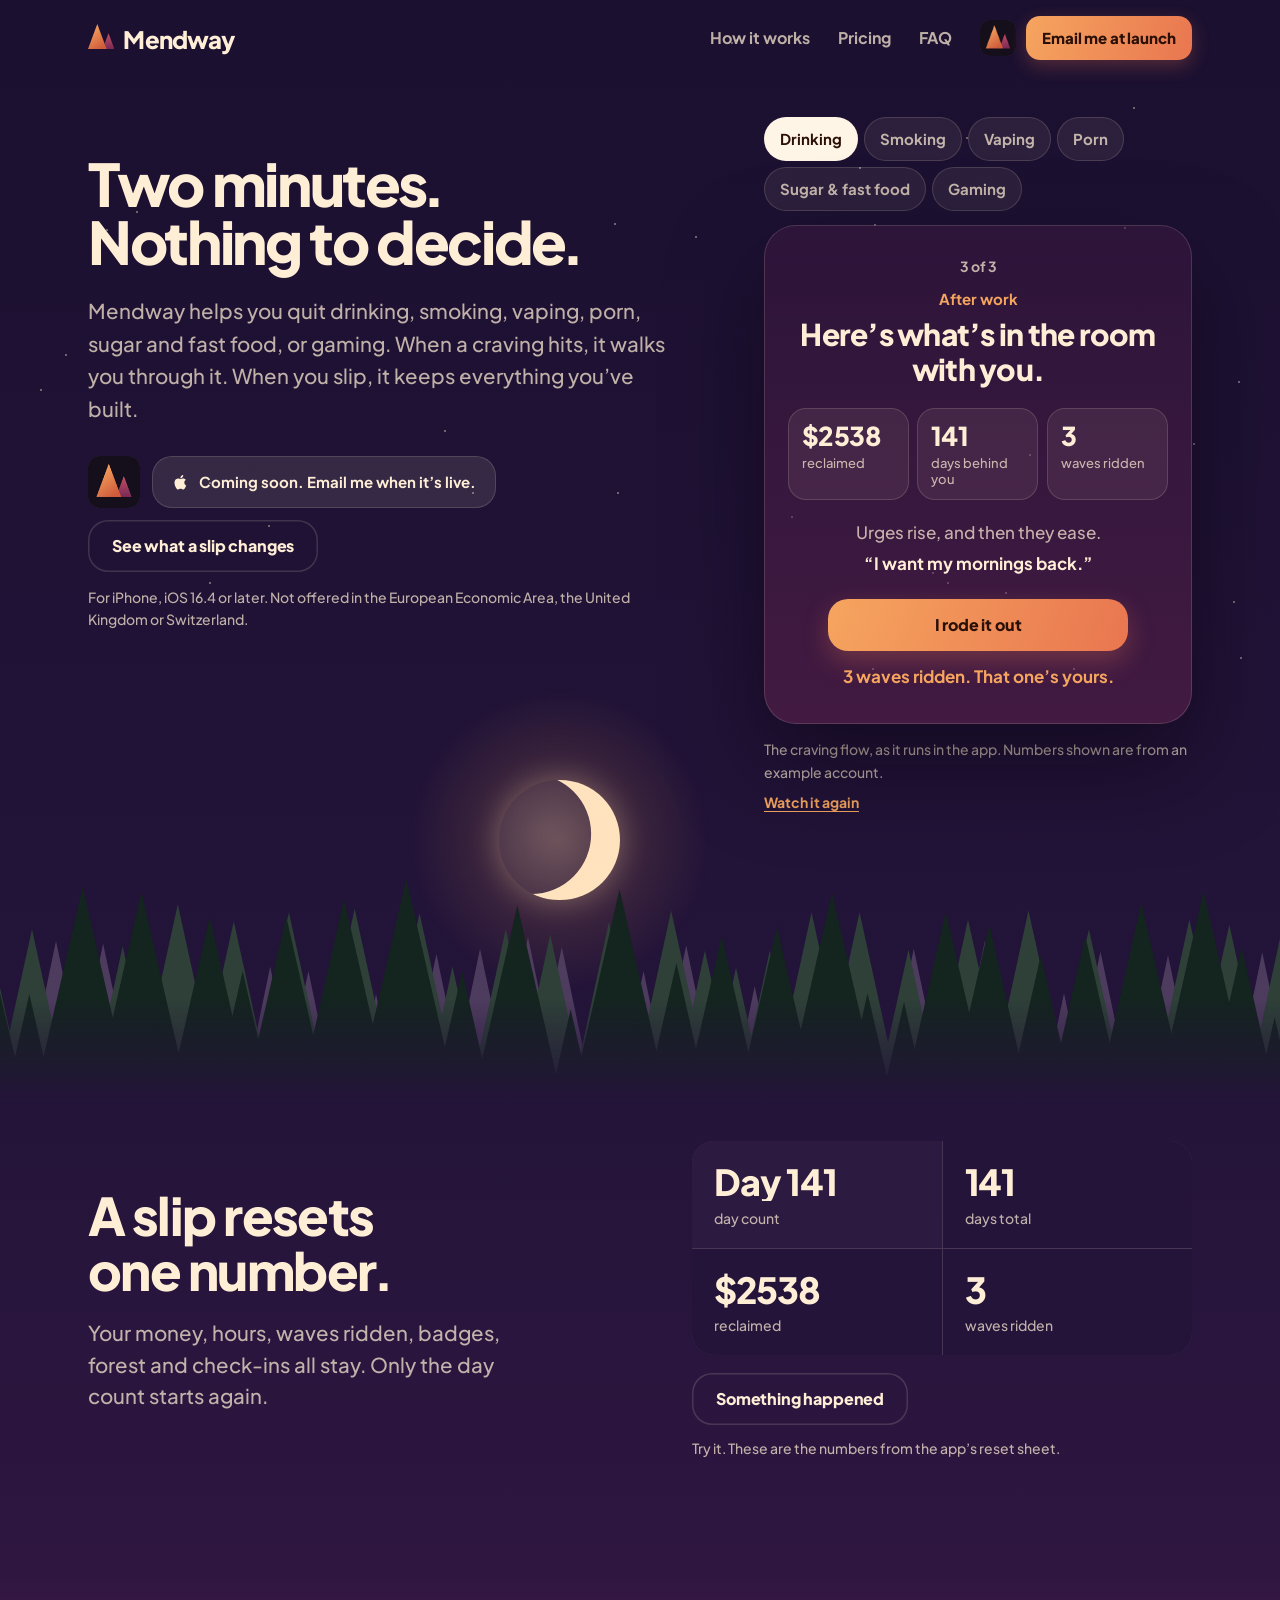
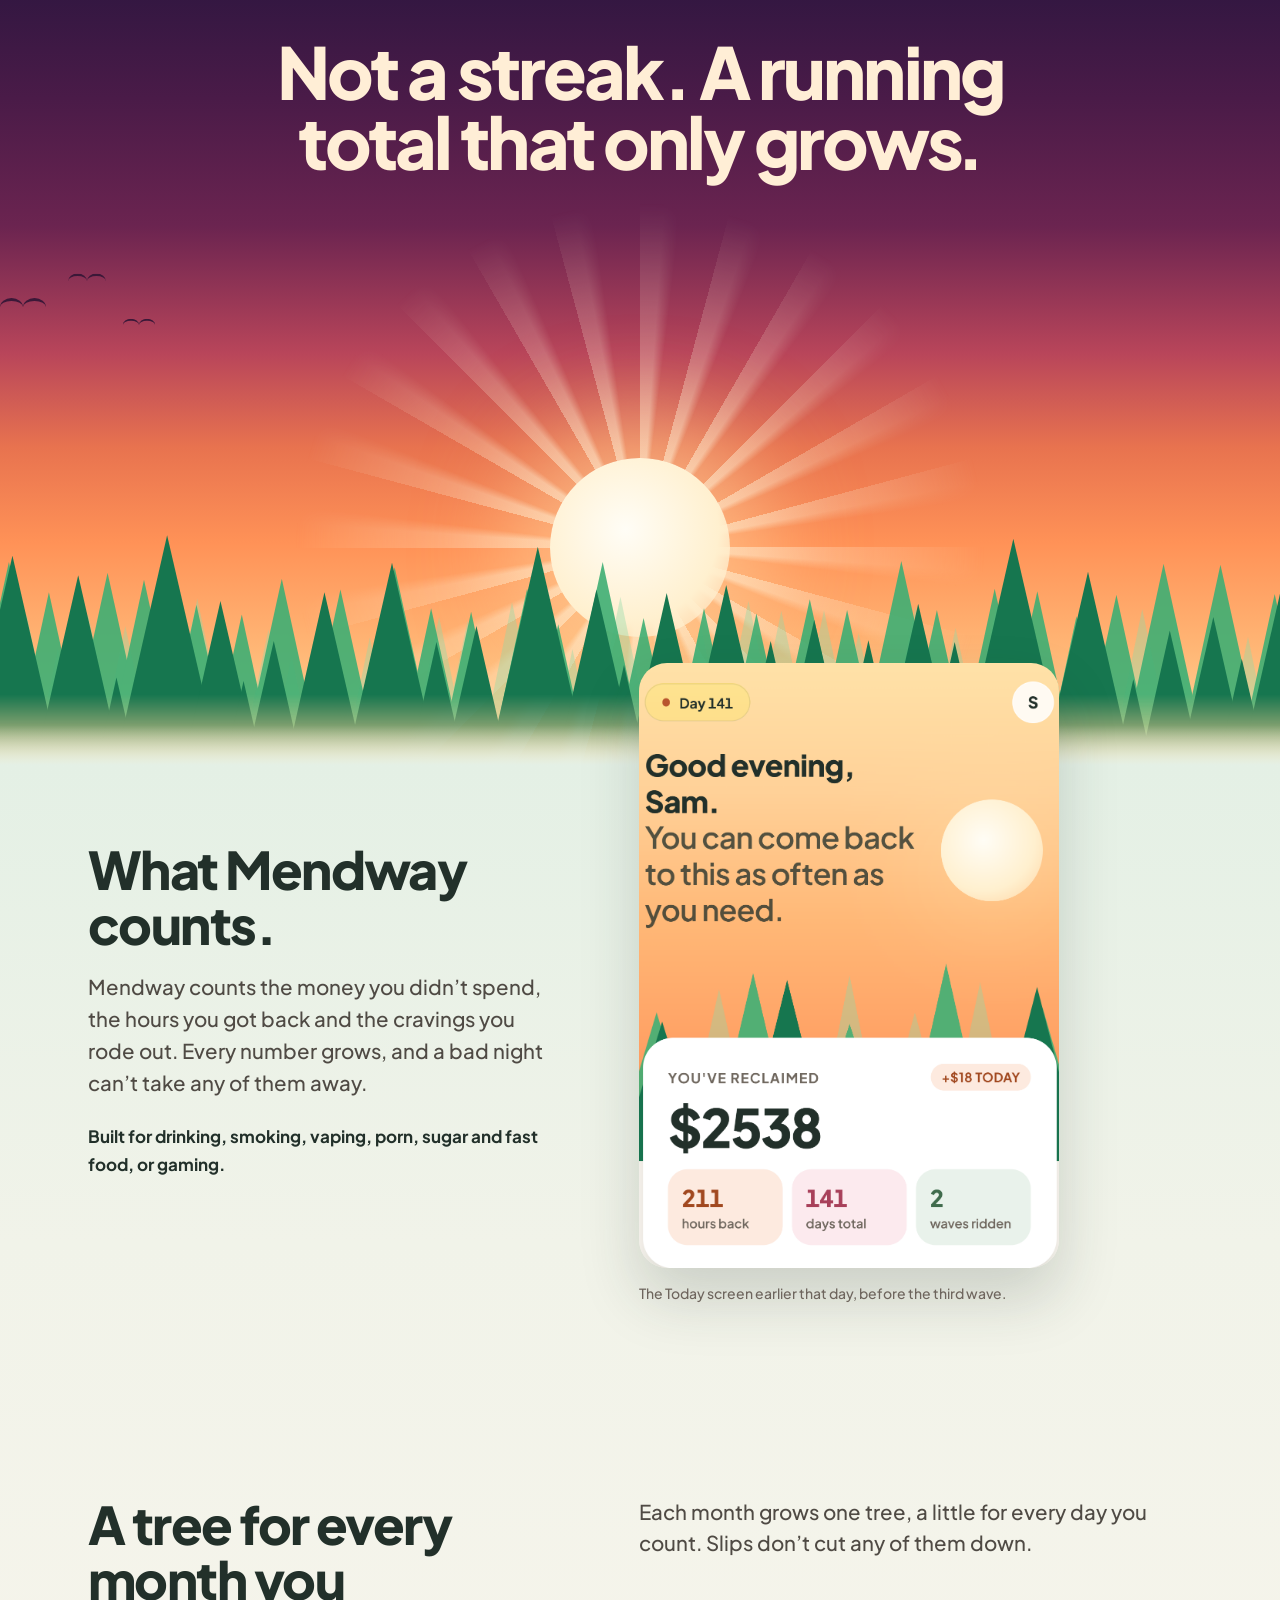
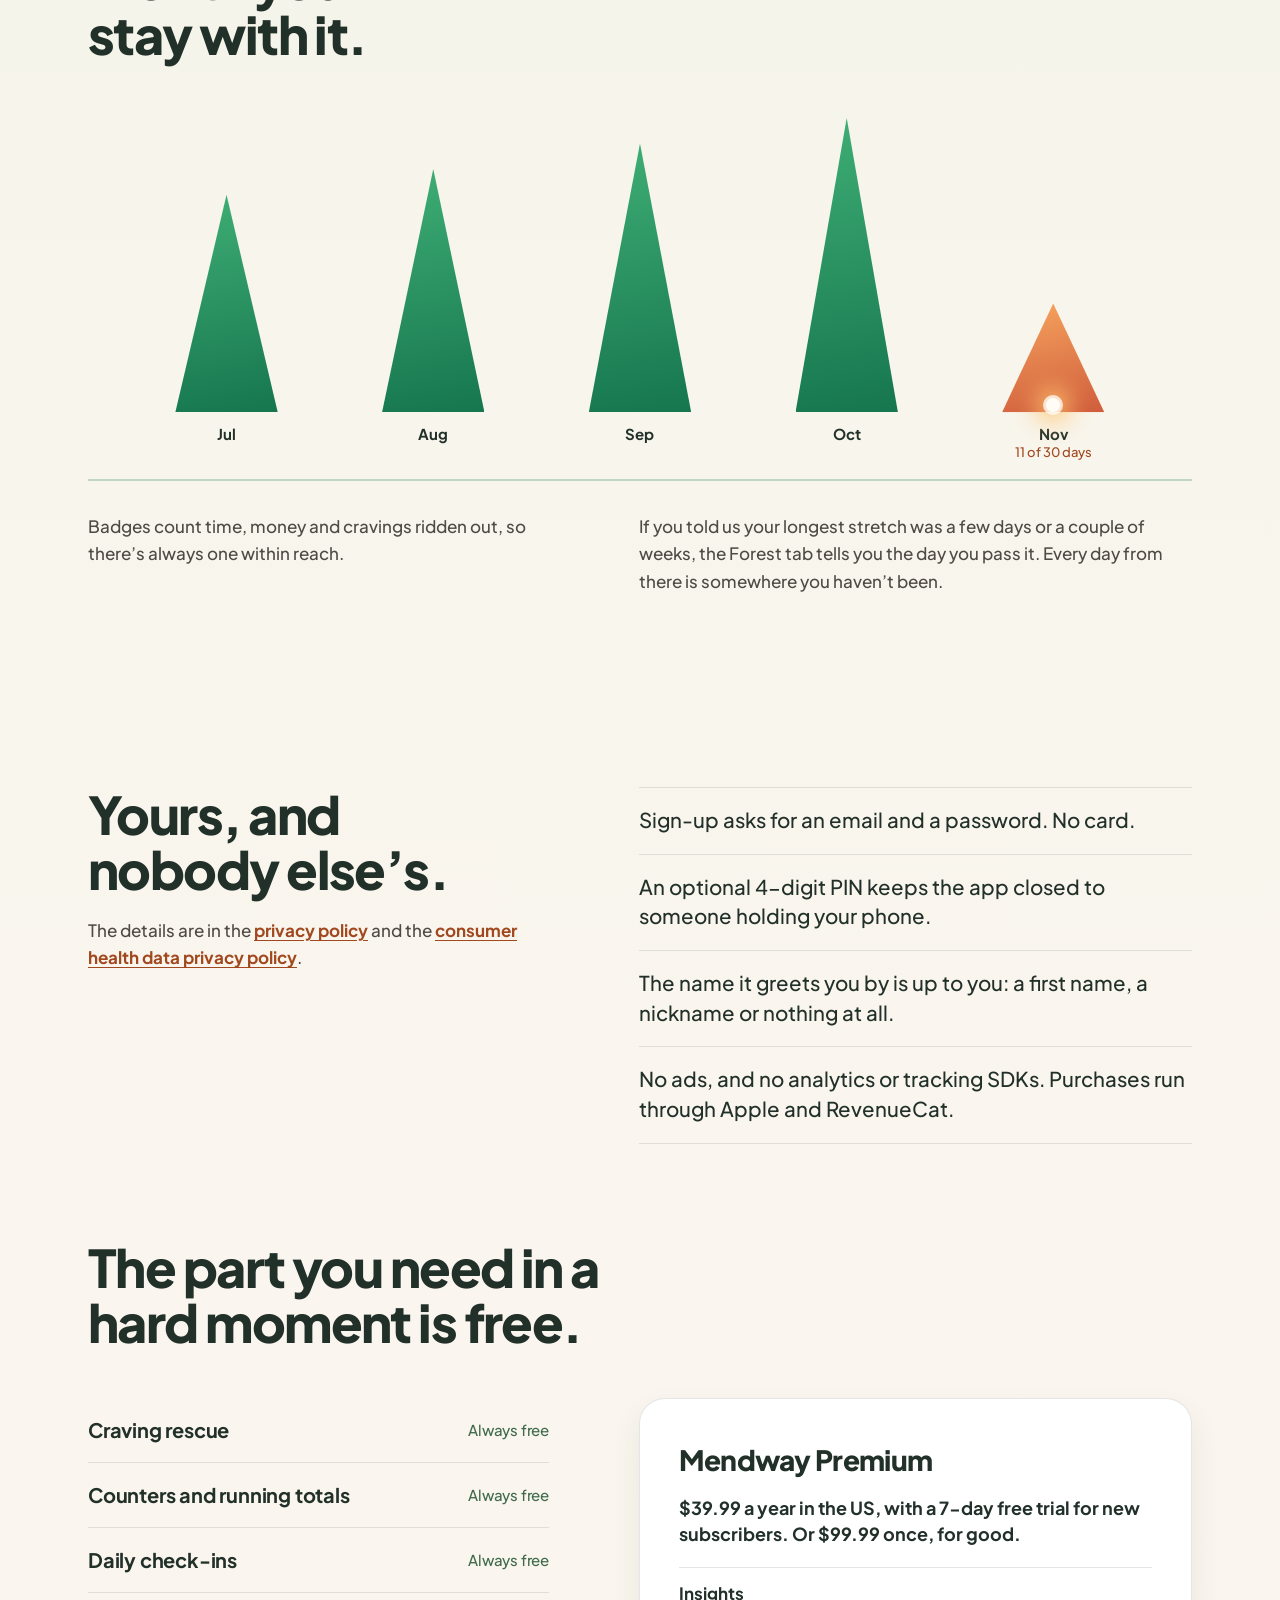
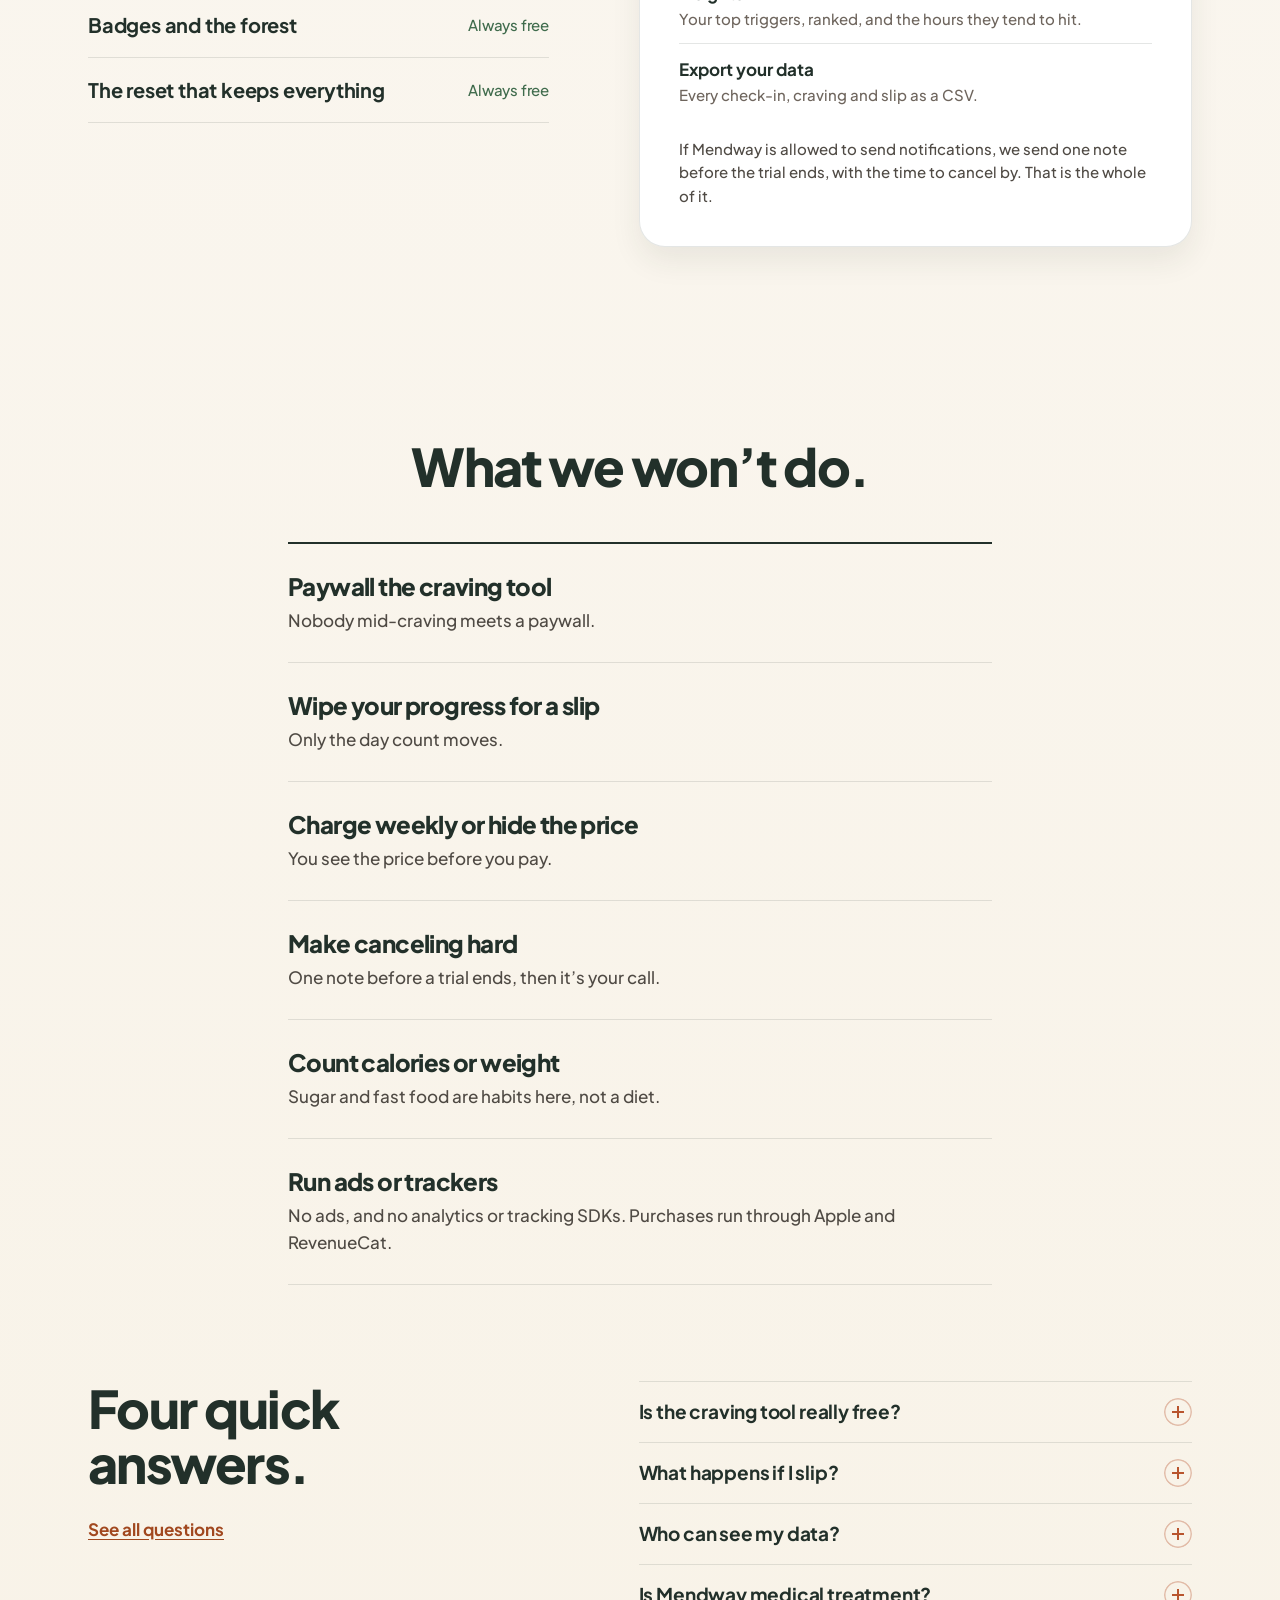
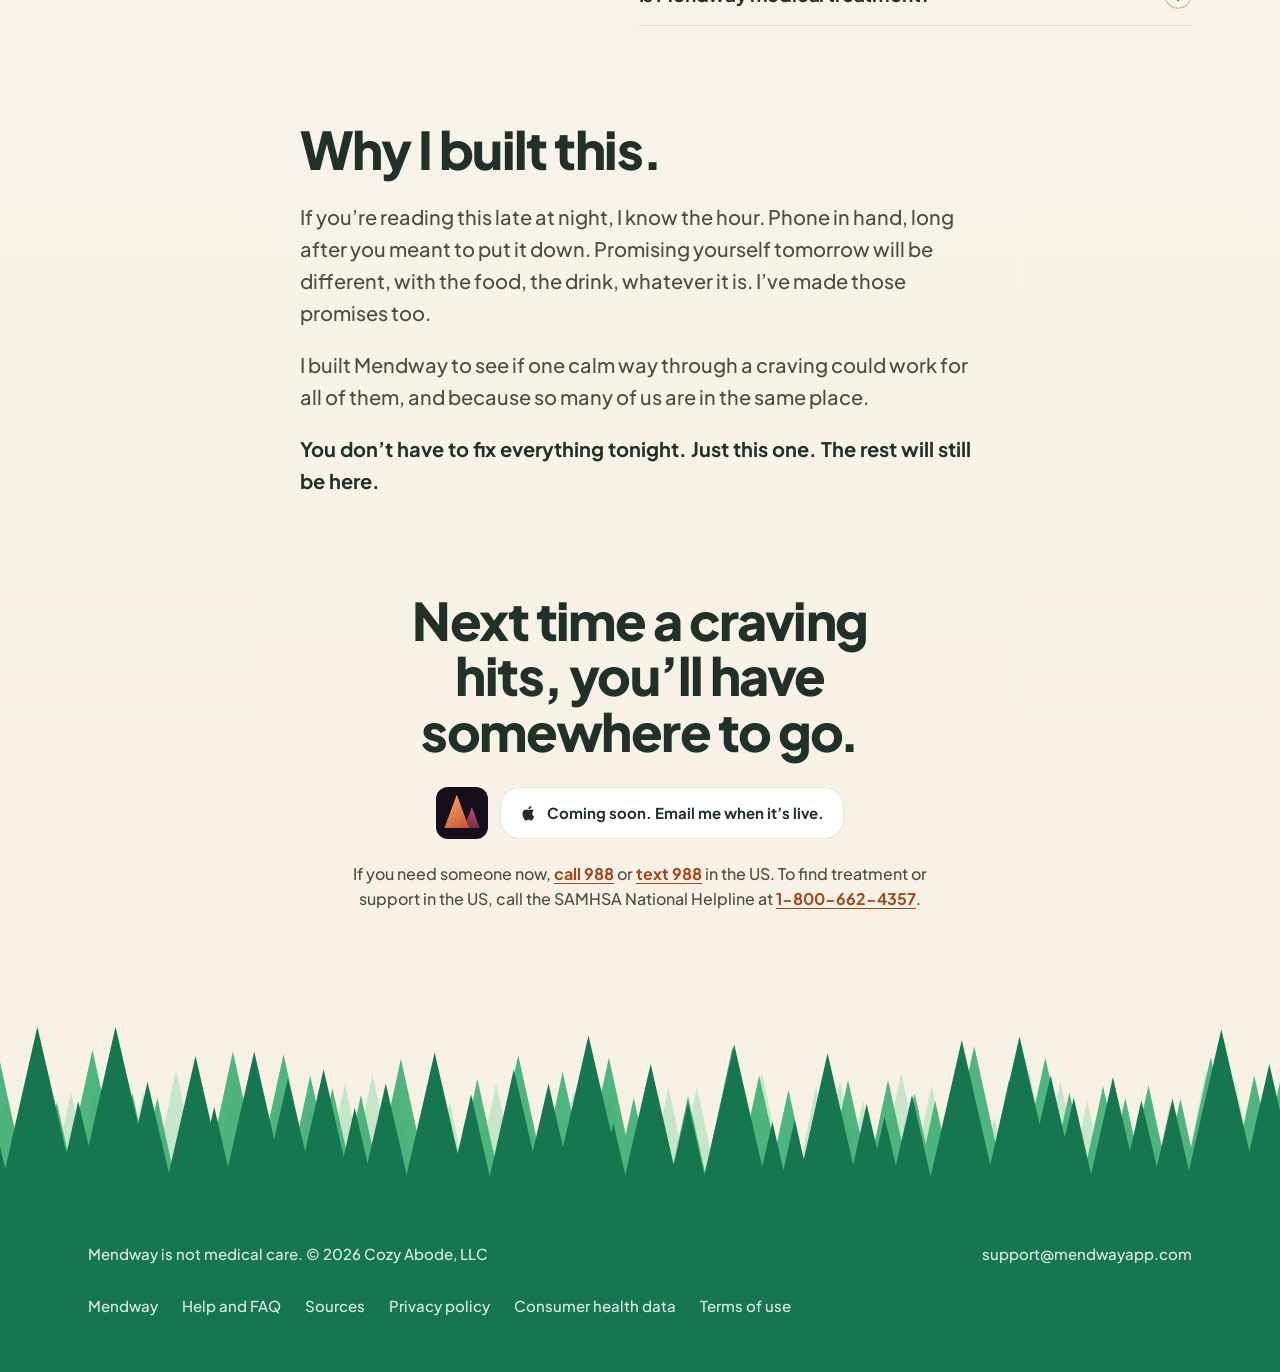
==== index.html @ bb16d407 "Step 8.1 — Publish the site, holding back the two privacy pages The public copy of site/ from the pr" ====
<!DOCTYPE html>
<html lang="en-US" class="home">
<head>
<meta charset="utf-8">
<meta name="viewport" content="width=device-width, initial-scale=1">
<title>Mendway: ride out the craving, keep what you've built</title>
<meta name="description" content="Mendway is an iPhone app for quitting drinking, smoking, vaping, porn, sugar and fast food, or gaming. When a craving hits it walks you through it. When you slip, it keeps everything you've built.">
<link rel="canonical" href="https://mendwayapp.com/">
<meta http-equiv="Content-Security-Policy" content="default-src 'none'; style-src 'self'; img-src 'self'; font-src 'self'; base-uri 'none'; form-action 'none'">
<meta name="referrer" content="no-referrer">
<meta name="theme-color" content="#1B1030">
<link rel="icon" href="/favicon.png" sizes="48x48" type="image/png">
<link rel="apple-touch-icon" href="/apple-touch-icon.png">
<meta property="og:type" content="website">
<meta property="og:site_name" content="Mendway">
<meta property="og:title" content="Mendway: ride out the craving, keep what you've built">
<meta property="og:description" content="Mendway is an iPhone app for quitting drinking, smoking, vaping, porn, sugar and fast food, or gaming. When a craving hits it walks you through it. When you slip, it keeps everything you've built.">
<meta property="og:url" content="https://mendwayapp.com/">
<meta property="og:image" content="https://mendwayapp.com/og.png">
<meta name="twitter:card" content="summary_large_image">
<link rel="preload" href="fonts/plus-jakarta-sans-latin-800-normal.woff2" as="font" type="font/woff2" crossorigin>
<link rel="preload" href="fonts/plus-jakarta-sans-latin-700-normal.woff2" as="font" type="font/woff2" crossorigin>
<link rel="preload" href="fonts/plus-jakarta-sans-latin-500-normal.woff2" as="font" type="font/woff2" crossorigin>
<link rel="stylesheet" href="home.css">
<script type="application/ld+json">
{
  "@context": "https://schema.org",
  "@graph": [
    {
      "@type": "Organization",
      "@id": "https://mendwayapp.com/#org",
      "name": "Cozy Abode, LLC",
      "url": "https://mendwayapp.com/",
      "email": "support@mendwayapp.com"
    },
    {
      "@type": "MobileApplication",
      "name": "Mendway",
      "operatingSystem": "iOS",
      "applicationCategory": "HealthApplication",
      "description": "Counts what you get back when you quit a habit: the money, the hours and the days.",
      "publisher": { "@id": "https://mendwayapp.com/#org" },
      "offers": { "@type": "Offer", "price": "0", "priceCurrency": "USD" }
    }
  ]
}
</script>
</head>
<body>

<header class="nav">
  <div class="wrap">
    <a class="brand" href="/" aria-label="Mendway home"><svg viewBox="0 0 26.98 25.58" aria-hidden="true"><defs><linearGradient id="pg" x1="0.25" y1="0.067" x2="0.75" y2="0.933"><stop offset="0" stop-color="#F6A55F"/><stop offset="1" stop-color="#D05C3C"/></linearGradient><linearGradient id="pf" x1="0" y1="0" x2="0" y2="1"><stop offset="0" stop-color="#C24F66"/><stop offset="1" stop-color="#7A2A55"/></linearGradient></defs><polygon points="21,9.46 26.98,25.58 15.01,25.58" fill="url(#pf)"/><polygon points="9.5,0 19,25.58 0,25.58" fill="url(#pg)"/></svg>Mendway</a>
    <nav class="nav-links" aria-label="Main">
      <a href="#reset">How it works</a>
      <a href="#premium">Pricing</a>
      <a href="/faq/">FAQ</a>
    </nav>
    <span class="get nav-get-wrap"><img class="app-icon app-icon-s" src="img/app-icon.png" width="96" height="96" alt=""><a class="btn btn-ember nav-get" href="mailto:support@mendwayapp.com?subject=Tell%20me%20when%20Mendway%20launches">Email me at launch</a></span>
  </div>
</header>

<main>
<section class="hero" aria-labelledby="hero-title">
  <div class="stars" aria-hidden="true"><i></i><i></i><i></i><i></i><i></i><i></i><i></i><i></i><i></i><i></i><i></i><i></i><i></i><i></i><i></i><i></i><i></i><i></i><i></i><i></i><i></i><i></i><i></i><i></i><i></i><i></i><i></i><i></i><i></i><i></i><i></i><i></i><i></i><i></i><i></i><i></i></div>
  <div class="moon" aria-hidden="true"></div>
  <div class="meteors" aria-hidden="true"><i></i><i></i></div>
  <div class="wrap hero-grid">
    <h1 id="hero-title"><span>Two minutes<span class="dot">.</span></span> <span>Nothing to decide<span class="dot">.</span></span></h1>
    <div class="hero-demo">
      <p class="sr">The demo plays Mendway’s craving flow in three steps. First, “Nothing to decide yet.”: a ring paces your breathing, and you don’t have to count. Second, “What set this off?”: six short answers to tap, such as Stress or After work. Third, “Here’s what’s in the room with you.”: the money you’ve reclaimed, the days behind you and the waves you’ve ridden, the reason you wrote when you started, and an “I rode it out” button. The habit choices below switch the step two answers to that habit’s own.</p>
      <fieldset class="habit-tabs">
        <legend class="sr">Show the craving flow for</legend>
        <input type="radio" name="habit" id="h-alcohol" value="alcohol" checked><label for="h-alcohol">Drinking</label>
        <input type="radio" name="habit" id="h-smoking" value="smoking"><label for="h-smoking">Smoking</label>
        <input type="radio" name="habit" id="h-vaping" value="vaping"><label for="h-vaping">Vaping</label>
        <input type="radio" name="habit" id="h-porn" value="porn"><label for="h-porn">Porn</label>
        <input type="radio" name="habit" id="h-food" value="food"><label for="h-food">Sugar &amp; fast food</label>
        <input type="radio" name="habit" id="h-gaming" value="gaming"><label for="h-gaming">Gaming</label>
      </fieldset>
      <input type="checkbox" id="replay" class="toggle">
      <div class="stage stage-a" aria-hidden="true">
    <div class="seq">
      <div class="s s1">
        <p class="step">1 of 3</p>
        <p class="s-title">Nothing to decide yet.</p>
        <p class="s-sub">You don’t have to count. Just follow the ring.</p>
        <div class="ring"><div><div class="ring-label">Breathe in</div><div class="count"><span>4</span><span>3</span><span>2</span><span>1</span></div></div></div>
      </div>
      <div class="s s2">
        <p class="step">2 of 3</p>
        <p class="s-title">What set this off?</p>
        <p class="s-sub">Naming it can take some of the charge out.</p>
        <div class="chipsets"><div class="chips v v-alcohol"><span class="chip">Stress</span><span class="chip">Boredom</span><span class="chip">Social pressure</span><span class="chip pick">After work</span><span class="chip">Celebrating</span><span class="chip">Just habit</span></div><div class="chips v v-smoking"><span class="chip">Stress</span><span class="chip">Boredom</span><span class="chip">After a meal</span><span class="chip pick">With coffee</span><span class="chip">A work break</span><span class="chip">Just habit</span></div><div class="chips v v-vaping"><span class="chip">Stress</span><span class="chip">Boredom</span><span class="chip">After a meal</span><span class="chip">With coffee</span><span class="chip pick">A work break</span><span class="chip">Just habit</span></div><div class="chips v v-porn"><span class="chip">Stress</span><span class="chip">Boredom</span><span class="chip pick">Phone in bed</span><span class="chip">Alone at home</span><span class="chip">Scrolling led me here</span><span class="chip">Just habit</span></div><div class="chips v v-food"><span class="chip">Stress</span><span class="chip">Boredom</span><span class="chip">After work</span><span class="chip pick">Late-night kitchen</span><span class="chip">Saw an ad or a cue</span><span class="chip">Just habit</span></div><div class="chips v v-gaming"><span class="chip">Stress</span><span class="chip">Nothing else to do</span><span class="chip">Friends are online</span><span class="chip pick">Avoiding a task</span><span class="chip">Late night</span><span class="chip">Just habit</span></div></div>
        <span class="btn pill">That’s the one</span>
      </div>
      <div class="s s3">
        <p class="step">3 of 3</p>
        <p class="eyebrow"><span class="v v-alcohol">After work</span><span class="v v-smoking">With coffee</span><span class="v v-vaping">A work break</span><span class="v v-porn">Phone in bed</span><span class="v v-food">Late-night kitchen</span><span class="v v-gaming">Avoiding a task</span></p>
        <p class="s-title">Here’s what’s in the room with you.</p>
        <div class="tiles">
          <div class="tile"><b>$2538</b><small>reclaimed</small></div>
          <div class="tile"><b>141</b><small>days behind you</small></div>
          <div class="tile waves"><b class="n"><i class="from">2</i><i class="to">3</i></b><small>waves ridden</small></div>
        </div>
        <p class="why">Urges rise, and then they ease.<q>I want my mornings back.</q></p>
        <span class="btn btn-ember rode">I rode it out</span>
        <p class="beat">3 waves ridden. That one’s yours.</p>
      </div>
    </div>
  </div>
      <div class="stage stage-b" aria-hidden="true">
    <div class="seq">
      <div class="s s1">
        <p class="step">1 of 3</p>
        <p class="s-title">Nothing to decide yet.</p>
        <p class="s-sub">You don’t have to count. Just follow the ring.</p>
        <div class="ring"><div><div class="ring-label">Breathe in</div><div class="count"><span>4</span><span>3</span><span>2</span><span>1</span></div></div></div>
      </div>
      <div class="s s2">
        <p class="step">2 of 3</p>
        <p class="s-title">What set this off?</p>
        <p class="s-sub">Naming it can take some of the charge out.</p>
        <div class="chipsets"><div class="chips v v-alcohol"><span class="chip">Stress</span><span class="chip">Boredom</span><span class="chip">Social pressure</span><span class="chip pick">After work</span><span class="chip">Celebrating</span><span class="chip">Just habit</span></div><div class="chips v v-smoking"><span class="chip">Stress</span><span class="chip">Boredom</span><span class="chip">After a meal</span><span class="chip pick">With coffee</span><span class="chip">A work break</span><span class="chip">Just habit</span></div><div class="chips v v-vaping"><span class="chip">Stress</span><span class="chip">Boredom</span><span class="chip">After a meal</span><span class="chip">With coffee</span><span class="chip pick">A work break</span><span class="chip">Just habit</span></div><div class="chips v v-porn"><span class="chip">Stress</span><span class="chip">Boredom</span><span class="chip pick">Phone in bed</span><span class="chip">Alone at home</span><span class="chip">Scrolling led me here</span><span class="chip">Just habit</span></div><div class="chips v v-food"><span class="chip">Stress</span><span class="chip">Boredom</span><span class="chip">After work</span><span class="chip pick">Late-night kitchen</span><span class="chip">Saw an ad or a cue</span><span class="chip">Just habit</span></div><div class="chips v v-gaming"><span class="chip">Stress</span><span class="chip">Nothing else to do</span><span class="chip">Friends are online</span><span class="chip pick">Avoiding a task</span><span class="chip">Late night</span><span class="chip">Just habit</span></div></div>
        <span class="btn pill">That’s the one</span>
      </div>
      <div class="s s3">
        <p class="step">3 of 3</p>
        <p class="eyebrow"><span class="v v-alcohol">After work</span><span class="v v-smoking">With coffee</span><span class="v v-vaping">A work break</span><span class="v v-porn">Phone in bed</span><span class="v v-food">Late-night kitchen</span><span class="v v-gaming">Avoiding a task</span></p>
        <p class="s-title">Here’s what’s in the room with you.</p>
        <div class="tiles">
          <div class="tile"><b>$2538</b><small>reclaimed</small></div>
          <div class="tile"><b>141</b><small>days behind you</small></div>
          <div class="tile waves"><b class="n"><i class="from">2</i><i class="to">3</i></b><small>waves ridden</small></div>
        </div>
        <p class="why">Urges rise, and then they ease.<q>I want my mornings back.</q></p>
        <span class="btn btn-ember rode">I rode it out</span>
        <p class="beat">3 waves ridden. That one’s yours.</p>
      </div>
    </div>
  </div>
      <p class="stage-cap">The craving flow, as it runs in the app. Numbers shown are from an example account. <label for="replay" class="replay">Watch it again</label></p>
    </div>
    <p class="intro hero-intro">Mendway helps you quit drinking, smoking, vaping, porn, sugar and fast food, or gaming. When a craving hits, it walks you through it. When you slip, it keeps everything you’ve built.</p>
    <div class="hero-rest">
      
    <div class="ctas">
      <span class="get"><img class="app-icon" src="img/app-icon.png" width="96" height="96" alt=""><a class="soon" href="mailto:support@mendwayapp.com?subject=Tell%20me%20when%20Mendway%20launches"><svg viewBox="0 0 24 24" aria-hidden="true"><path d="M16.4 12.7c0-2.4 2-3.6 2.1-3.6-1.1-1.7-2.9-1.9-3.5-1.9-1.5-.2-2.9.9-3.7.9-.8 0-1.9-.9-3.2-.8-1.6 0-3.1 1-4 2.4-1.7 3-.4 7.4 1.2 9.8.8 1.2 1.8 2.5 3 2.4 1.2 0 1.7-.8 3.1-.8 1.5 0 1.9.8 3.2.8 1.3 0 2.2-1.2 3-2.4.9-1.4 1.3-2.7 1.3-2.8-.1 0-2.5-1-2.5-4zM14 5.5c.7-.8 1.1-1.9 1-3-1 0-2.1.7-2.8 1.5-.6.7-1.2 1.8-1 2.9 1.1.1 2.1-.6 2.8-1.4z"/></svg>Coming soon. Email me when it’s live.</a></span>
      <a class="btn btn-quiet" href="#reset">See what a slip changes</a>
    </div>
    <p class="avail">For iPhone, iOS 16.4 or later. Not offered in the European Economic Area, the United Kingdom or Switzerland.</p>
    </div>
  </div>
  <div class="pines" aria-hidden="true"><svg class="p-far" viewBox="0 0 1440 300" preserveAspectRatio="xMidYMax slice"><g fill="#5C4A6B" opacity="0.75"><polygon points="-40,300 -12,163 17,300"/><polygon points="-3,300 23,172 50,300"/><polygon points="25,300 63,117 101,300"/><polygon points="79,300 116,120 154,300"/><polygon points="129,300 159,154 190,300"/><polygon points="158,300 183,177 209,300"/><polygon points="196,300 231,131 266,300"/><polygon points="238,300 263,180 288,300"/><polygon points="272,300 304,146 336,300"/><polygon points="316,300 347,151 378,300"/><polygon points="356,300 383,167 411,300"/><polygon points="398,300 423,177 449,300"/><polygon points="421,300 460,111 500,300"/><polygon points="456,300 491,132 526,300"/><polygon points="504,300 540,126 577,300"/><polygon points="555,300 594,113 633,300"/><polygon points="596,300 632,124 669,300"/><polygon points="652,300 691,110 731,300"/><polygon points="693,300 724,151 755,300"/><polygon points="735,300 772,122 809,300"/><polygon points="792,300 817,178 843,300"/><polygon points="822,300 849,168 877,300"/><polygon points="850,300 882,143 915,300"/><polygon points="882,300 916,138 950,300"/><polygon points="933,300 971,116 1010,300"/><polygon points="992,300 1028,126 1065,300"/><polygon points="1037,300 1067,156 1097,300"/><polygon points="1070,300 1108,117 1146,300"/><polygon points="1126,300 1164,116 1203,300"/><polygon points="1171,300 1197,176 1223,300"/><polygon points="1203,300 1238,129 1274,300"/><polygon points="1245,300 1274,158 1304,300"/><polygon points="1279,300 1314,133 1349,300"/><polygon points="1312,300 1350,115 1389,300"/><polygon points="1349,300 1378,160 1407,300"/><polygon points="1385,300 1420,130 1456,300"/><polygon points="1426,300 1451,177 1477,300"/><polygon points="1457,300 1490,141 1523,300"/></g></svg><svg class="p-mid" viewBox="0 0 1440 300" preserveAspectRatio="xMidYMax slice"><g fill="#2E4038"><polygon points="-40,300 -6,143 29,300"/><polygon points="-7,300 36,104 79,300"/><polygon points="56,300 97,111 139,300"/><polygon points="100,300 138,123 177,300"/><polygon points="151,300 200,76 249,300"/><polygon points="218,300 263,95 308,300"/><polygon points="278,300 325,85 372,300"/><polygon points="351,300 399,81 447,300"/><polygon points="425,300 472,86 519,300"/><polygon points="476,300 509,146 543,300"/><polygon points="526,300 569,104 612,300"/><polygon points="578,300 619,110 661,300"/><polygon points="641,300 685,96 730,300"/><polygon points="708,300 755,83 803,300"/><polygon points="756,300 793,128 831,300"/><polygon points="795,300 828,147 862,300"/><polygon points="829,300 866,128 904,300"/><polygon points="866,300 913,85 960,300"/><polygon points="920,300 967,85 1014,300"/><polygon points="984,300 1022,127 1060,300"/><polygon points="1044,300 1089,93 1135,300"/><polygon points="1110,300 1157,83 1205,300"/><polygon points="1182,300 1225,104 1268,300"/><polygon points="1244,300 1286,105 1329,300"/><polygon points="1293,300 1338,93 1384,300"/><polygon points="1339,300 1383,99 1427,300"/><polygon points="1400,300 1445,91 1491,300"/><polygon points="1461,300 1500,119 1540,300"/></g></svg><svg class="p-near" viewBox="0 0 1440 300" preserveAspectRatio="xMidYMax slice"><g fill="#14241F"><polygon points="-40,300 -6,150 29,300"/><polygon points="5,300 33,177 61,300"/><polygon points="37,300 93,56 149,300"/><polygon points="105,300 159,62 214,300"/><polygon points="156,300 177,207 198,300"/><polygon points="188,300 236,90 284,300"/><polygon points="239,300 273,151 307,300"/><polygon points="274,300 322,90 370,300"/><polygon points="335,300 387,70 440,300"/><polygon points="399,300 457,47 515,300"/><polygon points="486,300 520,151 554,300"/><polygon points="531,300 582,77 633,300"/><polygon points="590,300 611,207 632,300"/><polygon points="618,300 642,194 666,300"/><polygon points="642,300 697,59 752,300"/><polygon points="693,300 715,203 737,300"/><polygon points="725,300 761,142 797,300"/><polygon points="769,300 812,111 855,300"/><polygon points="829,300 874,101 920,300"/><polygon points="882,300 936,63 991,300"/><polygon points="948,300 976,176 1005,300"/><polygon points="991,300 1017,186 1043,300"/><polygon points="1015,300 1064,84 1114,300"/><polygon points="1067,300 1113,99 1159,300"/><polygon points="1133,300 1171,133 1209,300"/><polygon points="1178,300 1221,112 1264,300"/><polygon points="1233,300 1284,74 1336,300"/><polygon points="1300,300 1354,61 1409,300"/><polygon points="1357,300 1397,124 1437,300"/><polygon points="1412,300 1434,203 1456,300"/><polygon points="1444,300 1500,55 1556,300"/></g></svg></div>
</section>

<section class="reset" id="reset" aria-labelledby="reset-title">
  <div class="wrap split">
    <div>
      <h2 id="reset-title">A slip resets one number.</h2>
      <p class="lede">Your money, hours, waves ridden, badges, forest and check-ins all stay. Only the day count starts again.</p>
    </div>
    <div class="demo">
      <input type="checkbox" id="slip" class="toggle">
      <div class="ledger">
        <div class="cell lead"><b class="roll"><i class="before">Day 141</i><i class="after">Day 1</i></b><span>day count</span></div>
        <div class="cell"><b>141</b><span>days total</span><em class="kept k2">Kept</em></div>
        <div class="cell"><b>$2538</b><span>reclaimed</span><em class="kept k3">Kept</em></div>
        <div class="cell"><b>3</b><span>waves ridden</span><em class="kept k4">Kept</em></div>
      </div>
      <label for="slip" class="btn btn-quiet"><span class="off">Something happened</span><span class="on">Show it again</span></label>
      <span class="demo-note">Try it. These are the numbers from the app’s reset sheet.</span>
    </div>
  </div>
</section>

<section class="sunrise" aria-labelledby="sunrise-title">
  <div class="sun" aria-hidden="true"></div>
  <div class="birds" aria-hidden="true"><i></i><i></i><i></i></div>
  <div class="wrap"><h2 id="sunrise-title">Not a streak. A&nbsp;running total that only grows<span class="dot">.</span></h2></div>
  <div class="horizon" aria-hidden="true"><svg class="p-far" viewBox="0 0 1440 300" preserveAspectRatio="xMidYMax slice"><g fill="#8FD9A8" opacity="0.38"><polygon points="-40,300 -9,150 23,300"/><polygon points="-5,300 30,130 66,300"/><polygon points="38,300 65,169 93,300"/><polygon points="64,300 99,129 135,300"/><polygon points="109,300 141,143 174,300"/><polygon points="156,300 182,173 209,300"/><polygon points="183,300 222,112 261,300"/><polygon points="227,300 256,158 286,300"/><polygon points="270,300 302,147 334,300"/><polygon points="303,300 328,177 354,300"/><polygon points="340,300 372,147 404,300"/><polygon points="386,300 416,156 446,300"/><polygon points="416,300 448,143 481,300"/><polygon points="459,300 494,133 529,300"/><polygon points="492,300 526,137 560,300"/><polygon points="538,300 576,116 615,300"/><polygon points="579,300 610,149 642,300"/><polygon points="617,300 644,169 672,300"/><polygon points="659,300 698,110 738,300"/><polygon points="717,300 742,180 767,300"/><polygon points="755,300 788,141 821,300"/><polygon points="804,300 842,115 881,300"/><polygon points="843,300 879,126 916,300"/><polygon points="891,300 927,125 964,300"/><polygon points="935,300 966,151 997,300"/><polygon points="969,300 995,175 1021,300"/><polygon points="993,300 1030,121 1068,300"/><polygon points="1043,300 1075,145 1108,300"/><polygon points="1084,300 1121,120 1159,300"/><polygon points="1136,300 1164,162 1193,300"/><polygon points="1181,300 1211,155 1241,300"/><polygon points="1209,300 1239,155 1269,300"/><polygon points="1249,300 1285,124 1322,300"/><polygon points="1288,300 1322,135 1357,300"/><polygon points="1329,300 1362,139 1396,300"/><polygon points="1374,300 1404,155 1434,300"/><polygon points="1419,300 1446,168 1474,300"/><polygon points="1459,300 1490,151 1521,300"/></g></svg><svg class="p-mid" viewBox="0 0 1440 300" preserveAspectRatio="xMidYMax slice"><g fill="#3FAE74" opacity="0.9"><polygon points="-40,300 10,71 60,300"/><polygon points="13,300 55,105 98,300"/><polygon points="74,300 121,83 169,300"/><polygon points="117,300 162,91 208,300"/><polygon points="182,300 221,119 261,300"/><polygon points="235,300 272,130 309,300"/><polygon points="271,300 317,90 363,300"/><polygon points="340,300 383,102 427,300"/><polygon points="395,300 444,77 493,300"/><polygon points="447,300 485,123 524,300"/><polygon points="492,300 530,127 568,300"/><polygon points="550,300 593,101 637,300"/><polygon points="594,300 628,141 663,300"/><polygon points="628,300 678,71 728,300"/><polygon points="688,300 724,134 761,300"/><polygon points="720,300 753,150 786,300"/><polygon points="754,300 792,123 831,300"/><polygon points="814,300 851,129 889,300"/><polygon points="870,300 911,113 952,300"/><polygon points="915,300 953,125 992,300"/><polygon points="964,300 1014,70 1065,300"/><polygon points="1016,300 1054,125 1093,300"/><polygon points="1076,300 1119,101 1163,300"/><polygon points="1124,300 1167,104 1210,300"/><polygon points="1175,300 1211,132 1248,300"/><polygon points="1214,300 1256,108 1298,300"/><polygon points="1260,300 1309,73 1359,300"/><polygon points="1324,300 1373,74 1423,300"/><polygon points="1392,300 1434,107 1476,300"/><polygon points="1431,300 1473,105 1516,300"/></g></svg><svg class="p-near" viewBox="0 0 1440 300" preserveAspectRatio="xMidYMax slice"><g fill="#16764F"><polygon points="-40,300 14,64 68,300"/><polygon points="39,300 88,86 137,300"/><polygon points="109,300 131,201 154,300"/><polygon points="129,300 188,41 248,300"/><polygon points="206,300 248,115 291,300"/><polygon points="253,300 274,205 296,300"/><polygon points="276,300 308,160 340,300"/><polygon points="321,300 365,105 410,300"/><polygon points="389,300 441,72 493,300"/><polygon points="460,300 491,161 523,300"/><polygon points="500,300 536,143 572,300"/><polygon points="549,300 605,54 662,300"/><polygon points="626,300 671,102 717,300"/><polygon points="677,300 702,187 728,300"/><polygon points="706,300 750,106 795,300"/><polygon points="771,300 817,97 864,300"/><polygon points="835,300 867,160 899,300"/><polygon points="879,300 916,136 954,300"/><polygon points="915,300 938,199 961,300"/><polygon points="945,300 977,159 1009,300"/><polygon points="992,300 1033,118 1075,300"/><polygon points="1043,300 1074,161 1106,300"/><polygon points="1082,300 1140,45 1199,300"/><polygon points="1174,300 1224,82 1274,300"/><polygon points="1253,300 1275,203 1297,300"/><polygon points="1282,300 1316,148 1351,300"/><polygon points="1327,300 1365,133 1403,300"/><polygon points="1370,300 1397,180 1425,300"/><polygon points="1396,300 1447,76 1499,300"/><polygon points="1449,300 1505,55 1561,300"/></g></svg></div>
</section>

<div class="day">
<section class="ledger-sec" aria-labelledby="ledger-title">
  <div class="wrap split">
    <div>
      <h2 id="ledger-title">What Mendway counts.</h2>
      <p class="lede">Mendway counts the money you didn’t spend, the hours you got back and the cravings you rode out. Every number grows, and a bad night can’t take any of them away.</p>
      <p class="habits">Built for drinking, smoking, vaping, porn, sugar and fast food, or gaming.</p>
    </div>
    <figure class="rv-shot">
      <img class="shot" src="assets/shots/today-top.png" width="1089" height="1569" alt="Mendway's Today screen: Good evening, Sam. You've reclaimed $2538, plus $18 today, 211 hours back, 141 days total, 2 waves ridden." loading="lazy">
      <figcaption class="shot-cap">The Today screen earlier that day, before the third wave.</figcaption>
    </figure>
  </div>
</section>

<div class="linen">
<section class="forest-sec" aria-labelledby="forest-title">
  <div class="wrap">
    <div class="split">
      <h2 id="forest-title">A tree for every month you stay with it.</h2>
      <p class="lede">Each month grows one tree, a little for every day you count. Slips don’t cut any of them down.</p>
    </div>
    <div class="grove" role="list" aria-label="A forest: full trees for July to October, November still growing">
      <div class="tree t1" role="listitem"><i></i><span>Jul</span></div>
      <div class="tree t2" role="listitem"><i></i><span>Aug</span></div>
      <div class="tree t3" role="listitem"><i></i><span>Sep</span></div>
      <div class="tree t4" role="listitem"><i></i><span>Oct</span></div>
      <div class="tree t5" role="listitem"><i></i><b class="mote" aria-hidden="true"></b><span>Nov<small>11 of 30 days</small></span></div>
    </div>
    <div class="forest-notes split">
      <p>Badges count time, money and cravings ridden out, so there’s always one within reach.</p>
      <p>If you told us your longest stretch was a few days or a couple of weeks, the Forest tab tells you the day you pass it. Every day from there is somewhere you haven’t been.</p>
    </div>
  </div>
</section>

<section class="priv-sec" aria-labelledby="priv-title">
  <div class="wrap split">
    <div>
      <h2 id="priv-title">Yours, and nobody else’s.</h2>
      <p class="priv-links">The details are in the <a href="/privacy/">privacy policy</a> and the <a href="/health-data/">consumer health data privacy policy</a>.</p>
    </div>
    <ul class="priv-list">
      <li>Sign-up asks for an email and a password. No card.</li>
      <li>An optional 4-digit PIN keeps the app closed to someone holding your phone.</li>
      <li>The name it greets you by is up to you: a first name, a nickname or nothing at all.</li>
      <li>No ads, and no analytics or tracking SDKs. Purchases run through Apple and RevenueCat.</li>
    </ul>
  </div>
</section>

<section class="price-sec" id="premium" aria-labelledby="price-title">
  <div class="wrap">
    <h2 id="price-title">The part you need in a hard moment is free.</h2>
    <div class="split">
      <ul class="free-list">
        <li>Craving rescue <span>Always free</span></li>
        <li>Counters and running totals <span>Always free</span></li>
        <li>Daily check-ins <span>Always free</span></li>
        <li>Badges and the forest <span>Always free</span></li>
        <li>The reset that keeps everything <span>Always free</span></li>
      </ul>
      <div class="plan">
        <h3>Mendway Premium</h3>
        <p class="price">$39.99 a year in the US, with a 7-day free trial for new subscribers. Or $99.99 once, for good.</p>
        <ul>
          <li>Insights<small>Your top triggers, ranked, and the hours they tend to hit.</small></li>
          <li>Export your data<small>Every check-in, craving and slip as a CSV.</small></li>
        </ul>
        <p class="fine">If Mendway is allowed to send notifications, we send one note before the trial ends, with the time to cancel by. That is the whole of it.</p>
      </div>
    </div>
  </div>
</section>

<section class="wont" aria-labelledby="wont-title">
  <div class="wrap">
    <h2 id="wont-title">What we won’t do.</h2>
    <ul class="promise">
      <li><b>Paywall the craving tool</b><span>Nobody mid-craving meets a paywall.</span></li>
      <li><b>Wipe your progress for a slip</b><span>Only the day count moves.</span></li>
      <li><b>Charge weekly or hide the price</b><span>You see the price before you pay.</span></li>
      <li><b>Make canceling hard</b><span>One note before a trial ends, then it’s your call.</span></li>
      <li><b>Count calories or weight</b><span>Sugar and fast food are habits here, not a diet.</span></li>
      <li><b>Run ads or trackers</b><span>No ads, and no analytics or tracking SDKs. Purchases run through Apple and RevenueCat.</span></li>
    </ul>
  </div>
</section>

<section class="faq-sec" aria-labelledby="faq-title">
  <div class="wrap split">
    <div>
      <h2 id="faq-title">Four quick answers.</h2>
      <p class="faq-more"><a href="/faq/">See all questions</a></p>
    </div>
    <div class="faq-list">
      <details>
        <summary>Is the craving tool really free?</summary>
        <p>Yes, the craving flow is free forever, for everybody, along with the counters, check-ins, badges, the forest and recording a slip. Premium adds Insights and a data export, and never limits the tools that help you.</p>
      </details>
      <details>
        <summary>What happens if I slip?</summary>
        <p>You keep your money, hours, forest, badges, check-ins, waves ridden and total days, exactly as they were. The only thing that moves is that habit’s day count, which reads day 1 from today.</p>
      </details>
      <details>
        <summary>Who can see my data?</summary>
        <p>Your account data is kept with Supabase, and nobody else who uses Mendway can see your habits, check-ins or notes. It isn’t end-to-end encrypted, so the people who run Mendway could technically see it.</p>
      </details>
      <details>
        <summary>Is Mendway medical treatment?</summary>
        <p>No, Mendway is a self-help tool, not medical advice or treatment. Please check with a doctor before making medical decisions.</p>
      </details>
    </div>
  </div>
</section>

<section class="founder" aria-labelledby="founder-title">
  <div class="wrap">
    <div class="letter">
      <h2 id="founder-title">Why I built this.</h2>
      <p>If you’re reading this late at night, I know the hour. Phone in hand, long after you meant to put it down. Promising yourself tomorrow will be different, with the food, the drink, whatever it is. I’ve made those promises too.</p>
      <p>I built Mendway to see if one calm way through a craving could work for all of them, and because so many of us are in the same place.</p>
      <p>You don’t have to fix everything tonight. Just this one. The rest will still be here.</p>
    </div>
  </div>
</section>

<section class="close" aria-labelledby="close-title">
  <div class="wrap">
    <h2 id="close-title">Next time a craving hits, you’ll have somewhere to go<span class="dot">.</span></h2>
    <div class="ctas"><span class="get"><img class="app-icon" src="img/app-icon.png" width="96" height="96" alt=""><a class="soon" href="mailto:support@mendwayapp.com?subject=Tell%20me%20when%20Mendway%20launches"><svg viewBox="0 0 24 24" aria-hidden="true"><path d="M16.4 12.7c0-2.4 2-3.6 2.1-3.6-1.1-1.7-2.9-1.9-3.5-1.9-1.5-.2-2.9.9-3.7.9-.8 0-1.9-.9-3.2-.8-1.6 0-3.1 1-4 2.4-1.7 3-.4 7.4 1.2 9.8.8 1.2 1.8 2.5 3 2.4 1.2 0 1.7-.8 3.1-.8 1.5 0 1.9.8 3.2.8 1.3 0 2.2-1.2 3-2.4.9-1.4 1.3-2.7 1.3-2.8-.1 0-2.5-1-2.5-4zM14 5.5c.7-.8 1.1-1.9 1-3-1 0-2.1.7-2.8 1.5-.6.7-1.2 1.8-1 2.9 1.1.1 2.1-.6 2.8-1.4z"/></svg>Coming soon. Email me when it’s live.</a></span></div>
    <p class="help">If you need someone now, <a href="tel:988">call 988</a> or <a href="sms:988">text 988</a> in the US. To find treatment or support in the US, call the SAMHSA National Helpline at <a href="tel:18006624357">1-800-662-4357</a>.</p>
  </div>
  <div class="daypines" aria-hidden="true"><svg class="p-far" viewBox="0 0 1440 300" preserveAspectRatio="xMidYMax slice"><g fill="#8FD9A8" opacity="0.45"><polygon points="-40,300 -19,196 3,300"/><polygon points="-16,300 7,186 31,300"/><polygon points="7,300 35,165 63,300"/><polygon points="33,300 53,202 74,300"/><polygon points="55,300 80,178 106,300"/><polygon points="81,300 108,169 136,300"/><polygon points="106,300 131,179 156,300"/><polygon points="136,300 161,179 186,300"/><polygon points="168,300 198,153 229,300"/><polygon points="213,300 232,205 252,300"/><polygon points="237,300 265,162 294,300"/><polygon points="263,300 285,193 307,300"/><polygon points="290,300 315,180 340,300"/><polygon points="328,300 351,186 375,300"/><polygon points="361,300 388,168 416,300"/><polygon points="390,300 419,158 449,300"/><polygon points="417,300 444,171 471,300"/><polygon points="456,300 476,204 496,300"/><polygon points="483,300 506,189 529,300"/><polygon points="507,300 526,205 546,300"/><polygon points="531,300 558,169 586,300"/><polygon points="565,300 586,197 608,300"/><polygon points="593,300 613,201 634,300"/><polygon points="620,300 646,176 672,300"/><polygon points="660,300 685,179 710,300"/><polygon points="694,300 714,201 735,300"/><polygon points="726,300 752,173 779,300"/><polygon points="758,300 784,173 811,300"/><polygon points="798,300 820,192 843,300"/><polygon points="827,300 857,156 887,300"/><polygon points="872,300 892,202 913,300"/><polygon points="892,300 918,172 945,300"/><polygon points="917,300 945,166 973,300"/><polygon points="948,300 971,188 995,300"/><polygon points="984,300 1014,157 1044,300"/><polygon points="1021,300 1048,171 1075,300"/><polygon points="1049,300 1069,201 1090,300"/><polygon points="1072,300 1094,192 1117,300"/><polygon points="1100,300 1119,206 1139,300"/><polygon points="1128,300 1158,156 1188,300"/><polygon points="1165,300 1193,166 1221,300"/><polygon points="1200,300 1223,188 1247,300"/><polygon points="1225,300 1243,210 1262,300"/><polygon points="1245,300 1266,196 1288,300"/><polygon points="1268,300 1292,183 1317,300"/><polygon points="1294,300 1316,191 1339,300"/><polygon points="1327,300 1357,153 1388,300"/><polygon points="1363,300 1390,168 1418,300"/><polygon points="1395,300 1416,200 1437,300"/><polygon points="1427,300 1457,156 1487,300"/><polygon points="1474,300 1495,198 1516,300"/></g></svg><svg class="p-mid" viewBox="0 0 1440 300" preserveAspectRatio="xMidYMax slice"><g fill="#3FAE74" opacity="0.9"><polygon points="-40,300 -3,131 34,300"/><polygon points="9,300 40,156 72,300"/><polygon points="40,300 64,190 88,300"/><polygon points="67,300 104,131 141,300"/><polygon points="123,300 149,180 175,300"/><polygon points="152,300 177,185 202,300"/><polygon points="187,300 215,169 244,300"/><polygon points="226,300 262,133 299,300"/><polygon points="283,300 319,136 355,300"/><polygon points="319,300 349,160 380,300"/><polygon points="347,300 374,174 402,300"/><polygon points="381,300 406,182 432,300"/><polygon points="417,300 451,141 486,300"/><polygon points="467,300 494,177 521,300"/><polygon points="508,300 537,164 567,300"/><polygon points="548,300 583,137 619,300"/><polygon points="602,300 633,156 665,300"/><polygon points="650,300 685,140 720,300"/><polygon points="688,300 713,185 738,300"/><polygon points="713,300 737,190 761,300"/><polygon points="749,300 774,183 800,300"/><polygon points="787,300 824,128 862,300"/><polygon points="824,300 854,160 885,300"/><polygon points="860,300 887,176 914,300"/><polygon points="902,300 926,190 950,300"/><polygon points="925,300 954,165 984,300"/><polygon points="970,300 999,165 1029,300"/><polygon points="1003,300 1029,180 1055,300"/><polygon points="1028,300 1052,188 1077,300"/><polygon points="1058,300 1096,127 1134,300"/><polygon points="1106,300 1135,165 1165,300"/><polygon points="1141,300 1176,140 1211,300"/><polygon points="1177,300 1203,179 1230,300"/><polygon points="1213,300 1241,172 1269,300"/><polygon points="1241,300 1266,185 1291,300"/><polygon points="1264,300 1292,171 1320,300"/><polygon points="1303,300 1328,186 1353,300"/><polygon points="1327,300 1362,139 1397,300"/><polygon points="1381,300 1411,160 1442,300"/><polygon points="1411,300 1449,126 1487,300"/><polygon points="1446,300 1480,144 1514,300"/></g></svg><svg class="p-near" viewBox="0 0 1440 300" preserveAspectRatio="xMidYMax slice"><g fill="#16764F"><polygon points="-40,300 -23,222 -5,300"/><polygon points="-19,300 -3,227 14,300"/><polygon points="-2,300 42,105 87,300"/><polygon points="63,300 88,189 114,300"/><polygon points="86,300 130,105 175,300"/><polygon points="136,300 166,167 197,300"/><polygon points="183,300 220,138 257,300"/><polygon points="217,300 241,195 265,300"/><polygon points="248,300 286,133 324,300"/><polygon points="293,300 324,163 356,300"/><polygon points="331,300 364,153 398,300"/><polygon points="376,300 399,196 423,300"/><polygon points="404,300 434,169 464,300"/><polygon points="451,300 489,134 527,300"/><polygon points="486,300 502,229 518,300"/><polygon points="503,300 530,181 557,300"/><polygon points="545,300 578,153 612,300"/><polygon points="587,300 617,169 647,300"/><polygon points="620,300 662,115 705,300"/><polygon points="671,300 690,214 710,300"/><polygon points="697,300 732,147 767,300"/><polygon points="749,300 774,190 799,300"/><polygon points="786,300 826,125 866,300"/><polygon points="828,300 845,222 863,300"/><polygon points="849,300 869,212 889,300"/><polygon points="874,300 894,210 915,300"/><polygon points="894,300 931,135 969,300"/><polygon points="951,300 975,192 1000,300"/><polygon points="974,300 995,206 1017,300"/><polygon points="999,300 1026,182 1053,300"/><polygon points="1041,300 1082,120 1123,300"/><polygon points="1105,300 1147,116 1189,300"/><polygon points="1150,300 1182,160 1214,300"/><polygon points="1182,300 1208,185 1234,300"/><polygon points="1221,300 1252,162 1284,300"/><polygon points="1259,300 1284,188 1310,300"/><polygon points="1293,300 1319,186 1345,300"/><polygon points="1330,300 1374,108 1418,300"/><polygon points="1393,300 1428,147 1463,300"/><polygon points="1435,300 1451,229 1467,300"/><polygon points="1455,300 1473,219 1492,300"/><polygon points="1475,300 1509,149 1544,300"/></g></svg></div>
  <div class="floor-note">
    <div class="wrap">
      <div class="floor-row">
        <p>Mendway is not medical care. © 2026 Cozy Abode, LLC</p>
        <a href="mailto:support@mendwayapp.com">support@mendwayapp.com</a>
      </div>
    </div>
  </div>
</section>
</div>
</div>
</main>

<footer>
<nav aria-label="Mendway">
  <a href="/">Mendway</a>
  <a href="/faq/">Help and FAQ</a>
  <a href="/sources/">Sources</a>
  <a href="/privacy/">Privacy policy</a>
  <a href="/health-data/">Consumer health data</a>
  <a href="/terms/">Terms of use</a>
</nav>
</footer>
</body>
</html>
---- home.css ----
/* Mendway home page. One stylesheet, no inline styles, no scripts (site/README.md: CSP style-src 'self', no scripts).
   Concept: one continuous sky, dusk at the top to daylight at the bottom. Sections never set a background of their own
   except as a segment of that sky; each segment starts on the color the previous one ended on. */

@font-face{font-family:"Jakarta";src:url(fonts/plus-jakarta-sans-latin-500-normal.woff2) format("woff2");font-weight:500;font-display:swap}
@font-face{font-family:"Jakarta";src:url(fonts/plus-jakarta-sans-latin-700-normal.woff2) format("woff2");font-weight:700;font-display:swap}
@font-face{font-family:"Jakarta";src:url(fonts/plus-jakarta-sans-latin-800-normal.woff2) format("woff2");font-weight:800;font-display:swap}

:root{
  /* Ember Pine: night */
  --sky-0:#1B1030; --sky-1:#24143A; --sky-2:#2E1640;
  --cream:#FFEED6; --cream-2:rgba(255,238,214,.72); --glass:rgba(255,238,214,.07); --glass-line:rgba(255,238,214,.15);
  --ember:#F6A55F; --ember-2:#E8734F; --on-ember:#2A1006;
  /* dusk to day: the app's two skies joined */
  --dusk-a:#6B2450; --dusk-b:#B8455A; --dawn-a:#E8734F; --dawn-b:#FF9257; --dawn-c:#FFB877; --dawn-d:#FFE2A8;
  /* Ember Daylight */
  --linen:#FAF6EF; --ink:#22302A; --body:#4F4A44; --muted:#6E655D;
  --terra:#B8552E; --terra-press:#A1481F; --sage:#3F6B4C; --line:rgba(34,48,42,.12);
  --tree-far:#8FD9A8; --tree-mid:#3FAE74; --tree-near:#16764F;
  --night-far:#5C4A6B; --night-mid:#2E4038; --night-near:#14241F;

  --h2:clamp(2rem,4.2vw,3.25rem);
  --lede:clamp(1.125rem,1.6vw,1.3125rem);
  --wrap:1200px; --gut:clamp(20px,4vw,48px); --sec:clamp(88px,11vw,144px);
  --ease:cubic-bezier(.2,.7,.2,1);
  --radius-shot:28px; --shadow-night:0 30px 70px rgba(10,4,16,.55); --shadow-day:0 30px 60px rgba(34,48,42,.18);
}
*{box-sizing:border-box}
html{-webkit-text-size-adjust:100%;background:var(--sky-0)}
@media (prefers-reduced-motion:no-preference){html{scroll-behavior:smooth}}
body{margin:0;font-family:"Jakarta",-apple-system,system-ui,sans-serif;font-weight:500;font-size:1.0625rem;line-height:1.6;color:var(--cream);-webkit-font-smoothing:antialiased}
img,svg{display:block;max-width:100%}
img{height:auto}
a{color:inherit}
h1,h2,h3,p,ul,figure{margin:0}
ul{padding:0;list-style:none}
h2{font-size:var(--h2);font-weight:800;letter-spacing:-.03em;line-height:1.06;text-wrap:balance;max-width:13em}
.lede{margin-top:20px;font-size:var(--lede);line-height:1.55;max-width:30em}
.wrap{max-width:var(--wrap);margin:0 auto;padding:0 var(--gut)}
.split{display:grid;grid-template-columns:minmax(0,5fr) minmax(0,6fr);gap:clamp(40px,7vw,104px);align-items:center}
@media (max-width:880px){.split{grid-template-columns:1fr}}
.sr{position:absolute;width:1px;height:1px;overflow:hidden;clip:rect(0 0 0 0);white-space:nowrap}
:focus-visible{outline:3px solid var(--ember);outline-offset:3px;border-radius:8px}
.day :focus-visible{outline-color:var(--terra)}

/* screenshots: one treatment everywhere */
.shot{border-radius:var(--radius-shot);overflow:hidden;box-shadow:var(--shadow-night)}
.day .shot{box-shadow:var(--shadow-day)}
.shot-cap{margin-top:14px;font-size:.875rem;color:var(--cream-2)}
.day .shot-cap{color:var(--muted)}

/* buttons */
.btn{display:inline-flex;align-items:center;justify-content:center;gap:.6em;min-height:52px;padding:0 1.5em;border-radius:20px;border:0;font:inherit;font-weight:800;font-size:1rem;letter-spacing:-.01em;text-decoration:none;cursor:pointer;transition:transform .18s var(--ease),box-shadow .25s var(--ease),background-position .6s var(--ease),background-color .2s}
.btn:active{transform:scale(.97)}
.btn-ember{background:linear-gradient(110deg,var(--ember),var(--ember-2) 55%,var(--ember));background-size:200% 100%;color:var(--on-ember);box-shadow:0 10px 26px rgba(232,115,79,.3)}
.btn-ember:hover{background-position:100% 0;box-shadow:0 14px 34px rgba(232,115,79,.45)}
.btn-quiet{background:none;color:inherit;box-shadow:inset 0 0 0 1.5px var(--glass-line)}
.btn-quiet:hover{box-shadow:inset 0 0 0 1.5px rgba(255,238,214,.45)}
.soon{display:inline-flex;align-items:center;gap:.55em;min-height:52px;padding:.7em 1.35em;border-radius:20px;background:rgba(255,238,214,.1);box-shadow:inset 0 0 0 1px var(--glass-line);font-weight:700;font-size:.9375rem;line-height:1.3;text-decoration:none;transition:background-color .2s,box-shadow .2s}
.soon:hover{background:rgba(255,238,214,.17);box-shadow:inset 0 0 0 1px rgba(255,238,214,.45)}
.soon svg{flex:none;width:18px;height:18px;fill:currentColor}
.day .soon{background:#fff;box-shadow:inset 0 0 0 1px var(--line);color:var(--ink)}
.day .soon:hover{box-shadow:inset 0 0 0 1.5px var(--terra)}
.get{display:inline-flex;align-items:center;gap:12px}
.app-icon{flex:none;width:52px;height:52px;border-radius:12px;box-shadow:inset 0 0 0 1px var(--glass-line)}
.app-icon-s{width:36px;height:36px;border-radius:9px}
.nav-get-wrap{gap:10px}
/* the narrowest phones: the nav keeps two rows by dropping its icon; the pills keep theirs */
@media (max-width:420px){.app-icon-s{display:none}}

/* nav */
.nav{position:absolute;inset:0 0 auto;z-index:5}
.nav .wrap{display:flex;align-items:center;gap:12px 28px;min-height:76px}
/* the lockup: the pines stand on the wordmark's baseline and rise just above its capitals */
.brand{display:inline-block;padding:8px 0;font-weight:800;font-size:1.5rem;line-height:28px;letter-spacing:-.035em;text-decoration:none;white-space:nowrap}
.brand svg{display:inline-block;vertical-align:baseline;width:26.4px;height:25px;margin-right:9px}
@media (max-width:700px){.brand{font-size:1.375rem}.brand svg{width:24.3px;height:23px;margin-right:8px}}
.nav-links{display:flex;gap:28px;align-items:center;margin-left:auto;font-size:1rem;font-weight:700;color:var(--cream-2)}
.nav-links a{text-decoration:none;padding:12px 6px;margin:0 -6px;transition:color .2s}
.nav-links a:hover{color:var(--cream)}
/* the compact download link: the ember button, smaller */
.nav-get{min-height:44px;padding:0 1.1em;border-radius:14px;font-size:.9375rem;box-shadow:0 6px 18px rgba(232,115,79,.28)}
@media (max-width:880px){.nav .wrap{column-gap:20px}.nav-links{gap:20px}}
/* narrow: brand and the download link on the first row, all three links on the second */
@media (max-width:700px){
  .nav .wrap{flex-wrap:wrap;padding-top:10px;row-gap:0}
  .nav-get-wrap{order:2;margin-left:auto}
  .nav-links{order:3;width:100%;margin-left:0;justify-content:flex-start;gap:22px}
}
@media (max-width:620px){.tile small{font-size:.75rem}.tile{padding:12px 10px 10px}}

/* =========================================================
   SKY SEGMENTS: each starts where the last one ended
   ========================================================= */
.hero{background:linear-gradient(180deg,var(--sky-0),var(--sky-1))}
.reset{background:linear-gradient(180deg,var(--sky-1),var(--sky-2))}
.sunrise{background:linear-gradient(180deg,var(--sky-2) 0%,#4A1B48 16%,var(--dusk-a) 32%,var(--dusk-b) 48%,var(--dawn-a) 60%,var(--dawn-b) 72%,var(--dawn-c) 86%,var(--dawn-d) 100%)}
.day{--sec:clamp(64px,7.5vw,100px);color:var(--ink);background:linear-gradient(180deg,#E4F0E5 0%,#F1F3E9 9%,#F8F5EC 22%,var(--linen) 40%,#F7F1E4 100%)}

/* =========================================================
   HERO: headline from the first frame, the rescue plays under it
   ========================================================= */
.hero{position:relative;overflow:hidden;padding:clamp(108px,13vh,140px) 0 0}
.hero-grid{position:relative;z-index:2;display:grid;grid-template-columns:minmax(0,7fr) minmax(0,5fr);grid-template-areas:"h demo" "intro demo" "rest demo";grid-template-rows:auto auto 1fr;column-gap:clamp(40px,6vw,96px);align-items:start}
.hero h1{grid-area:h;margin-top:clamp(0px,3vw,40px)}
.hero-demo{grid-area:demo}
.hero-intro{grid-area:intro}
.hero-rest{grid-area:rest}
@media (max-width:880px){.hero-grid{grid-template-columns:1fr;grid-template-rows:none;grid-template-areas:"h" "intro" "rest" "demo"}.hero-demo{margin-top:40px}.hero-rest{margin-top:4px}}
@media (max-width:700px){.hero{padding-top:148px}}
.hero h1{font-size:clamp(2.375rem,4.6vw,4rem);font-weight:800;letter-spacing:-.04em;line-height:.98}
.hero h1 > span{display:block}
.dot{margin-left:-.07em}
.hero .intro{max-width:32em;margin-top:24px;font-size:var(--lede);color:var(--cream-2)}
.ctas{display:flex;flex-wrap:wrap;gap:12px;margin-top:30px}
.close .ctas{justify-content:center}
.avail{margin-top:14px;font-size:.875rem;color:var(--cream-2)}

.stage{position:relative;width:100%;max-width:520px;padding:30px 24px 34px;border-radius:32px;background:linear-gradient(180deg,rgba(59,24,64,.55),rgba(107,36,80,.45));box-shadow:inset 0 0 0 1px var(--glass-line),0 40px 90px rgba(10,4,16,.5)}
.stage-cap{margin-top:14px;font-size:.875rem;color:var(--cream-2);max-width:520px}
.stage-b{display:none}
#replay:checked ~ .stage-a{display:none}
#replay:checked ~ .stage-b{display:block}
.replay{display:block;width:max-content;padding:11px 0;margin:-3px 0;color:var(--ember);font-weight:700;cursor:pointer;text-decoration:underline;text-underline-offset:3px}
#replay:focus-visible ~ .stage-cap .replay{outline:3px solid var(--ember);outline-offset:2px;border-radius:6px}
.seq{display:grid}
.seq > .s{grid-area:1/1;display:flex;flex-direction:column;align-items:center;text-align:center}
.step{font-size:.875rem;font-weight:700;color:var(--cream-2);margin-bottom:10px}
.s-title{font-size:clamp(1.5rem,3vw,1.875rem);font-weight:800;letter-spacing:-.025em;line-height:1.15}
.s-sub{margin-top:8px;color:var(--cream-2);font-size:1rem}
.ring{position:relative;width:min(56vw,220px);aspect-ratio:1;margin-top:30px;border-radius:50%;display:grid;place-items:center;background:radial-gradient(circle at 50% 42%,rgba(232,115,79,.45),rgba(168,64,90,.34) 62%,rgba(141,47,76,.24));box-shadow:inset 0 0 0 1.5px rgba(255,238,214,.18),0 0 70px rgba(232,115,79,.25)}
.ring-label{font-weight:800;font-size:1.5rem;letter-spacing:-.02em;line-height:1.1}
.count{position:relative;height:2.2rem;margin-top:4px;font-size:2rem;font-weight:800;color:rgba(255,238,214,.88)}
.count span{position:absolute;left:50%;transform:translateX(-50%);opacity:0}
.chipsets{display:grid;width:100%;margin-top:24px}
.chipsets > .chips{grid-area:1/1;align-content:start}
.chips{display:flex;flex-wrap:wrap;justify-content:center;gap:8px}
/* step 3's eyebrow is the chip that was tapped, as in the app's stake step */
.eyebrow{display:grid;margin-bottom:6px;font-weight:700;font-size:.9375rem;color:var(--ember)}
.eyebrow > span{grid-area:1/1}
/* one set per habit, stacked in the same cell, so switching never moves anything. Visibility, not display:
   a set that went from display:none to shown would start its chip animations again, mid-sequence. */
.v{visibility:hidden}
.v-alcohol{visibility:inherit}
.habit-tabs{display:none}
@supports selector(:has(*)){
  .habit-tabs{display:flex}
  .hero-demo:has(.habit-tabs :checked) .v{visibility:hidden}
  .hero-demo:has(#h-alcohol:checked) .v-alcohol,.hero-demo:has(#h-smoking:checked) .v-smoking,
  .hero-demo:has(#h-vaping:checked) .v-vaping,.hero-demo:has(#h-porn:checked) .v-porn,
  .hero-demo:has(#h-food:checked) .v-food,.hero-demo:has(#h-gaming:checked) .v-gaming{visibility:inherit}
}
/* the habit choices: real radio buttons, drawn as their labels */
.habit-tabs{flex-wrap:wrap;gap:6px;max-width:520px;min-width:0;margin:0 0 14px;padding:0;border:0}
.habit-tabs input{position:absolute;opacity:0;width:1px;height:1px;margin:0}
.habit-tabs label{display:inline-flex;align-items:center;min-height:44px;padding:0 16px;border-radius:99px;background:var(--glass);box-shadow:inset 0 0 0 1px var(--glass-line);font-weight:700;font-size:.9375rem;color:var(--cream-2);cursor:pointer;transition:background-color .2s,color .2s}
.habit-tabs label:hover{color:var(--cream);box-shadow:inset 0 0 0 1px rgba(255,238,214,.4)}
.habit-tabs input:checked + label{background:#FFF5E6;color:var(--on-ember);box-shadow:none}
.habit-tabs input:focus-visible + label{outline:3px solid var(--ember);outline-offset:2px}
.chip{padding:10px 18px;border-radius:99px;background:var(--glass);box-shadow:inset 0 0 0 1px var(--glass-line);font-weight:700;font-size:.9375rem}
.pill{margin-top:28px;min-width:min(100%,300px);background:#FFF5E6;color:var(--on-ember);box-shadow:none}
.tiles{display:grid;grid-template-columns:repeat(3,minmax(0,1fr));gap:8px;width:100%;margin-top:22px;text-align:left}
.tile{padding:14px 14px 12px;border-radius:18px;background:var(--glass);box-shadow:inset 0 0 0 1px var(--glass-line)}
.tile b{display:block;font-size:clamp(1.25rem,2.6vw,1.625rem);font-weight:800;letter-spacing:-.02em;line-height:1.1}
.tile small{display:block;margin-top:4px;font-size:.8125rem;font-weight:500;color:var(--cream-2);line-height:1.3}
.n{position:relative;display:block;height:1.1em}
.n i{position:absolute;left:0;top:0;font-style:normal}
.n .from{opacity:0}
.why{margin-top:18px;color:var(--cream-2)}
.why q{display:block;color:var(--cream);font-weight:700;margin-top:4px}
.rode{margin-top:22px;min-width:min(100%,300px)}
.beat{margin-top:12px;font-weight:700;color:var(--ember)}
/* default (print, reduced motion, no animation support): the last step, finished */
.s1,.s2{visibility:hidden}

.stars{position:absolute;inset:0;z-index:0;pointer-events:none}
/* the moon rises over the hero's pines: a warm crescent with earthshine, behind the trees and the content */
.moon{--m:clamp(96px,9.4vw,144px);position:absolute;z-index:0;left:39%;bottom:calc(max(clamp(120px,18vw,220px),18vw) * .88);width:var(--m);aspect-ratio:1;border-radius:50%;pointer-events:none;background:radial-gradient(circle at 38% 42%,rgba(255,238,214,.13),rgba(255,238,214,.05) 70%);box-shadow:inset calc(var(--m) * -.24) calc(var(--m) * -.05) 0 0 #FFEBCB,0 0 28px 2px rgba(255,214,160,.28)}
.moon::after{content:"";position:absolute;inset:-85%;border-radius:50%;background:radial-gradient(circle,rgba(255,196,140,.26),rgba(246,165,95,.1) 38%,transparent 66%)}
@media (max-width:880px){.moon{--m:clamp(52px,13vw,72px);left:auto;right:clamp(18px,6vw,40px);top:96px;bottom:auto}}
@media (max-width:700px){.moon{top:136px}}
/* the smallest phones: the download button takes a row of its own, so the nav is three rows deep */
@media (max-width:360px){.hero{padding-top:192px}.moon{top:180px}}
/* shooting stars: invisible at rest, so reduced motion and print show none */
.meteors{position:absolute;inset:0;z-index:0;pointer-events:none}
.meteors i{position:absolute;width:clamp(110px,12vw,180px);height:2px;border-radius:2px;opacity:0;transform-origin:0 50%;background:linear-gradient(90deg,#FFF8EC,rgba(255,214,160,.7) 14%,rgba(255,214,160,0))}
.meteors i::before{content:"";position:absolute;left:-2px;top:-2px;width:6px;height:6px;border-radius:50%;background:#FFF8EC;box-shadow:0 0 10px 3px rgba(255,226,180,.85)}
.meteors i:nth-child(1){left:56%;top:64px;--a:-16deg;--run:-44vw}
.meteors i:nth-child(2){left:94%;top:30px;--a:-24deg;--run:-30vw}
.stars i{position:absolute;width:2px;height:2px;border-radius:50%;background:var(--cream);opacity:.5}
.pines{position:relative;z-index:1;height:max(clamp(120px,18vw,220px),18vw);margin-top:clamp(24px,4vw,56px);pointer-events:none;-webkit-mask-image:linear-gradient(#000 55%,transparent);mask-image:linear-gradient(#000 55%,transparent)}
.pines svg{position:absolute;inset:auto 0 0 0;width:100%;height:100%}
/* pine strips: the SVGs slice-fill the strip's width, so a strip shorter than its tallest tree crops the tips.
   Each strip is at least (300 - tallest peak + 6) / 1440 of the width: hero 47 -> 18vw, sunrise 41 -> 18.4vw, close 105 -> 14vw. */

/* =========================================================
   RESET
   ========================================================= */
.reset{padding:clamp(24px,3vw,48px) 0 calc(var(--sec) * .8)}
.reset .lede{color:var(--cream-2)}
.demo{justify-self:end;width:100%;max-width:500px}
@media (max-width:880px){.demo{justify-self:start}}
.toggle{position:absolute;opacity:0;width:1px;height:1px}
.ledger{display:grid;grid-template-columns:repeat(2,minmax(0,1fr));gap:1px;border-radius:22px;overflow:hidden;background:var(--glass-line);max-width:500px}
.cell{position:relative;background:var(--sky-1);padding:22px 22px 18px}
.cell b{display:block;font-size:clamp(1.75rem,3vw,2.25rem);font-weight:800;letter-spacing:-.03em;line-height:1.05}
.cell span{display:block;margin-top:6px;font-size:.875rem;color:var(--cream-2)}
.cell.lead{background:#2C1A40}
.roll{position:relative;display:block;height:1.05em;overflow:hidden}
.roll i{position:absolute;inset:0;font-style:normal;transition:transform .7s var(--ease),opacity .5s}
.roll .after{transform:translateY(100%);opacity:0}
.kept{position:absolute;top:16px;right:16px;font-size:.75rem;font-weight:700;color:var(--ember);opacity:0;transform:translateY(4px);transition:opacity .35s,transform .35s var(--ease)}
.demo label.btn{margin-top:18px}
.demo .on{display:none}
.toggle:checked ~ .ledger .roll .before{transform:translateY(-100%);opacity:0}
.toggle:checked ~ .ledger .roll .after{transform:none;opacity:1}
.toggle:checked ~ .ledger .kept{opacity:1;transform:none}
.toggle:checked ~ .ledger .k2{transition-delay:.25s}.toggle:checked ~ .ledger .k3{transition-delay:.34s}.toggle:checked ~ .ledger .k4{transition-delay:.43s}
.toggle:checked ~ label .off{display:none}.toggle:checked ~ label .on{display:inline}
.toggle:focus-visible ~ label{outline:3px solid var(--ember);outline-offset:3px}
.demo-note{display:block;margin-top:12px;font-size:.875rem;color:var(--cream-2)}

/* =========================================================
   SUNRISE: the middle of the sky
   ========================================================= */
.sunrise{position:relative;overflow:hidden;min-height:clamp(520px,62vw,800px);padding-top:clamp(40px,5vw,72px)}
.sun{position:absolute;z-index:0;left:50%;bottom:clamp(70px,10vw,140px);width:clamp(120px,14vw,190px);aspect-ratio:1;margin-left:calc(clamp(120px,14vw,190px) / -2);border-radius:50%;box-shadow:0 0 90px 40px rgba(255,222,168,.5)}
/* the disc sits on top of its own crown of rays: both are the sun's, so they climb with it */
.sun::after{content:"";position:absolute;inset:0;border-radius:50%;background:radial-gradient(circle at 42% 40%,#FFFDF6,#FFF0CF 62%,rgba(255,240,207,.4))}
.sun::before{content:"";position:absolute;inset:-150%;border-radius:50%;background:repeating-conic-gradient(from 0deg,rgba(255,246,222,.5) 0deg 4deg,rgba(255,246,222,0) 7deg 15deg);-webkit-mask-image:radial-gradient(circle,#000 18%,rgba(0,0,0,.5) 38%,transparent 68%);mask-image:radial-gradient(circle,#000 18%,rgba(0,0,0,.5) 38%,transparent 68%)}
/* a small flock crossing the dawn, in front of the sun and behind the headline; only where things may move */
.birds{display:none;position:absolute;z-index:1;left:0;top:clamp(150px,24vw,300px);width:180px;height:90px;pointer-events:none;color:#3B1838}
.birds i{position:absolute;width:46px;height:18px}
.birds i::before,.birds i::after{content:"";position:absolute;top:0;width:23px;height:15px;border-top:3.5px solid currentColor;border-radius:70% 70% 0 0}
.birds i::before{left:0;transform-origin:100% 0}
.birds i::after{right:0;transform-origin:0 0}
.birds i:nth-child(1){left:0;top:26px}
.birds i:nth-child(2){left:64px;top:0;scale:.82}
.birds i:nth-child(3){left:116px;top:44px;scale:.7}
.sunrise h2{position:relative;z-index:2;color:var(--cream);font-size:clamp(2.375rem,5.6vw,4.75rem);letter-spacing:-.04em;line-height:.98;max-width:12em;margin:0 auto;text-align:center}
.sunrise .wrap{width:100%}
.horizon{position:absolute;left:0;right:0;bottom:0;height:max(clamp(130px,17vw,230px),18.4vw);z-index:1;-webkit-mask-image:linear-gradient(#000 70%,transparent);mask-image:linear-gradient(#000 70%,transparent)}
.sunrise::after{content:"";position:absolute;left:0;right:0;bottom:0;height:40px;background:linear-gradient(transparent,#E4F0E5);z-index:1}
.horizon svg{position:absolute;inset:auto 0 0 0;width:100%;height:100%}

/* =========================================================
   LEDGER (day)
   ========================================================= */
.ledger-sec{position:relative;z-index:2;padding:clamp(48px,6vw,80px) 0 var(--sec)}
.ledger-sec .split{align-items:start}
.ledger-sec figure{margin-top:clamp(-200px,-14vw,-90px)}
@media (max-width:880px){.ledger-sec figure{margin-top:8px}}
.ledger-sec .lede{color:var(--body)}
.habits{margin-top:24px;font-weight:700;max-width:28em}
.ledger-sec .shot{max-width:420px;width:100%;justify-self:end}
@media (max-width:880px){.ledger-sec .shot{justify-self:start}}

/* =========================================================
   FOREST (day): the app's trees, in daylight
   ========================================================= */
.forest-sec{padding:var(--sec) 0}
.forest-sec .split{align-items:start}
.forest-sec .lede{color:var(--body);margin-top:0}
.grove{position:relative;margin-top:56px;padding:0 clamp(12px,4vw,56px);display:grid;grid-template-columns:repeat(5,minmax(0,1fr));gap:clamp(8px,2.5vw,36px);align-items:end;border-bottom:2px solid rgba(22,118,79,.25)}
.tree{display:flex;flex-direction:column;align-items:center;gap:12px;padding-bottom:16px}
.tree i{display:block;width:clamp(44px,8vw,112px);clip-path:polygon(50% 0,100% 100%,0 100%);background:linear-gradient(170deg,var(--tree-mid),var(--tree-near));transform-origin:50% 100%}
.t1 i{height:clamp(120px,17vw,230px)}.t2 i{height:clamp(135px,19vw,255px)}.t3 i{height:clamp(150px,21vw,280px)}.t4 i{height:clamp(165px,23vw,305px)}
.t5 i{height:clamp(165px,23vw,305px);background:linear-gradient(150deg,var(--ember),#D05C3C);scale:1 .37}
.tree span{font-size:.9375rem;font-weight:700;text-align:center;line-height:1.3}
.tree small{display:block;font-size:.8125rem;font-weight:500;color:var(--terra-press)}
/* every label has room for two lines, so November's day count no longer lifts its tree off the ground line */
.tree span{min-height:2.6em}
/* the day November takes in: a spark that climbs from the tree's foot to its tip; only where things may move */
.t5{position:relative}
.mote{--tip:calc(clamp(165px,23vw,305px) * -.37);display:none;position:absolute;left:50%;bottom:calc(28px + 2.6em);width:14px;height:14px;margin-left:-7px;font-size:.9375rem;border-radius:50%;pointer-events:none;background:#FFFDF6;box-shadow:0 0 0 3px rgba(255,255,255,.75),0 0 24px 10px rgba(255,196,112,.9)}
.forest-notes{margin-top:32px;color:var(--body)}
.forest-notes p{max-width:32em}
.forest-notes p + p{margin-top:0}
@media (max-width:880px){.forest-notes p + p{margin-top:12px}}

/* =========================================================
   PREMIUM
   ========================================================= */
.price-sec{padding:var(--sec) 0}
.price-sec .split{align-items:start;margin-top:48px}
.free-list li{display:flex;justify-content:space-between;align-items:center;gap:16px;padding:16px 0;border-bottom:1px solid var(--line);font-weight:700;font-size:1.25rem;letter-spacing:-.01em}
.free-list li span{white-space:nowrap;font-size:.9375rem;font-weight:500;color:var(--sage)}
.plan{background:#fff;border-radius:26px;padding:clamp(26px,3.5vw,40px);box-shadow:0 14px 30px rgba(34,48,42,.08),inset 0 0 0 1px var(--line)}
.plan h3{font-size:1.75rem;font-weight:800;letter-spacing:-.025em}
.price{margin-top:12px;font-size:1.125rem;font-weight:700;line-height:1.45}
.plan ul{margin-top:20px}
.plan li{padding:12px 0;border-top:1px solid var(--line);font-weight:700}
.plan li small{display:block;color:var(--muted);font-weight:500;font-size:.9375rem}
.fine{margin-top:18px;font-size:.9375rem;color:var(--body);line-height:1.55}

/* =========================================================
   PRIVACY (day): short lines, each one the app's own
   ========================================================= */
.priv-sec{padding:var(--sec) 0 0}
.priv-sec .split{align-items:start}
.priv-links{margin-top:20px;max-width:26em;color:var(--body)}
.priv-links a{color:var(--terra-press);font-weight:700;text-underline-offset:3px;padding:12px 0}
.priv-links a:hover{color:var(--ink)}
.priv-list{border-top:1px solid var(--line)}
.priv-list li{padding:18px 0;border-bottom:1px solid var(--line);font-size:var(--lede);line-height:1.45;color:var(--ink);text-wrap:pretty}

/* =========================================================
   WON'T: the page's promise. One column, heading above.
   ========================================================= */
.wont{padding:var(--sec) 0}
.wont h2{margin:0 auto;text-align:center}
.promise{max-width:44rem;margin:clamp(32px,4vw,48px) auto 0;border-top:2px solid var(--ink)}
.promise li{padding:clamp(20px,2.4vw,28px) 0;border-bottom:1px solid var(--line)}
.promise b{display:block;font-size:1.5rem;font-weight:800;letter-spacing:-.025em;line-height:1.2;text-wrap:balance}
.promise span{display:block;margin-top:6px;color:var(--body)}

/* =========================================================
   FAQ teaser: native disclosure, no script
   ========================================================= */
.faq-sec{padding:0 0 var(--sec)}
.faq-sec .split{align-items:start}
.faq-list{border-top:1px solid var(--line)}
.faq-list details{border-bottom:1px solid var(--line)}
.faq-list summary{display:flex;align-items:center;justify-content:space-between;gap:20px;min-height:60px;padding:14px 0;font-size:1.1875rem;font-weight:700;letter-spacing:-.01em;line-height:1.35;cursor:pointer;list-style:none}
.faq-list summary::-webkit-details-marker{display:none}
/* a plus that turns into a cross: two bars drawn as gradients, turned as one */
.faq-list summary::after{content:"";flex:none;width:28px;height:28px;border-radius:50%;background:linear-gradient(var(--terra),var(--terra)) center/12px 2px no-repeat,linear-gradient(var(--terra),var(--terra)) center/2px 12px no-repeat;box-shadow:inset 0 0 0 1.5px rgba(184,85,46,.35)}
.faq-list details[open] summary::after{rotate:45deg}
.faq-list summary:hover{color:var(--terra-press)}
.faq-list details p{max-width:36em;padding:0 0 22px;color:var(--body)}
.faq-more{margin-top:16px}
.faq-more a{display:inline-flex;align-items:center;min-height:44px;color:var(--terra-press);font-weight:700;text-underline-offset:3px}
.faq-more a:hover{color:var(--ink)}

/* =========================================================
   FOUNDER NOTE: a short letter, unsigned and still. A centered
   column, the text left-aligned inside it, no quote marks.
   ========================================================= */
.letter{max-width:34em;margin:0 auto;font-size:1.25rem;line-height:1.6;color:var(--body)}
.letter h2{margin-bottom:24px;font-size:var(--h2);color:var(--ink)}
.letter p{text-wrap:pretty}
.letter p + p{margin-top:1em}
.letter p:last-child{font-weight:700;color:var(--ink)}
@media (max-width:700px){.letter{font-size:1.125rem}}

/* =========================================================
   CLOSE: back to the trees, in daylight
   ========================================================= */
.close{position:relative;overflow:hidden;overflow:clip;padding:var(--sec) 0 0;text-align:center} /* clip, not hidden: a hidden box is a scroll container and would freeze the closing pines' view() timeline */
.close h2{max-width:13em;margin:0 auto}
.close .ctas{margin-top:28px}
.help{max-width:36em;margin:22px auto 0;color:var(--body);font-size:1rem;text-wrap:balance}
.help a{padding:12px 0;color:var(--terra-press);font-weight:700;text-underline-offset:3px;white-space:nowrap}
.help a:hover{color:var(--ink)}
.daypines{position:relative;height:max(clamp(110px,16vw,200px),14vw);margin-top:clamp(56px,7vw,88px)}
.daypines svg{position:absolute;inset:auto 0 0 0;width:100%;height:100%}
/* the forest floor: the not-medical-care line and the support address (in <main>), then the site's shared footer */
.floor-note{position:relative;z-index:1;background:var(--tree-near);color:rgba(240,248,242,.92);font-size:.9375rem;text-align:left;padding:32px 0 0}
.floor-row{display:flex;flex-wrap:wrap;gap:4px 40px;justify-content:space-between;align-items:baseline}
footer{background:var(--tree-near);color:rgba(240,248,242,.92);font-size:.9375rem;padding:8px 0 44px}
footer nav{display:flex;flex-wrap:wrap;gap:4px 24px;max-width:var(--wrap);margin:0 auto;padding:0 var(--gut)}
.floor-note a,footer a{text-decoration:none;padding:10px 8px;margin:0 -8px}
.floor-note a:hover,footer a:hover{color:#fff}
.floor-note :focus-visible,footer :focus-visible{outline-color:#fff}

/* =========================================================
   MOTION. Time-based: the hero sequence and ambient loops.
   Scroll-based: CSS scroll-driven animations, so no script.
   Everything is off for reduced motion and in print.
   ========================================================= */
@media screen and (prefers-reduced-motion:no-preference){
  /* hero sequence, ~10.4 s, ends on step 3 and stays there */
  .s1,.s2{visibility:visible}
  .s1{animation:sIn .6s var(--ease) .5s both,sOut .45s ease-in 4.95s forwards}
  .ring{animation:inhale 4s cubic-bezier(.45,0,.55,1) .9s both}
  .count span{animation:tick 1s linear both}
  .count span:nth-child(1){animation-delay:.9s}.count span:nth-child(2){animation-delay:1.9s}
  .count span:nth-child(3){animation-delay:2.9s}.count span:nth-child(4){animation-delay:3.9s;animation-name:tickLast}
  .s2{animation:sIn .5s var(--ease) 5.3s both,sOut .4s ease-in 7.45s forwards}
  .s2 .chip{--in:5.45s;animation:chipIn .4s var(--ease) var(--in) both}
  .s2 .chip:nth-child(2){--in:5.52s}.s2 .chip:nth-child(3){--in:5.59s}
  .s2 .chip:nth-child(4){--in:5.66s}.s2 .chip:nth-child(5){--in:5.73s}.s2 .chip:nth-child(6){--in:5.8s}
  .s2 .chip.pick{animation:chipIn .4s var(--ease) var(--in) both,pick .35s var(--ease) 6.35s forwards}
  .s2 .pill{animation:sIn .4s var(--ease) 6.55s both,press .3s ease 7.05s}
  .s3{animation:sIn .55s var(--ease) 7.75s both}
  .s3 .tile{animation:chipIn .45s var(--ease) both}
  .s3 .tile:nth-child(1){animation-delay:7.95s}.s3 .tile:nth-child(2){animation-delay:8.05s}
  .s3 .tile.waves{animation:chipIn .45s var(--ease) 8.15s both,glow 1.1s ease 9.45s}
  .s3 .why{animation:sIn .5s var(--ease) 8.4s both}
  .s3 .rode{animation:sIn .4s var(--ease) 8.65s both,press .32s ease 9.25s}
  .n .from{animation:numShow 9.45s step-end both,numOut .35s var(--ease) 9.45s forwards}
  .n .to{animation:numIn .45s var(--ease) 9.52s both}
  .s3 .beat{animation:sIn .45s var(--ease) 9.65s both}
  .stage{animation:stageIn 1s var(--ease) .1s both}
  .habit-tabs{animation:sIn .9s var(--ease) .05s both}
  .hero h1,.hero .intro,.hero .ctas,.hero .avail{animation:sIn .9s var(--ease) both}
  .hero .intro{animation-delay:.12s}.hero .ctas{animation-delay:.22s}.hero .avail{animation-delay:.3s}

  /* ambient */
  .stars i{animation:twinkle var(--d,5s) ease-in-out infinite}
  /* the moon comes up from behind the pines as the page opens, then its halo breathes */
  .moon{animation:moonRise 3.4s cubic-bezier(.16,.7,.2,1) .25s both}
  .moon::after{animation:halo 6s ease-in-out 3.6s infinite}
  /* a shooting star soon after the headline lands, then one every few seconds, the two never in step */
  .meteors i:nth-child(1){animation:meteor 9s cubic-bezier(.3,0,.7,1) 1.6s infinite}
  .meteors i:nth-child(2){animation:meteor 13s cubic-bezier(.3,0,.7,1) 6.2s infinite}
  /* the sun never sits still: a slow rise and settle, and a glow that breathes (translate and scale, so they add to the scroll rise's transform) */
  .sun{animation:sunFloat 7s ease-in-out infinite alternate,sunGlow 5s ease-in-out infinite}
  /* the flock crosses every 18 s, wings beating out of step, each bird bobbing on its own */
  .birds{display:block;animation:flyAcross 18s linear -4s infinite}
  .birds i{animation:bob 2.4s ease-in-out infinite alternate}
  .birds i:nth-child(2){animation-delay:-.8s}.birds i:nth-child(3){animation-delay:-1.6s}
  .birds i::before{animation:flapL .55s ease-in-out infinite alternate}
  .birds i::after{animation:flapR .55s ease-in-out infinite alternate}
  .birds i:nth-child(2)::before,.birds i:nth-child(2)::after{animation-delay:-.2s}
  .birds i:nth-child(3)::before,.birds i:nth-child(3)::after{animation-delay:-.38s}
  /* the pines sway: each layer of each strip leans in the wind at its own pace (on the <g>, so the scroll rise on the <svg> is untouched) */
  .pines g,.horizon g,.daypines g{transform-box:fill-box;transform-origin:50% 100%;animation:sway 7s ease-in-out infinite alternate}
  .pines .p-far g,.horizon .p-far g,.daypines .p-far g{--lean:.5deg;animation-duration:9s;animation-delay:-3s}
  .pines .p-mid g,.horizon .p-mid g,.daypines .p-mid g{--lean:.8deg;animation-duration:7s;animation-delay:-1.5s}
  .pines .p-near g,.horizon .p-near g,.daypines .p-near g{--lean:1.1deg;animation-duration:5.5s}
  /* the Today screen rests on the page as if on water */
  .ledger-sec .shot{animation:floatY 8s ease-in-out infinite alternate}
  /* November's tree isn't finished: it keeps reaching */
  /* a breeze passes through the grove, July to November, every 7 s */
  .tree i{animation:gust 7s ease-in-out infinite}
  .t2 i{animation-delay:.2s}.t3 i{animation-delay:.4s}.t4 i{animation-delay:.6s}
  /* the FAQ marker turns as a question opens: motion that answers a tap */
  .faq-list summary::after{transition:rotate .25s var(--ease)}
  /* November takes in another day: a spark climbs it, bursts at the tip, and the tree springs up a notch */
  .t5 i{animation:dayTick 4.5s ease-in-out infinite,gust 7s ease-in-out .8s infinite}
  .mote{display:block;animation:dayRise 4.5s ease-in-out infinite}
}
@keyframes sIn{from{opacity:0;transform:translateY(12px)}to{opacity:1;transform:none}}
@keyframes sOut{to{opacity:0;transform:translateY(-10px);visibility:hidden}}
@keyframes stageIn{from{opacity:0;transform:translateY(28px) scale(.98)}to{opacity:1;transform:none}}
@keyframes inhale{from{transform:scale(.72);opacity:.55}to{transform:scale(1);opacity:1}}
@keyframes tick{0%{opacity:0}12%,82%{opacity:1}100%{opacity:0}}
@keyframes tickLast{0%{opacity:0}12%,100%{opacity:1}}
@keyframes chipIn{from{opacity:0;transform:translateY(8px) scale(.98)}to{opacity:1;transform:none}}
@keyframes pick{to{background:#FFF5E6;color:var(--on-ember);box-shadow:none}}
@keyframes press{50%{transform:scale(.96)}}
@keyframes glow{40%{box-shadow:inset 0 0 0 1.5px var(--ember),0 0 36px rgba(246,165,95,.4)}}
@keyframes numShow{from{opacity:1}to{opacity:1}}
@keyframes numOut{from{opacity:1}to{opacity:0;transform:translateY(-60%)}}
@keyframes numIn{from{opacity:0;transform:translateY(60%)}to{opacity:1;transform:none}}
@keyframes twinkle{0%,100%{opacity:.15}50%{opacity:var(--o,.75)}}
@keyframes moonRise{from{opacity:0;translate:0 70px}35%{opacity:1}to{opacity:1;translate:0 0}}
@keyframes halo{0%,100%{opacity:1;scale:1}50%{opacity:.6;scale:.92}}
@keyframes meteor{0%{opacity:0;transform:rotate(var(--a)) translateX(0)}1.5%{opacity:1}9%{opacity:1}12%,100%{opacity:0;transform:rotate(var(--a)) translateX(var(--run))}}

/* scroll-driven: only where the browser supports it; elsewhere the page is simply still */
@supports (animation-timeline:view()){
  @media screen and (prefers-reduced-motion:no-preference){
    /* night ends as you scroll: stars fade, pines sink at different rates */
    .stars{animation:fadeOut linear both;animation-timeline:scroll(root);animation-range:0 120vh}
    .pines .p-far{animation:sink1 linear both;animation-timeline:scroll(root);animation-range:0 100vh}

    .rv-shot{animation:shotIn linear both;animation-timeline:view();animation-range:entry 0% entry 80%}

    /* the sun climbs as the sunrise scrolls through, the sky behind it warms */
    .sun{animation:sunUp linear both,sunFloat 7s ease-in-out infinite alternate,sunGlow 5s ease-in-out infinite;animation-timeline:--sunrise,auto,auto;animation-range:entry 10% cover 60%,normal,normal}

    /* trees grow with the scroll, one after another */
    .grove{view-timeline:--grove block}
    .tree i{animation:grow linear both,gust 7s ease-in-out infinite;animation-timeline:--grove,auto}
    .t1 i{animation-range:entry 0% cover 22%,normal}.t2 i{animation-range:entry 10% cover 26%,normal;animation-delay:0s,.2s}.t3 i{animation-range:entry 20% cover 30%,normal;animation-delay:0s,.4s}
    .t4 i{animation-range:entry 30% cover 34%,normal;animation-delay:0s,.6s}
    .t5 i{animation:growNow linear both,dayTick 4.5s ease-in-out infinite,gust 7s ease-in-out .8s infinite;animation-timeline:--grove,auto,auto;animation-range:entry 40% cover 38%,normal,normal}

    /* sections rise in as they enter: translate and opacity only, so no other transform is touched */
    .reset h2,.reset .lede,.demo,.ledger-sec .lede,.habits,.forest-sec h2,.forest-sec .lede,.forest-notes p,.price-sec h2,.free-list li,.plan,.priv-sec h2,.priv-links,.priv-list li,.wont h2,.wont li,.faq-sec h2,.faq-list,.close h2,.close .ctas,.help{animation:riseIn linear both;animation-timeline:view();animation-range:entry 0% entry 70%}
    .wont li:nth-child(even){animation-range:entry 15% entry 85%}
    .sunrise h2{animation:riseIn linear both;animation-timeline:--sunrise;animation-range:entry 0% entry 40%}


    .daypines svg{animation:treesUp linear both;animation-timeline:view();animation-range:entry 0% entry 80%}
    .daypines .p-mid{animation-range:entry 10% entry 90%}.daypines .p-near{animation-range:entry 20% entry 100%}
    /* sunrise: the day pines rise in front of the sun, the same forest as the hero, by day */
    .sunrise{view-timeline:--sunrise block}
    .horizon svg{animation:treesUp linear both;animation-timeline:--sunrise;animation-range:entry 20% cover 55%}
    .horizon .p-mid{animation-range:entry 30% cover 60%}.horizon .p-near{animation-range:entry 40% cover 65%}
  }
}
@keyframes fadeOut{to{opacity:0}}
@keyframes sink1{to{transform:translateY(46px)}}
@keyframes shotIn{from{transform:translateY(70px)}to{transform:none}}
@keyframes sunUp{from{transform:translateY(220px) scale(.85)}to{transform:none}}
@keyframes flyAcross{from{transform:translate(-220px,40px)}to{transform:translate(calc(100vw + 40px),-50px)}}
@keyframes bob{from{translate:0 -4px}to{translate:0 5px}}
@keyframes flapL{from{rotate:-24deg}to{rotate:16deg}}
@keyframes flapR{from{rotate:24deg}to{rotate:-16deg}}
@keyframes sunFloat{from{translate:0 8px}to{translate:0 -10px}}
@keyframes sunGlow{0%,100%{scale:1;box-shadow:0 0 90px 40px rgba(255,222,168,.5)}50%{scale:1.04;box-shadow:0 0 140px 66px rgba(255,222,168,.72)}}
@keyframes grow{from{transform:scaleY(.25)}to{transform:none}}
@keyframes growNow{from{transform:scaleY(.25)}to{transform:none}}
@keyframes treesUp{from{transform:translateY(70%)}to{transform:none}}
@keyframes sway{from{transform:skewX(calc(var(--lean,.8deg) * -1))}to{transform:skewX(var(--lean,.8deg))}}
@keyframes floatY{from{transform:translateY(6px)}to{transform:translateY(-10px)}}
@keyframes gust{0%,46%,100%{rotate:0deg}12%{rotate:3.2deg}22%{rotate:-1.8deg}32%{rotate:.8deg}40%{rotate:-.3deg}}
@keyframes dayTick{0%,48%{scale:1 .37}56%{scale:1 .47}66%{scale:1 .41}100%{scale:1 .37}}
@keyframes dayRise{0%{opacity:0;translate:0 0;scale:.6}10%{opacity:1;scale:1}48%{opacity:1;translate:0 var(--tip);scale:1}58%,100%{opacity:0;translate:0 var(--tip);scale:3.2}}
@keyframes riseIn{from{opacity:0;translate:0 48px}to{opacity:1;translate:0 0}}

@media (prefers-reduced-motion:reduce){.replay,#replay{display:none}}
@media print{
  .replay,#replay{display:none}
  .s1,.s2{visibility:hidden}
  .stage{box-shadow:none}
  .nav{position:static}
  .habit-tabs{display:none}
  .faq-list details::details-content{content-visibility:visible}
  .faq-list summary::after{display:none}
}

/* stars: positions and twinkle timing (generated) */
.stars i:nth-child(1){left:61.8%;top:46.8%;--d:6.2s;--o:0.87;animation-delay:-4.4s}
.stars i:nth-child(2){left:90.5%;top:4.7%;--d:4.9s;--o:0.87;animation-delay:-3.9s}
.stars i:nth-child(3){left:88.5%;top:9.7%;--d:4.9s;--o:0.52;animation-delay:-3.3s}
.stars i:nth-child(4){left:57.1%;top:3.8%;--d:3.9s;--o:0.54;animation-delay:-5.5s}
.stars i:nth-child(5){left:75.5%;top:12.4%;--d:6.2s;--o:0.47;animation-delay:-3.7s}
.stars i:nth-child(6){left:14.2%;top:3.1%;--d:6.5s;--o:0.50;animation-delay:-1.3s}
.stars i:nth-child(7){left:96.3%;top:54.5%;--d:4.2s;--o:0.88;animation-delay:-3.2s}
.stars i:nth-child(8){left:67.1%;top:15.1%;--d:6.8s;--o:0.75;animation-delay:-5.8s}
.stars i:nth-child(9){left:87.8%;top:20.6%;--d:4.4s;--o:0.48;animation-delay:-0.9s}
.stars i:nth-child(10){left:8.3%;top:20.8%;--d:5.4s;--o:0.40;animation-delay:-4.1s}
.stars i:nth-child(11){left:34.4%;top:21.3%;--d:6.3s;--o:0.64;animation-delay:-1.9s}
.stars i:nth-child(12){left:48.2%;top:44.6%;--d:3.2s;--o:0.89;animation-delay:-0.1s}
.stars i:nth-child(13){left:74.0%;top:52.8%;--d:3.1s;--o:0.79;animation-delay:-2.2s}
.stars i:nth-child(14){left:57.5%;top:3.5%;--d:3.2s;--o:0.49;animation-delay:-5.7s}
.stars i:nth-child(15){left:20.9%;top:47.6%;--d:6.7s;--o:0.87;animation-delay:-2.1s}
.stars i:nth-child(16){left:36.1%;top:34.0%;--d:6.1s;--o:0.45;animation-delay:-4.5s}
.stars i:nth-child(17){left:78.5%;top:53.7%;--d:3.1s;--o:0.87;animation-delay:-0.5s}
.stars i:nth-child(18){left:34.7%;top:39.0%;--d:6.7s;--o:0.57;animation-delay:-5.5s}
.stars i:nth-child(19){left:54.3%;top:21.4%;--d:4.3s;--o:0.49;animation-delay:-0.5s}
.stars i:nth-child(20){left:16.3%;top:43.7%;--d:7.0s;--o:0.48;animation-delay:-0.3s}
.stars i:nth-child(21){left:96.7%;top:34.5%;--d:4.6s;--o:0.52;animation-delay:-3.6s}
.stars i:nth-child(22){left:81.3%;top:29.9%;--d:4.7s;--o:0.43;animation-delay:-5.5s}
.stars i:nth-child(23){left:5.1%;top:32.1%;--d:6.4s;--o:0.47;animation-delay:-4.4s}
.stars i:nth-child(24){left:93.2%;top:40.2%;--d:6.2s;--o:0.45;animation-delay:-2.6s}
.stars i:nth-child(25){left:16.3%;top:52.8%;--d:4.2s;--o:0.63;animation-delay:-6.0s}
.stars i:nth-child(26){left:83.8%;top:60.6%;--d:4.8s;--o:0.64;animation-delay:-4.4s}
.stars i:nth-child(27){left:48.0%;top:20.2%;--d:4.6s;--o:0.47;animation-delay:-2.3s}
.stars i:nth-child(28){left:96.9%;top:59.6%;--d:5.5s;--o:0.65;animation-delay:-2.0s}
.stars i:nth-child(29){left:10.6%;top:19.1%;--d:6.1s;--o:0.83;animation-delay:-2.2s}
.stars i:nth-child(30){left:77.5%;top:48.7%;--d:5.8s;--o:0.73;animation-delay:-4.6s}
.stars i:nth-child(31){left:36.9%;top:44.6%;--d:4.1s;--o:0.64;animation-delay:-4.6s}
.stars i:nth-child(32){left:68.3%;top:20.3%;--d:6.8s;--o:0.72;animation-delay:-3.5s}
.stars i:nth-child(33){left:3.1%;top:35.3%;--d:4.0s;--o:0.74;animation-delay:-2.8s}
.stars i:nth-child(34){left:80.4%;top:41.2%;--d:6.2s;--o:0.57;animation-delay:-3.9s}
.stars i:nth-child(35){left:72.8%;top:51.9%;--d:4.4s;--o:0.82;animation-delay:-5.2s}
.stars i:nth-child(36){left:68.1%;top:60.6%;--d:6.8s;--o:0.66;animation-delay:-3.2s}
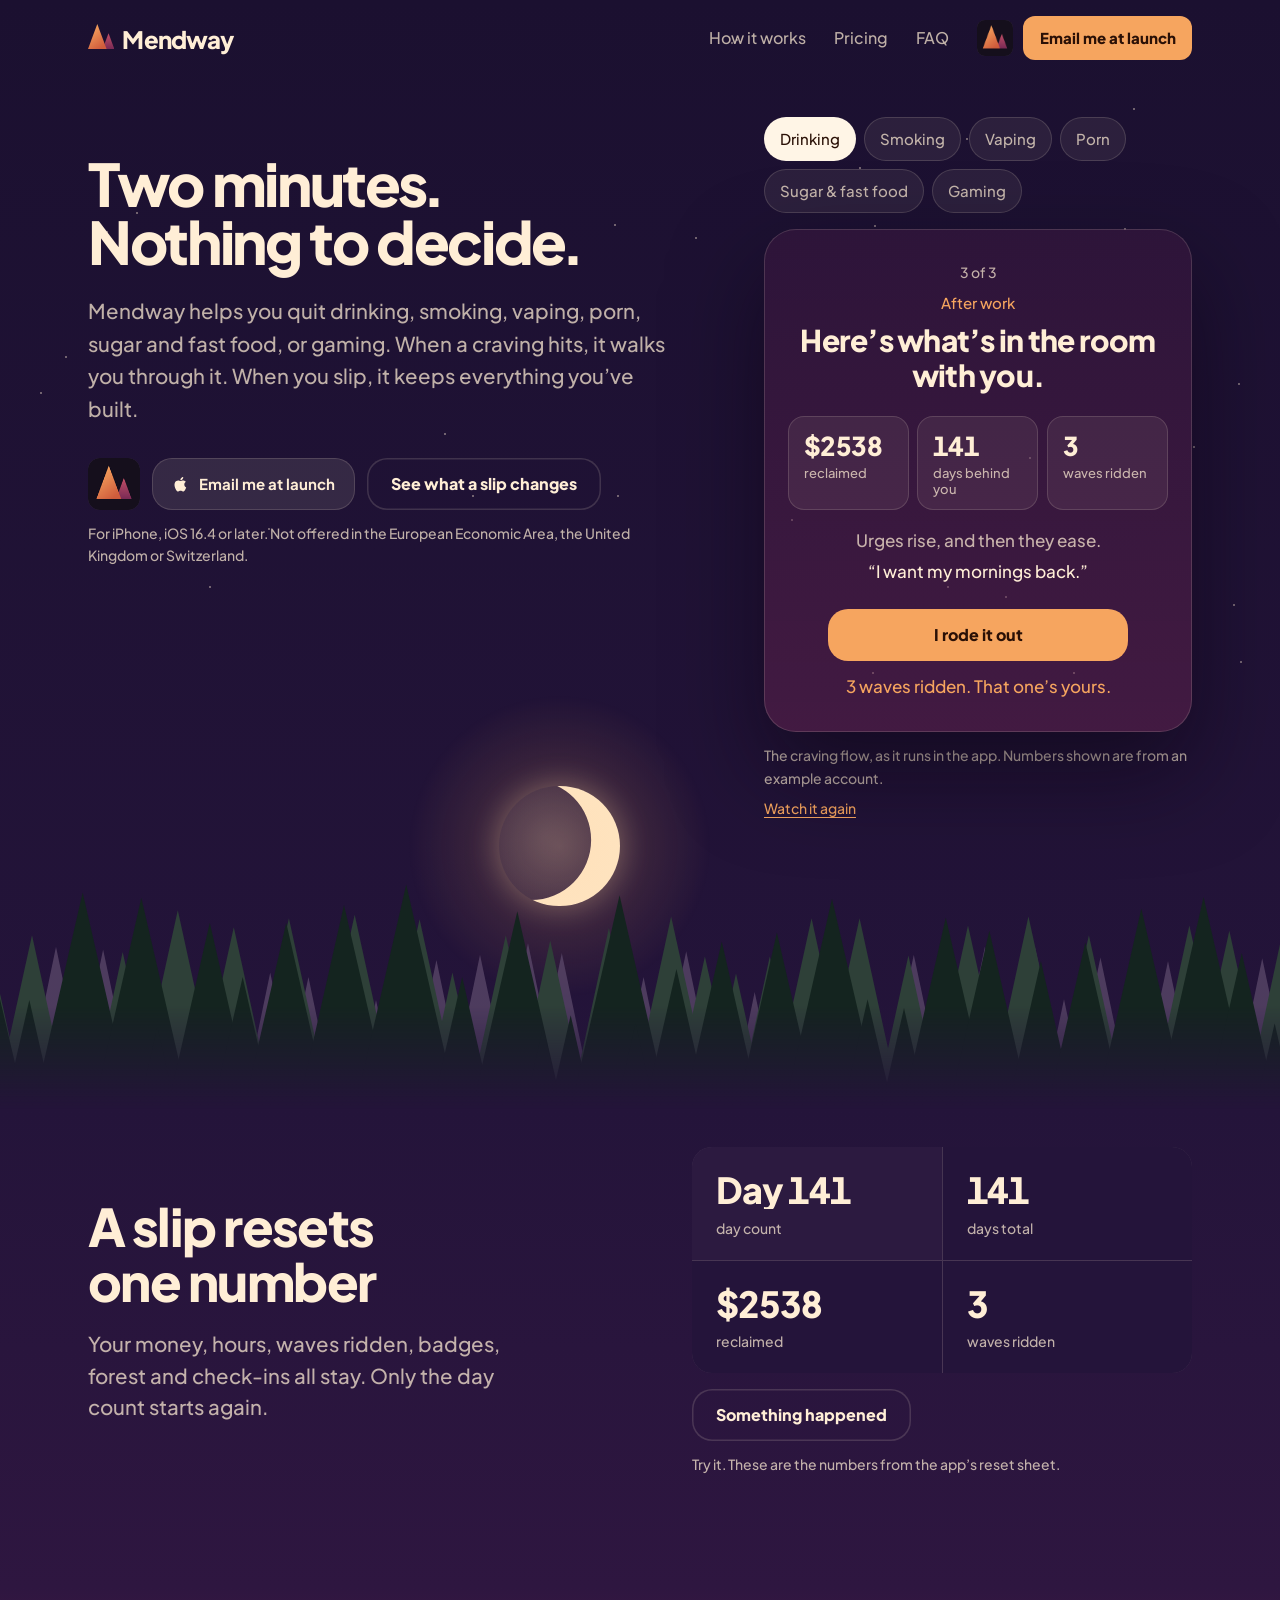
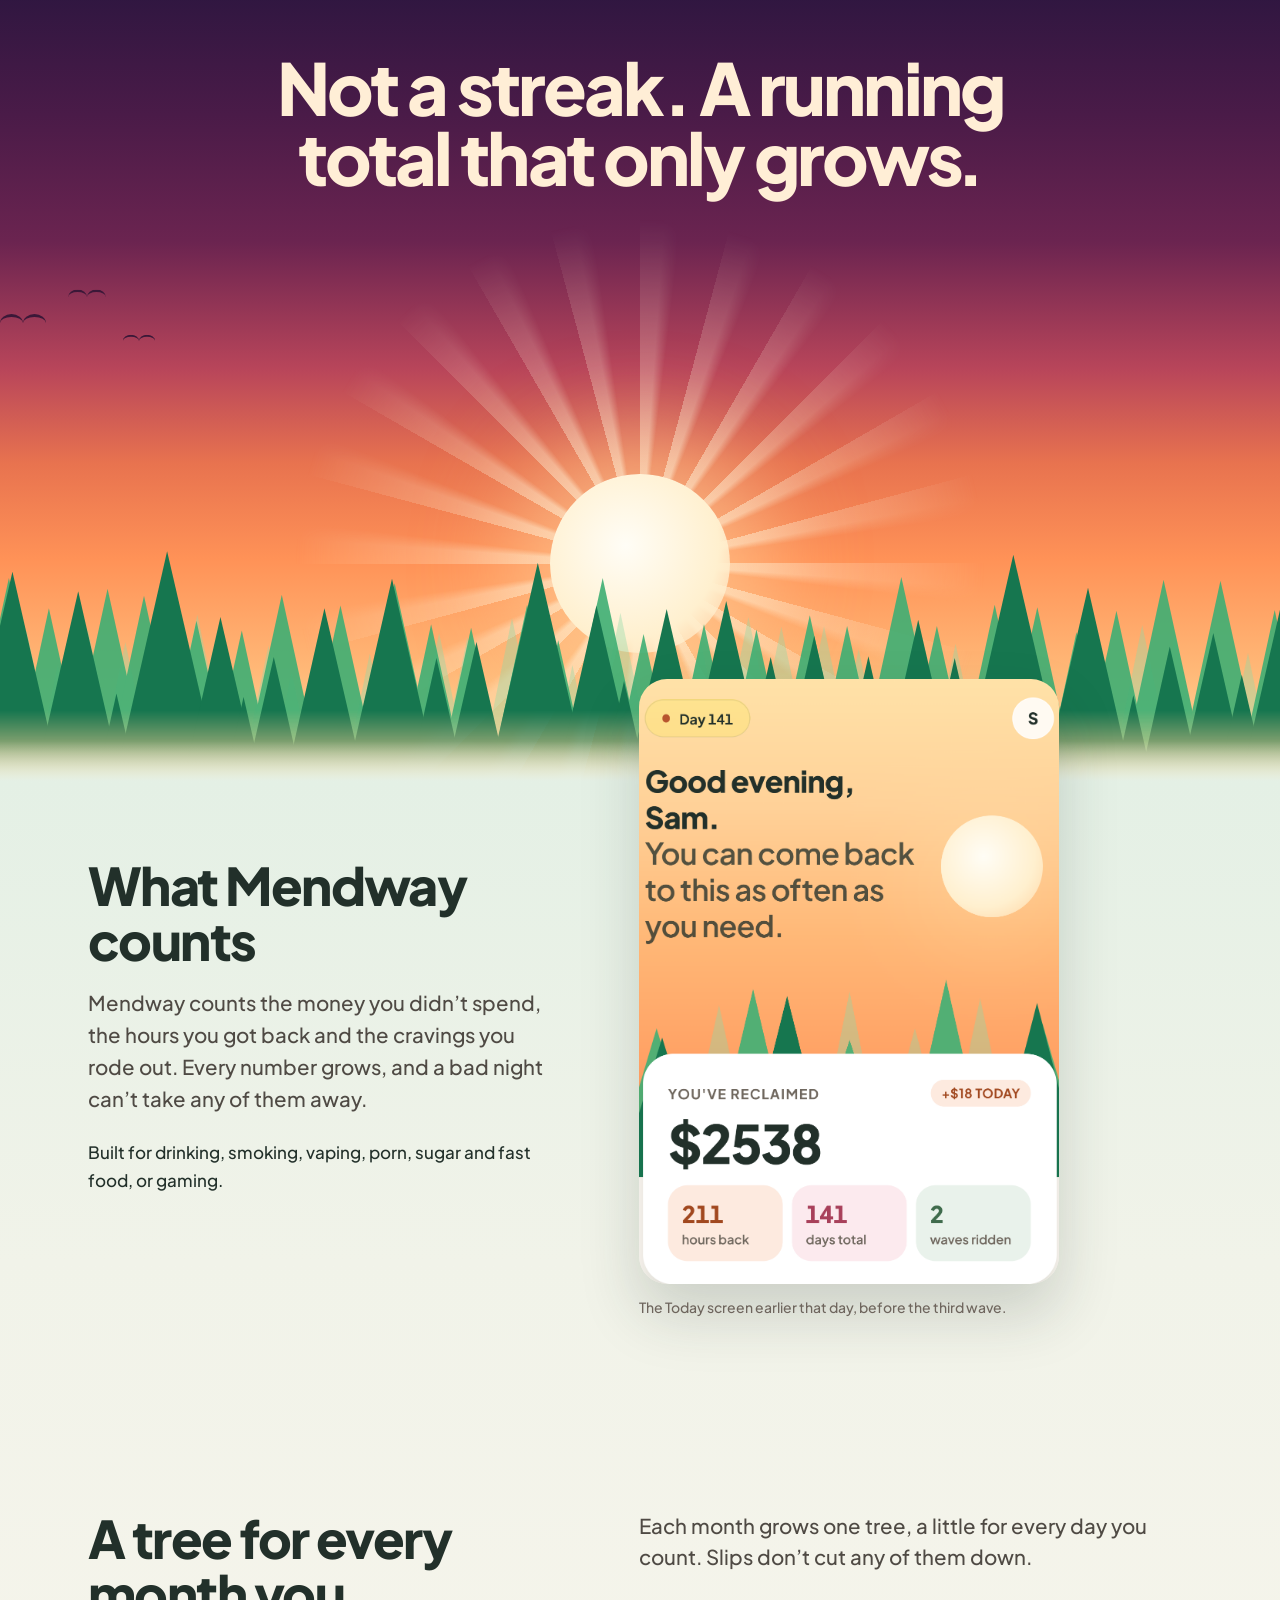
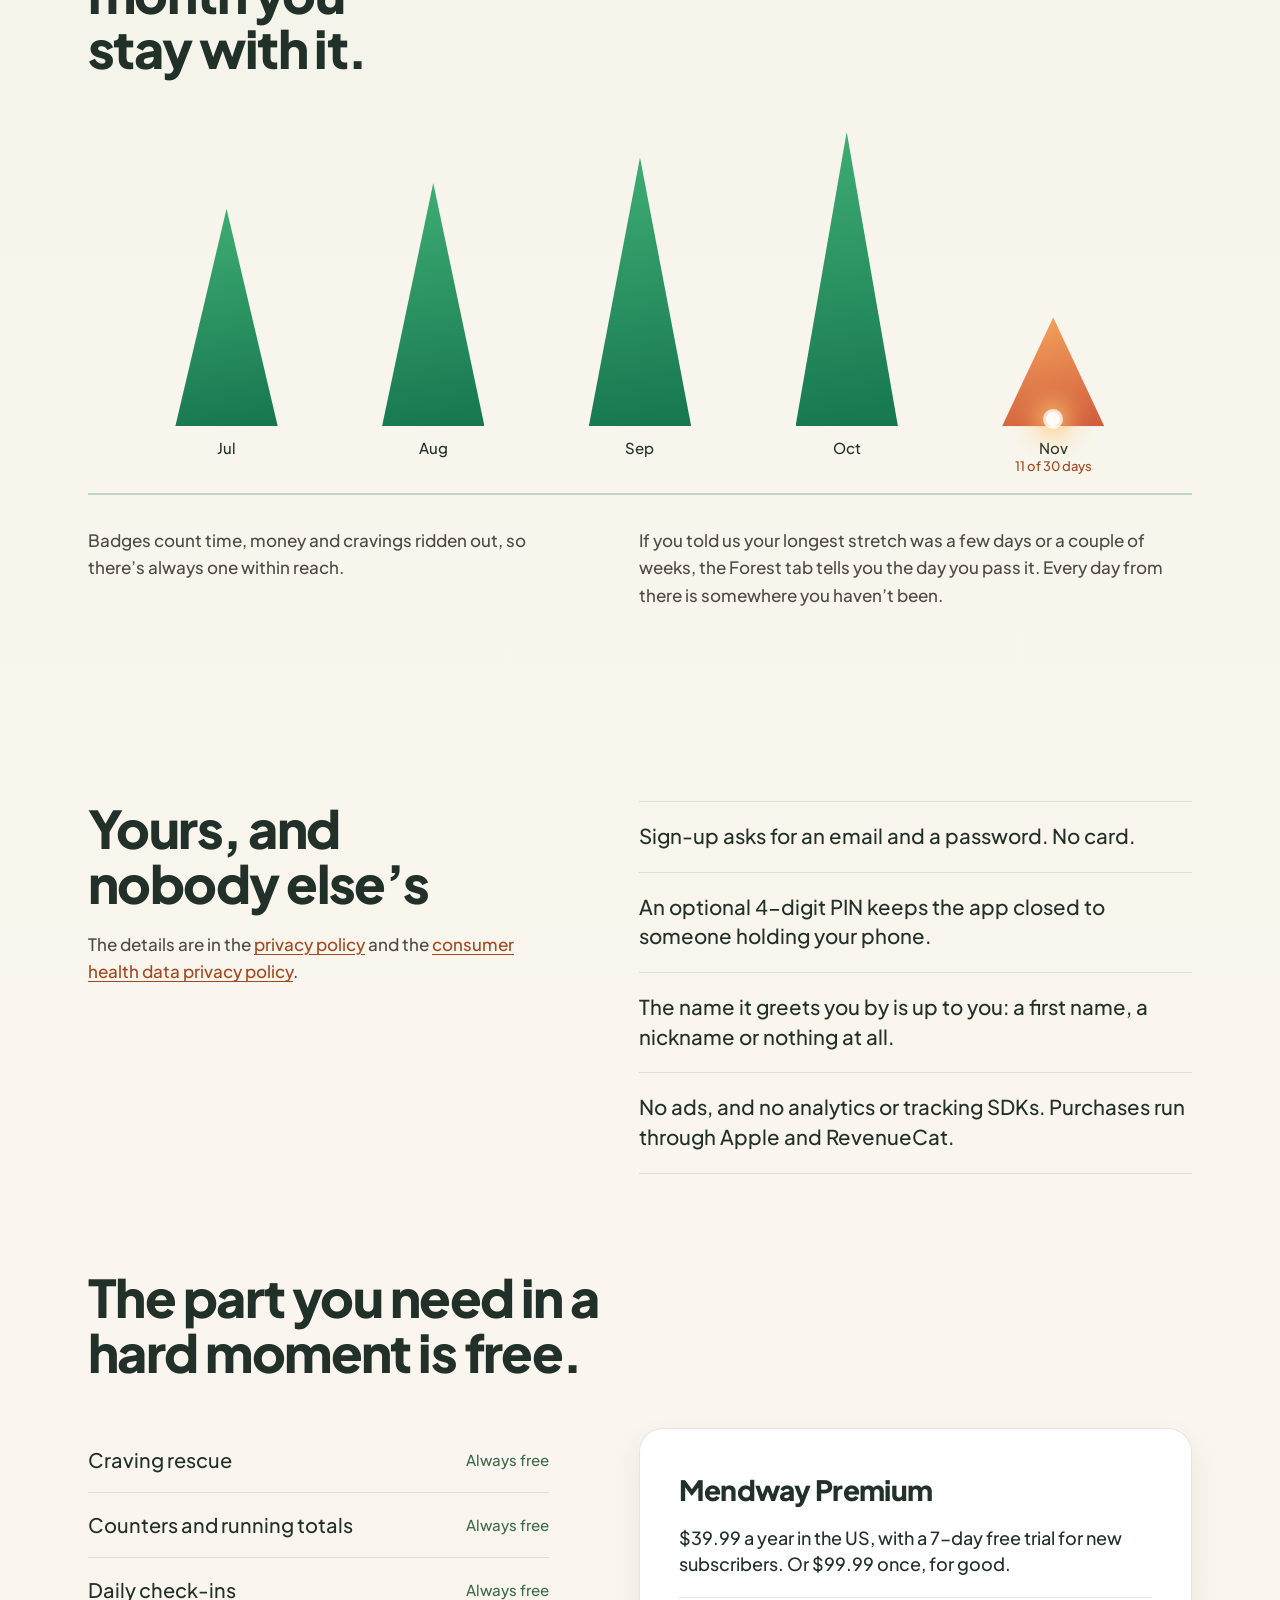
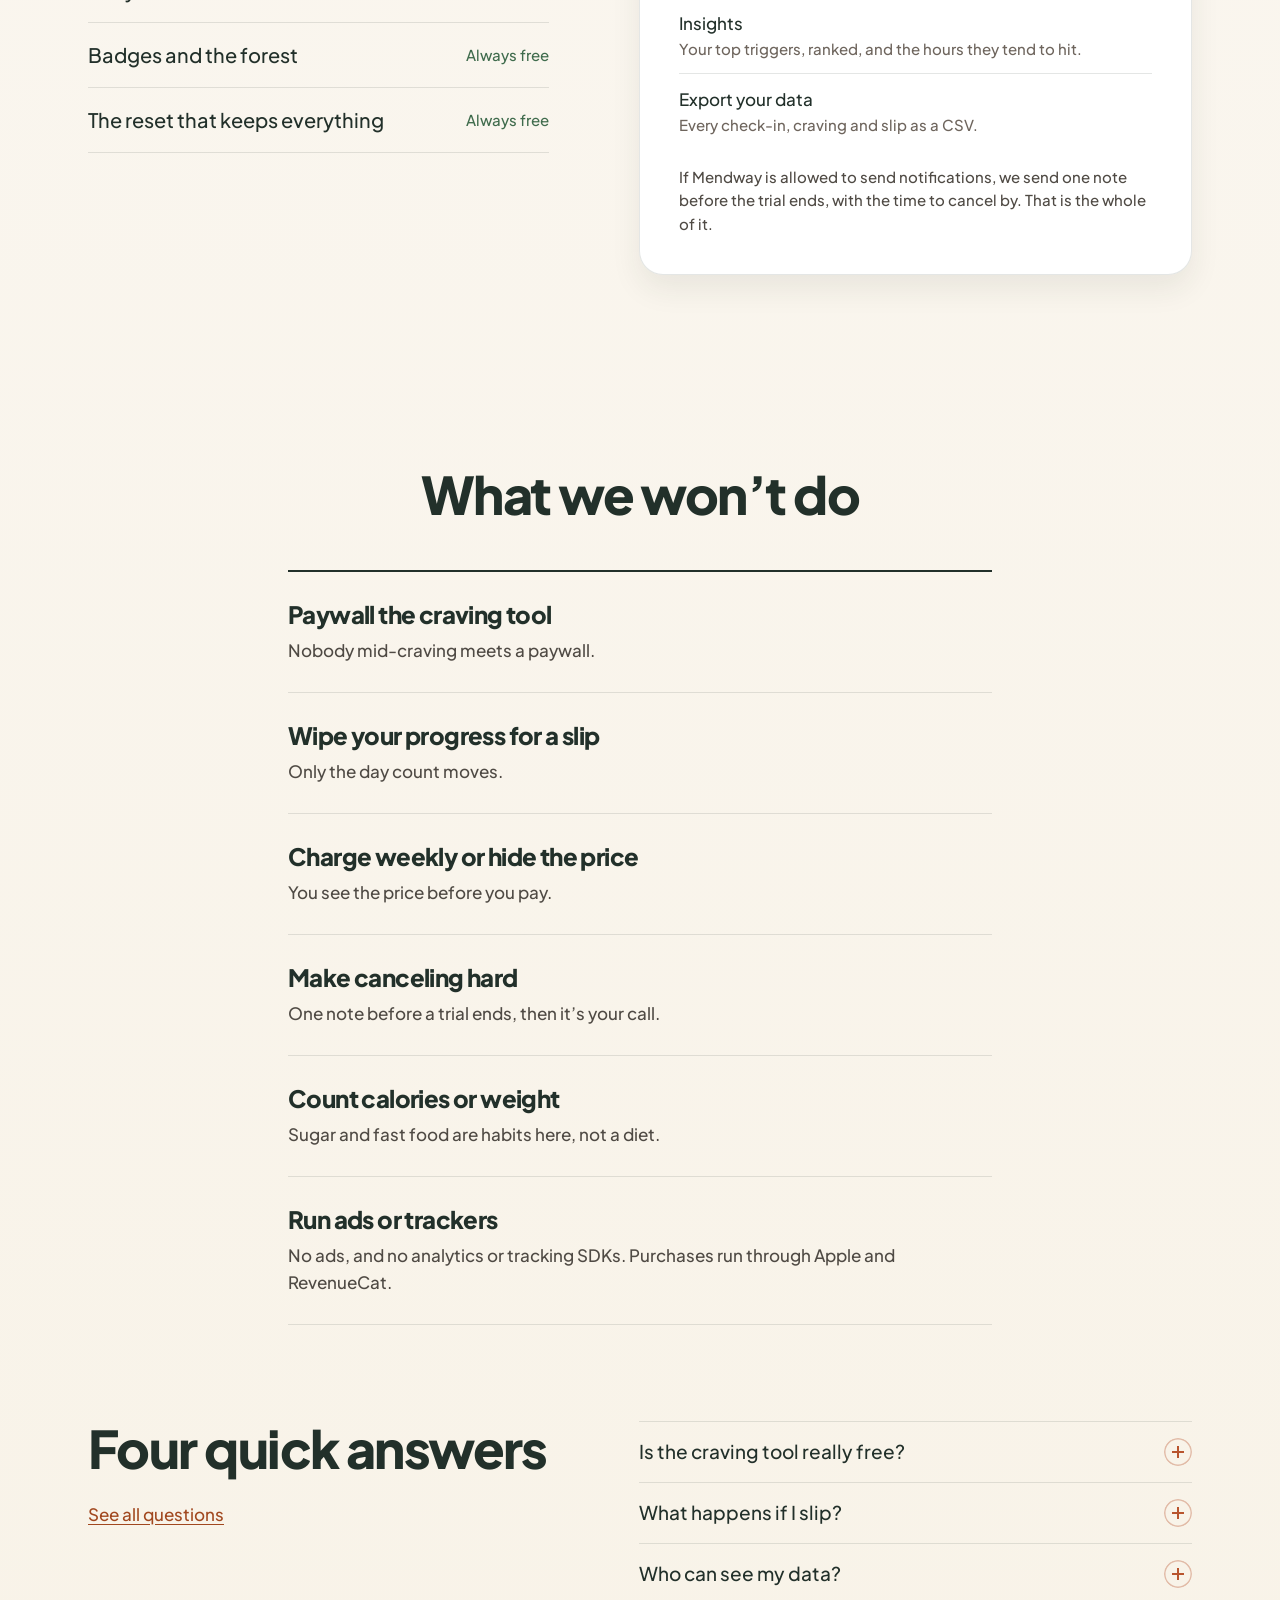
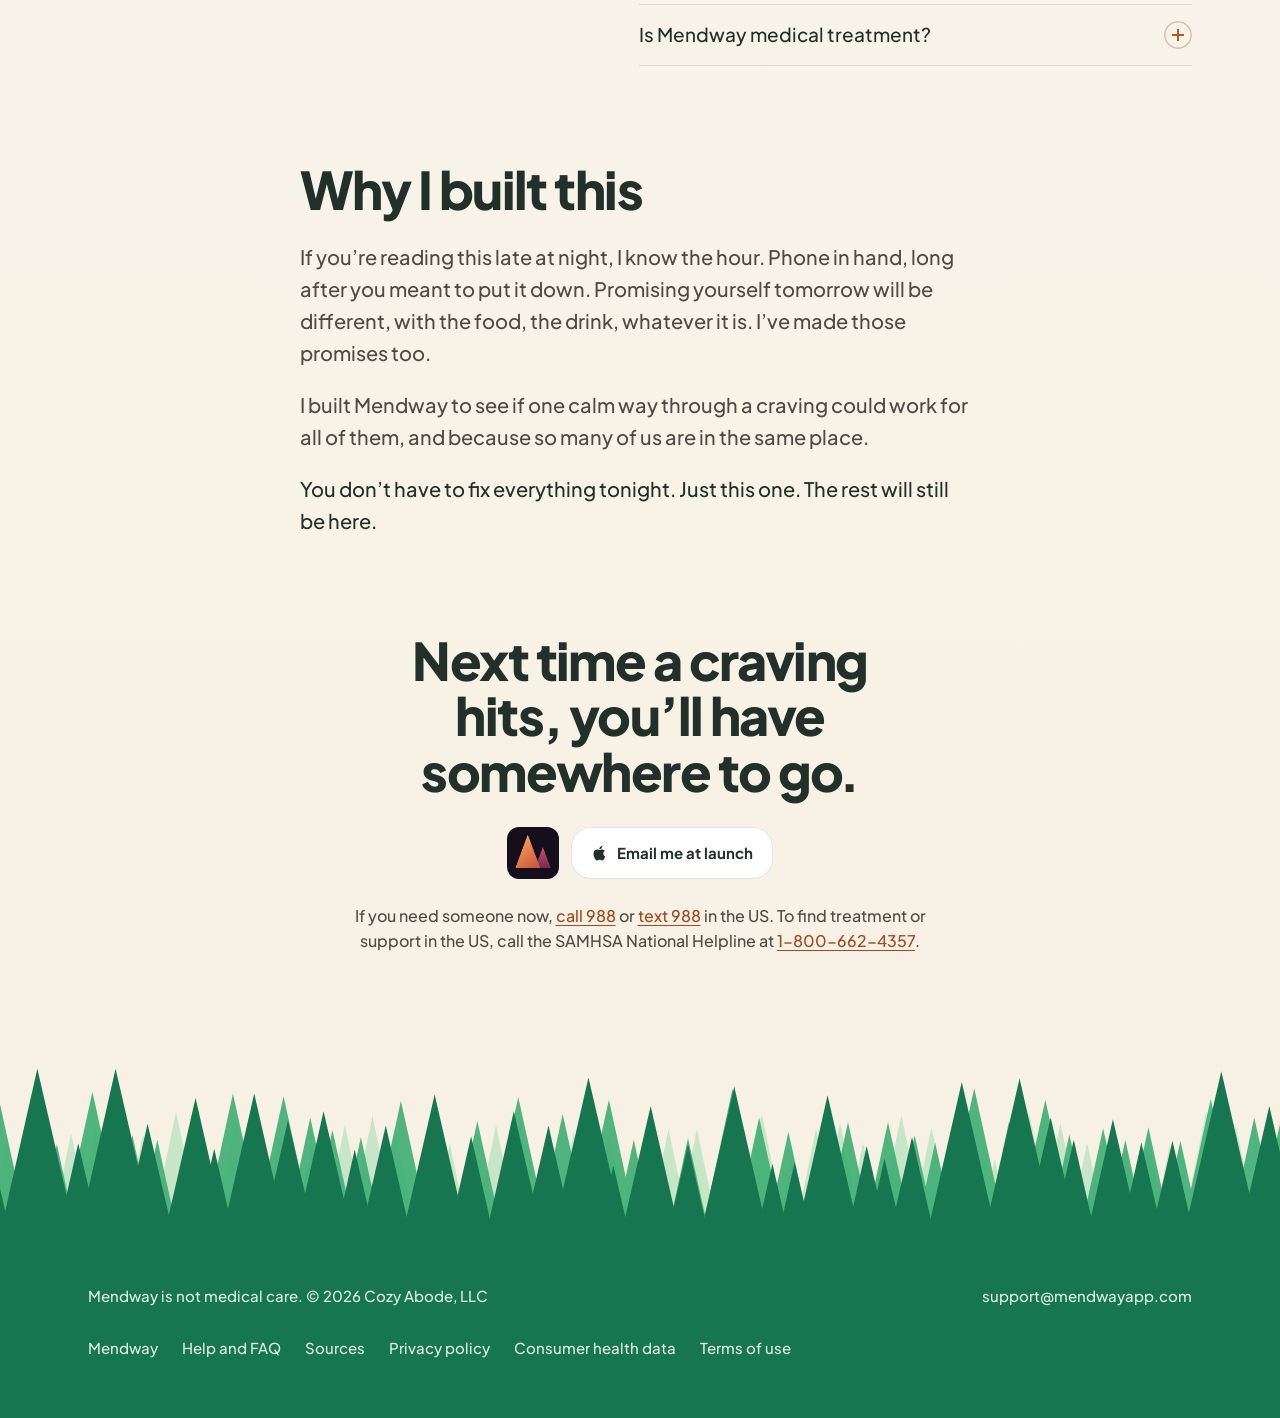
==== commit 3779ff17: "Step 8.1 — Publish the site from a62d52c site/ as of: a62d52c Step 8.1 — Publish the site with one c" ====
--- a/index.html
+++ b/index.html
@@ -145,7 +145,7 @@
     <div class="hero-rest">
       
     <div class="ctas">
-      <span class="get"><img class="app-icon" src="img/app-icon.png" width="96" height="96" alt=""><a class="soon" href="mailto:support@mendwayapp.com?subject=Tell%20me%20when%20Mendway%20launches"><svg viewBox="0 0 24 24" aria-hidden="true"><path d="M16.4 12.7c0-2.4 2-3.6 2.1-3.6-1.1-1.7-2.9-1.9-3.5-1.9-1.5-.2-2.9.9-3.7.9-.8 0-1.9-.9-3.2-.8-1.6 0-3.1 1-4 2.4-1.7 3-.4 7.4 1.2 9.8.8 1.2 1.8 2.5 3 2.4 1.2 0 1.7-.8 3.1-.8 1.5 0 1.9.8 3.2.8 1.3 0 2.2-1.2 3-2.4.9-1.4 1.3-2.7 1.3-2.8-.1 0-2.5-1-2.5-4zM14 5.5c.7-.8 1.1-1.9 1-3-1 0-2.1.7-2.8 1.5-.6.7-1.2 1.8-1 2.9 1.1.1 2.1-.6 2.8-1.4z"/></svg>Coming soon. Email me when it’s live.</a></span>
+      <span class="get"><img class="app-icon" src="img/app-icon.png" width="96" height="96" alt=""><a class="soon" href="mailto:support@mendwayapp.com?subject=Tell%20me%20when%20Mendway%20launches"><svg viewBox="0 0 24 24" aria-hidden="true"><path d="M16.4 12.7c0-2.4 2-3.6 2.1-3.6-1.1-1.7-2.9-1.9-3.5-1.9-1.5-.2-2.9.9-3.7.9-.8 0-1.9-.9-3.2-.8-1.6 0-3.1 1-4 2.4-1.7 3-.4 7.4 1.2 9.8.8 1.2 1.8 2.5 3 2.4 1.2 0 1.7-.8 3.1-.8 1.5 0 1.9.8 3.2.8 1.3 0 2.2-1.2 3-2.4.9-1.4 1.3-2.7 1.3-2.8-.1 0-2.5-1-2.5-4zM14 5.5c.7-.8 1.1-1.9 1-3-1 0-2.1.7-2.8 1.5-.6.7-1.2 1.8-1 2.9 1.1.1 2.1-.6 2.8-1.4z"/></svg>Email me at launch</a></span>
       <a class="btn btn-quiet" href="#reset">See what a slip changes</a>
     </div>
     <p class="avail">For iPhone, iOS 16.4 or later. Not offered in the European Economic Area, the United Kingdom or Switzerland.</p>
@@ -157,7 +157,7 @@
 <section class="reset" id="reset" aria-labelledby="reset-title">
   <div class="wrap split">
     <div>
-      <h2 id="reset-title">A slip resets one number.</h2>
+      <h2 id="reset-title">A slip resets one number</h2>
       <p class="lede">Your money, hours, waves ridden, badges, forest and check-ins all stay. Only the day count starts again.</p>
     </div>
     <div class="demo">
@@ -185,7 +185,7 @@
 <section class="ledger-sec" aria-labelledby="ledger-title">
   <div class="wrap split">
     <div>
-      <h2 id="ledger-title">What Mendway counts.</h2>
+      <h2 id="ledger-title">What Mendway counts</h2>
       <p class="lede">Mendway counts the money you didn’t spend, the hours you got back and the cravings you rode out. Every number grows, and a bad night can’t take any of them away.</p>
       <p class="habits">Built for drinking, smoking, vaping, porn, sugar and fast food, or gaming.</p>
     </div>
@@ -220,7 +220,7 @@
 <section class="priv-sec" aria-labelledby="priv-title">
   <div class="wrap split">
     <div>
-      <h2 id="priv-title">Yours, and nobody else’s.</h2>
+      <h2 id="priv-title">Yours, and nobody else’s</h2>
       <p class="priv-links">The details are in the <a href="/privacy/">privacy policy</a> and the <a href="/health-data/">consumer health data privacy policy</a>.</p>
     </div>
     <ul class="priv-list">
@@ -258,7 +258,7 @@
 
 <section class="wont" aria-labelledby="wont-title">
   <div class="wrap">
-    <h2 id="wont-title">What we won’t do.</h2>
+    <h2 id="wont-title">What we won’t do</h2>
     <ul class="promise">
       <li><b>Paywall the craving tool</b><span>Nobody mid-craving meets a paywall.</span></li>
       <li><b>Wipe your progress for a slip</b><span>Only the day count moves.</span></li>
@@ -273,7 +273,7 @@
 <section class="faq-sec" aria-labelledby="faq-title">
   <div class="wrap split">
     <div>
-      <h2 id="faq-title">Four quick answers.</h2>
+      <h2 id="faq-title">Four quick answers</h2>
       <p class="faq-more"><a href="/faq/">See all questions</a></p>
     </div>
     <div class="faq-list">
@@ -300,7 +300,7 @@
 <section class="founder" aria-labelledby="founder-title">
   <div class="wrap">
     <div class="letter">
-      <h2 id="founder-title">Why I built this.</h2>
+      <h2 id="founder-title">Why I built this</h2>
       <p>If you’re reading this late at night, I know the hour. Phone in hand, long after you meant to put it down. Promising yourself tomorrow will be different, with the food, the drink, whatever it is. I’ve made those promises too.</p>
       <p>I built Mendway to see if one calm way through a craving could work for all of them, and because so many of us are in the same place.</p>
       <p>You don’t have to fix everything tonight. Just this one. The rest will still be here.</p>
@@ -311,7 +311,7 @@
 <section class="close" aria-labelledby="close-title">
   <div class="wrap">
     <h2 id="close-title">Next time a craving hits, you’ll have somewhere to go<span class="dot">.</span></h2>
-    <div class="ctas"><span class="get"><img class="app-icon" src="img/app-icon.png" width="96" height="96" alt=""><a class="soon" href="mailto:support@mendwayapp.com?subject=Tell%20me%20when%20Mendway%20launches"><svg viewBox="0 0 24 24" aria-hidden="true"><path d="M16.4 12.7c0-2.4 2-3.6 2.1-3.6-1.1-1.7-2.9-1.9-3.5-1.9-1.5-.2-2.9.9-3.7.9-.8 0-1.9-.9-3.2-.8-1.6 0-3.1 1-4 2.4-1.7 3-.4 7.4 1.2 9.8.8 1.2 1.8 2.5 3 2.4 1.2 0 1.7-.8 3.1-.8 1.5 0 1.9.8 3.2.8 1.3 0 2.2-1.2 3-2.4.9-1.4 1.3-2.7 1.3-2.8-.1 0-2.5-1-2.5-4zM14 5.5c.7-.8 1.1-1.9 1-3-1 0-2.1.7-2.8 1.5-.6.7-1.2 1.8-1 2.9 1.1.1 2.1-.6 2.8-1.4z"/></svg>Coming soon. Email me when it’s live.</a></span></div>
+    <div class="ctas"><span class="get"><img class="app-icon" src="img/app-icon.png" width="96" height="96" alt=""><a class="soon" href="mailto:support@mendwayapp.com?subject=Tell%20me%20when%20Mendway%20launches"><svg viewBox="0 0 24 24" aria-hidden="true"><path d="M16.4 12.7c0-2.4 2-3.6 2.1-3.6-1.1-1.7-2.9-1.9-3.5-1.9-1.5-.2-2.9.9-3.7.9-.8 0-1.9-.9-3.2-.8-1.6 0-3.1 1-4 2.4-1.7 3-.4 7.4 1.2 9.8.8 1.2 1.8 2.5 3 2.4 1.2 0 1.7-.8 3.1-.8 1.5 0 1.9.8 3.2.8 1.3 0 2.2-1.2 3-2.4.9-1.4 1.3-2.7 1.3-2.8-.1 0-2.5-1-2.5-4zM14 5.5c.7-.8 1.1-1.9 1-3-1 0-2.1.7-2.8 1.5-.6.7-1.2 1.8-1 2.9 1.1.1 2.1-.6 2.8-1.4z"/></svg>Email me at launch</a></span></div>
     <p class="help">If you need someone now, <a href="tel:988">call 988</a> or <a href="sms:988">text 988</a> in the US. To find treatment or support in the US, call the SAMHSA National Helpline at <a href="tel:18006624357">1-800-662-4357</a>.</p>
   </div>
   <div class="daypines" aria-hidden="true"><svg class="p-far" viewBox="0 0 1440 300" preserveAspectRatio="xMidYMax slice"><g fill="#8FD9A8" opacity="0.45"><polygon points="-40,300 -19,196 3,300"/><polygon points="-16,300 7,186 31,300"/><polygon points="7,300 35,165 63,300"/><polygon points="33,300 53,202 74,300"/><polygon points="55,300 80,178 106,300"/><polygon points="81,300 108,169 136,300"/><polygon points="106,300 131,179 156,300"/><polygon points="136,300 161,179 186,300"/><polygon points="168,300 198,153 229,300"/><polygon points="213,300 232,205 252,300"/><polygon points="237,300 265,162 294,300"/><polygon points="263,300 285,193 307,300"/><polygon points="290,300 315,180 340,300"/><polygon points="328,300 351,186 375,300"/><polygon points="361,300 388,168 416,300"/><polygon points="390,300 419,158 449,300"/><polygon points="417,300 444,171 471,300"/><polygon points="456,300 476,204 496,300"/><polygon points="483,300 506,189 529,300"/><polygon points="507,300 526,205 546,300"/><polygon points="531,300 558,169 586,300"/><polygon points="565,300 586,197 608,300"/><polygon points="593,300 613,201 634,300"/><polygon points="620,300 646,176 672,300"/><polygon points="660,300 685,179 710,300"/><polygon points="694,300 714,201 735,300"/><polygon points="726,300 752,173 779,300"/><polygon points="758,300 784,173 811,300"/><polygon points="798,300 820,192 843,300"/><polygon points="827,300 857,156 887,300"/><polygon points="872,300 892,202 913,300"/><polygon points="892,300 918,172 945,300"/><polygon points="917,300 945,166 973,300"/><polygon points="948,300 971,188 995,300"/><polygon points="984,300 1014,157 1044,300"/><polygon points="1021,300 1048,171 1075,300"/><polygon points="1049,300 1069,201 1090,300"/><polygon points="1072,300 1094,192 1117,300"/><polygon points="1100,300 1119,206 1139,300"/><polygon points="1128,300 1158,156 1188,300"/><polygon points="1165,300 1193,166 1221,300"/><polygon points="1200,300 1223,188 1247,300"/><polygon points="1225,300 1243,210 1262,300"/><polygon points="1245,300 1266,196 1288,300"/><polygon points="1268,300 1292,183 1317,300"/><polygon points="1294,300 1316,191 1339,300"/><polygon points="1327,300 1357,153 1388,300"/><polygon points="1363,300 1390,168 1418,300"/><polygon points="1395,300 1416,200 1437,300"/><polygon points="1427,300 1457,156 1487,300"/><polygon points="1474,300 1495,198 1516,300"/></g></svg><svg class="p-mid" viewBox="0 0 1440 300" preserveAspectRatio="xMidYMax slice"><g fill="#3FAE74" opacity="0.9"><polygon points="-40,300 -3,131 34,300"/><polygon points="9,300 40,156 72,300"/><polygon points="40,300 64,190 88,300"/><polygon points="67,300 104,131 141,300"/><polygon points="123,300 149,180 175,300"/><polygon points="152,300 177,185 202,300"/><polygon points="187,300 215,169 244,300"/><polygon points="226,300 262,133 299,300"/><polygon points="283,300 319,136 355,300"/><polygon points="319,300 349,160 380,300"/><polygon points="347,300 374,174 402,300"/><polygon points="381,300 406,182 432,300"/><polygon points="417,300 451,141 486,300"/><polygon points="467,300 494,177 521,300"/><polygon points="508,300 537,164 567,300"/><polygon points="548,300 583,137 619,300"/><polygon points="602,300 633,156 665,300"/><polygon points="650,300 685,140 720,300"/><polygon points="688,300 713,185 738,300"/><polygon points="713,300 737,190 761,300"/><polygon points="749,300 774,183 800,300"/><polygon points="787,300 824,128 862,300"/><polygon points="824,300 854,160 885,300"/><polygon points="860,300 887,176 914,300"/><polygon points="902,300 926,190 950,300"/><polygon points="925,300 954,165 984,300"/><polygon points="970,300 999,165 1029,300"/><polygon points="1003,300 1029,180 1055,300"/><polygon points="1028,300 1052,188 1077,300"/><polygon points="1058,300 1096,127 1134,300"/><polygon points="1106,300 1135,165 1165,300"/><polygon points="1141,300 1176,140 1211,300"/><polygon points="1177,300 1203,179 1230,300"/><polygon points="1213,300 1241,172 1269,300"/><polygon points="1241,300 1266,185 1291,300"/><polygon points="1264,300 1292,171 1320,300"/><polygon points="1303,300 1328,186 1353,300"/><polygon points="1327,300 1362,139 1397,300"/><polygon points="1381,300 1411,160 1442,300"/><polygon points="1411,300 1449,126 1487,300"/><polygon points="1446,300 1480,144 1514,300"/></g></svg><svg class="p-near" viewBox="0 0 1440 300" preserveAspectRatio="xMidYMax slice"><g fill="#16764F"><polygon points="-40,300 -23,222 -5,300"/><polygon points="-19,300 -3,227 14,300"/><polygon points="-2,300 42,105 87,300"/><polygon points="63,300 88,189 114,300"/><polygon points="86,300 130,105 175,300"/><polygon points="136,300 166,167 197,300"/><polygon points="183,300 220,138 257,300"/><polygon points="217,300 241,195 265,300"/><polygon points="248,300 286,133 324,300"/><polygon points="293,300 324,163 356,300"/><polygon points="331,300 364,153 398,300"/><polygon points="376,300 399,196 423,300"/><polygon points="404,300 434,169 464,300"/><polygon points="451,300 489,134 527,300"/><polygon points="486,300 502,229 518,300"/><polygon points="503,300 530,181 557,300"/><polygon points="545,300 578,153 612,300"/><polygon points="587,300 617,169 647,300"/><polygon points="620,300 662,115 705,300"/><polygon points="671,300 690,214 710,300"/><polygon points="697,300 732,147 767,300"/><polygon points="749,300 774,190 799,300"/><polygon points="786,300 826,125 866,300"/><polygon points="828,300 845,222 863,300"/><polygon points="849,300 869,212 889,300"/><polygon points="874,300 894,210 915,300"/><polygon points="894,300 931,135 969,300"/><polygon points="951,300 975,192 1000,300"/><polygon points="974,300 995,206 1017,300"/><polygon points="999,300 1026,182 1053,300"/><polygon points="1041,300 1082,120 1123,300"/><polygon points="1105,300 1147,116 1189,300"/><polygon points="1150,300 1182,160 1214,300"/><polygon points="1182,300 1208,185 1234,300"/><polygon points="1221,300 1252,162 1284,300"/><polygon points="1259,300 1284,188 1310,300"/><polygon points="1293,300 1319,186 1345,300"/><polygon points="1330,300 1374,108 1418,300"/><polygon points="1393,300 1428,147 1463,300"/><polygon points="1435,300 1451,229 1467,300"/><polygon points="1455,300 1473,219 1492,300"/><polygon points="1475,300 1509,149 1544,300"/></g></svg></div>
--- a/home.css
+++ b/home.css
@@ -46,14 +46,14 @@
 /* screenshots: one treatment everywhere */
 .shot{border-radius:var(--radius-shot);overflow:hidden;box-shadow:var(--shadow-night)}
 .day .shot{box-shadow:var(--shadow-day)}
-.shot-cap{margin-top:14px;font-size:.875rem;color:var(--cream-2)}
+.shot-cap{margin-top:12px;font-size:.875rem;color:var(--cream-2)}
 .day .shot-cap{color:var(--muted)}
 
 /* buttons */
-.btn{display:inline-flex;align-items:center;justify-content:center;gap:.6em;min-height:52px;padding:0 1.5em;border-radius:20px;border:0;font:inherit;font-weight:800;font-size:1rem;letter-spacing:-.01em;text-decoration:none;cursor:pointer;transition:transform .18s var(--ease),box-shadow .25s var(--ease),background-position .6s var(--ease),background-color .2s}
+.btn{display:inline-flex;align-items:center;justify-content:center;gap:.6em;min-height:52px;padding:0 1.5em;border-radius:20px;border:0;font:inherit;font-weight:800;font-size:1rem;text-decoration:none;cursor:pointer;transition:transform .18s var(--ease),box-shadow .2s var(--ease),background-color .2s}
 .btn:active{transform:scale(.97)}
-.btn-ember{background:linear-gradient(110deg,var(--ember),var(--ember-2) 55%,var(--ember));background-size:200% 100%;color:var(--on-ember);box-shadow:0 10px 26px rgba(232,115,79,.3)}
-.btn-ember:hover{background-position:100% 0;box-shadow:0 14px 34px rgba(232,115,79,.45)}
+.btn-ember{background:var(--ember);color:var(--on-ember)}
+.btn-ember:hover{background:#F9B67A}
 .btn-quiet{background:none;color:inherit;box-shadow:inset 0 0 0 1.5px var(--glass-line)}
 .btn-quiet:hover{box-shadow:inset 0 0 0 1.5px rgba(255,238,214,.45)}
 .soon{display:inline-flex;align-items:center;gap:.55em;min-height:52px;padding:.7em 1.35em;border-radius:20px;background:rgba(255,238,214,.1);box-shadow:inset 0 0 0 1px var(--glass-line);font-weight:700;font-size:.9375rem;line-height:1.3;text-decoration:none;transition:background-color .2s,box-shadow .2s}
@@ -63,7 +63,7 @@
 .day .soon:hover{box-shadow:inset 0 0 0 1.5px var(--terra)}
 .get{display:inline-flex;align-items:center;gap:12px}
 .app-icon{flex:none;width:52px;height:52px;border-radius:12px;box-shadow:inset 0 0 0 1px var(--glass-line)}
-.app-icon-s{width:36px;height:36px;border-radius:9px}
+.app-icon-s{width:36px;height:36px;border-radius:8px}
 .nav-get-wrap{gap:10px}
 /* the narrowest phones: the nav keeps two rows by dropping its icon; the pills keep theirs */
 @media (max-width:420px){.app-icon-s{display:none}}
@@ -73,13 +73,13 @@
 .nav .wrap{display:flex;align-items:center;gap:12px 28px;min-height:76px}
 /* the lockup: the pines stand on the wordmark's baseline and rise just above its capitals */
 .brand{display:inline-block;padding:8px 0;font-weight:800;font-size:1.5rem;line-height:28px;letter-spacing:-.035em;text-decoration:none;white-space:nowrap}
-.brand svg{display:inline-block;vertical-align:baseline;width:26.4px;height:25px;margin-right:9px}
+.brand svg{display:inline-block;vertical-align:baseline;width:26.4px;height:25px;margin-right:8px}
 @media (max-width:700px){.brand{font-size:1.375rem}.brand svg{width:24.3px;height:23px;margin-right:8px}}
-.nav-links{display:flex;gap:28px;align-items:center;margin-left:auto;font-size:1rem;font-weight:700;color:var(--cream-2)}
+.nav-links{display:flex;gap:28px;align-items:center;margin-left:auto;font-size:1rem;font-weight:500;color:var(--cream-2)}
 .nav-links a{text-decoration:none;padding:12px 6px;margin:0 -6px;transition:color .2s}
 .nav-links a:hover{color:var(--cream)}
 /* the compact download link: the ember button, smaller */
-.nav-get{min-height:44px;padding:0 1.1em;border-radius:14px;font-size:.9375rem;box-shadow:0 6px 18px rgba(232,115,79,.28)}
+.nav-get{min-height:44px;padding:0 1.1em;border-radius:12px;font-size:.9375rem}
 @media (max-width:880px){.nav .wrap{column-gap:20px}.nav-links{gap:20px}}
 /* narrow: brand and the download link on the first row, all three links on the second */
 @media (max-width:700px){
@@ -112,31 +112,31 @@
 .hero h1 > span{display:block}
 .dot{margin-left:-.07em}
 .hero .intro{max-width:32em;margin-top:24px;font-size:var(--lede);color:var(--cream-2)}
-.ctas{display:flex;flex-wrap:wrap;gap:12px;margin-top:30px}
+.ctas{display:flex;flex-wrap:wrap;gap:12px;margin-top:32px}
 .close .ctas{justify-content:center}
-.avail{margin-top:14px;font-size:.875rem;color:var(--cream-2)}
-
-.stage{position:relative;width:100%;max-width:520px;padding:30px 24px 34px;border-radius:32px;background:linear-gradient(180deg,rgba(59,24,64,.55),rgba(107,36,80,.45));box-shadow:inset 0 0 0 1px var(--glass-line),0 40px 90px rgba(10,4,16,.5)}
-.stage-cap{margin-top:14px;font-size:.875rem;color:var(--cream-2);max-width:520px}
+.avail{margin-top:12px;font-size:.875rem;color:var(--cream-2)}
+
+.stage{position:relative;width:100%;max-width:520px;padding:32px 24px;border-radius:32px;background:linear-gradient(180deg,rgba(59,24,64,.55),rgba(107,36,80,.45));box-shadow:inset 0 0 0 1px var(--glass-line),0 40px 90px rgba(10,4,16,.5)}
+.stage-cap{margin-top:12px;font-size:.875rem;color:var(--cream-2);max-width:520px}
 .stage-b{display:none}
 #replay:checked ~ .stage-a{display:none}
 #replay:checked ~ .stage-b{display:block}
-.replay{display:block;width:max-content;padding:11px 0;margin:-3px 0;color:var(--ember);font-weight:700;cursor:pointer;text-decoration:underline;text-underline-offset:3px}
+.replay{display:block;width:max-content;padding:12px 0;margin:-4px 0;color:var(--ember);font-weight:500;cursor:pointer;text-decoration:underline;text-underline-offset:3px}
 #replay:focus-visible ~ .stage-cap .replay{outline:3px solid var(--ember);outline-offset:2px;border-radius:6px}
 .seq{display:grid}
 .seq > .s{grid-area:1/1;display:flex;flex-direction:column;align-items:center;text-align:center}
-.step{font-size:.875rem;font-weight:700;color:var(--cream-2);margin-bottom:10px}
+.step{font-size:.875rem;font-weight:500;color:var(--cream-2);margin-bottom:8px}
 .s-title{font-size:clamp(1.5rem,3vw,1.875rem);font-weight:800;letter-spacing:-.025em;line-height:1.15}
 .s-sub{margin-top:8px;color:var(--cream-2);font-size:1rem}
-.ring{position:relative;width:min(56vw,220px);aspect-ratio:1;margin-top:30px;border-radius:50%;display:grid;place-items:center;background:radial-gradient(circle at 50% 42%,rgba(232,115,79,.45),rgba(168,64,90,.34) 62%,rgba(141,47,76,.24));box-shadow:inset 0 0 0 1.5px rgba(255,238,214,.18),0 0 70px rgba(232,115,79,.25)}
+.ring{position:relative;width:min(56vw,220px);aspect-ratio:1;margin-top:32px;border-radius:50%;display:grid;place-items:center;background:radial-gradient(circle at 50% 42%,rgba(232,115,79,.45),rgba(168,64,90,.34) 62%,rgba(141,47,76,.24));box-shadow:inset 0 0 0 1.5px rgba(255,238,214,.18),0 0 70px rgba(232,115,79,.25)}
 .ring-label{font-weight:800;font-size:1.5rem;letter-spacing:-.02em;line-height:1.1}
-.count{position:relative;height:2.2rem;margin-top:4px;font-size:2rem;font-weight:800;color:rgba(255,238,214,.88)}
+.count{position:relative;font-variant-numeric:tabular-nums;height:2.2rem;margin-top:4px;font-size:2rem;font-weight:800;color:rgba(255,238,214,.88)}
 .count span{position:absolute;left:50%;transform:translateX(-50%);opacity:0}
 .chipsets{display:grid;width:100%;margin-top:24px}
 .chipsets > .chips{grid-area:1/1;align-content:start}
 .chips{display:flex;flex-wrap:wrap;justify-content:center;gap:8px}
 /* step 3's eyebrow is the chip that was tapped, as in the app's stake step */
-.eyebrow{display:grid;margin-bottom:6px;font-weight:700;font-size:.9375rem;color:var(--ember)}
+.eyebrow{display:grid;margin-bottom:8px;font-weight:500;font-size:.9375rem;color:var(--ember)}
 .eyebrow > span{grid-area:1/1}
 /* one set per habit, stacked in the same cell, so switching never moves anything. Visibility, not display:
    a set that went from display:none to shown would start its chip animations again, mid-sequence. */
@@ -151,25 +151,25 @@
   .hero-demo:has(#h-food:checked) .v-food,.hero-demo:has(#h-gaming:checked) .v-gaming{visibility:inherit}
 }
 /* the habit choices: real radio buttons, drawn as their labels */
-.habit-tabs{flex-wrap:wrap;gap:6px;max-width:520px;min-width:0;margin:0 0 14px;padding:0;border:0}
+.habit-tabs{flex-wrap:wrap;gap:8px;max-width:520px;min-width:0;margin:0 0 16px;padding:0;border:0}
 .habit-tabs input{position:absolute;opacity:0;width:1px;height:1px;margin:0}
-.habit-tabs label{display:inline-flex;align-items:center;min-height:44px;padding:0 16px;border-radius:99px;background:var(--glass);box-shadow:inset 0 0 0 1px var(--glass-line);font-weight:700;font-size:.9375rem;color:var(--cream-2);cursor:pointer;transition:background-color .2s,color .2s}
+.habit-tabs label{display:inline-flex;align-items:center;min-height:44px;padding:0 16px;border-radius:99px;background:var(--glass);box-shadow:inset 0 0 0 1px var(--glass-line);font-weight:500;font-size:.9375rem;color:var(--cream-2);cursor:pointer;transition:background-color .2s,color .2s}
 .habit-tabs label:hover{color:var(--cream);box-shadow:inset 0 0 0 1px rgba(255,238,214,.4)}
 .habit-tabs input:checked + label{background:#FFF5E6;color:var(--on-ember);box-shadow:none}
 .habit-tabs input:focus-visible + label{outline:3px solid var(--ember);outline-offset:2px}
-.chip{padding:10px 18px;border-radius:99px;background:var(--glass);box-shadow:inset 0 0 0 1px var(--glass-line);font-weight:700;font-size:.9375rem}
+.chip{padding:10px 16px;border-radius:99px;background:var(--glass);box-shadow:inset 0 0 0 1px var(--glass-line);font-weight:500;font-size:.9375rem}
 .pill{margin-top:28px;min-width:min(100%,300px);background:#FFF5E6;color:var(--on-ember);box-shadow:none}
-.tiles{display:grid;grid-template-columns:repeat(3,minmax(0,1fr));gap:8px;width:100%;margin-top:22px;text-align:left}
-.tile{padding:14px 14px 12px;border-radius:18px;background:var(--glass);box-shadow:inset 0 0 0 1px var(--glass-line)}
-.tile b{display:block;font-size:clamp(1.25rem,2.6vw,1.625rem);font-weight:800;letter-spacing:-.02em;line-height:1.1}
+.tiles{display:grid;grid-template-columns:repeat(3,minmax(0,1fr));gap:8px;width:100%;margin-top:24px;text-align:left}
+.tile{padding:16px 16px 12px;border-radius:16px;background:var(--glass);box-shadow:inset 0 0 0 1px var(--glass-line)}
+.tile b{display:block;font-variant-numeric:tabular-nums;font-size:clamp(1.25rem,2.6vw,1.625rem);font-weight:800;letter-spacing:-.02em;line-height:1.1}
 .tile small{display:block;margin-top:4px;font-size:.8125rem;font-weight:500;color:var(--cream-2);line-height:1.3}
 .n{position:relative;display:block;height:1.1em}
 .n i{position:absolute;left:0;top:0;font-style:normal}
 .n .from{opacity:0}
-.why{margin-top:18px;color:var(--cream-2)}
-.why q{display:block;color:var(--cream);font-weight:700;margin-top:4px}
-.rode{margin-top:22px;min-width:min(100%,300px)}
-.beat{margin-top:12px;font-weight:700;color:var(--ember)}
+.why{margin-top:16px;color:var(--cream-2)}
+.why q{display:block;color:var(--cream);font-weight:500;margin-top:4px}
+.rode{margin-top:24px;min-width:min(100%,300px)}
+.beat{margin-top:12px;font-weight:500;color:var(--ember)}
 /* default (print, reduced motion, no animation support): the last step, finished */
 .s1,.s2{visibility:hidden}
 
@@ -201,16 +201,16 @@
 .demo{justify-self:end;width:100%;max-width:500px}
 @media (max-width:880px){.demo{justify-self:start}}
 .toggle{position:absolute;opacity:0;width:1px;height:1px}
-.ledger{display:grid;grid-template-columns:repeat(2,minmax(0,1fr));gap:1px;border-radius:22px;overflow:hidden;background:var(--glass-line);max-width:500px}
-.cell{position:relative;background:var(--sky-1);padding:22px 22px 18px}
-.cell b{display:block;font-size:clamp(1.75rem,3vw,2.25rem);font-weight:800;letter-spacing:-.03em;line-height:1.05}
-.cell span{display:block;margin-top:6px;font-size:.875rem;color:var(--cream-2)}
+.ledger{display:grid;grid-template-columns:repeat(2,minmax(0,1fr));gap:1px;border-radius:20px;overflow:hidden;background:var(--glass-line);max-width:500px}
+.cell{position:relative;background:var(--sky-1);padding:24px 24px 20px}
+.cell b{display:block;font-variant-numeric:tabular-nums;font-size:clamp(1.75rem,3vw,2.25rem);font-weight:800;letter-spacing:-.03em;line-height:1.05}
+.cell span{display:block;margin-top:8px;font-size:.875rem;color:var(--cream-2)}
 .cell.lead{background:#2C1A40}
 .roll{position:relative;display:block;height:1.05em;overflow:hidden}
 .roll i{position:absolute;inset:0;font-style:normal;transition:transform .7s var(--ease),opacity .5s}
 .roll .after{transform:translateY(100%);opacity:0}
-.kept{position:absolute;top:16px;right:16px;font-size:.75rem;font-weight:700;color:var(--ember);opacity:0;transform:translateY(4px);transition:opacity .35s,transform .35s var(--ease)}
-.demo label.btn{margin-top:18px}
+.kept{position:absolute;top:16px;right:16px;font-size:.75rem;font-weight:500;color:var(--ember);opacity:0;transform:translateY(4px);transition:opacity .35s,transform .35s var(--ease)}
+.demo label.btn{margin-top:16px}
 .demo .on{display:none}
 .toggle:checked ~ .ledger .roll .before{transform:translateY(-100%);opacity:0}
 .toggle:checked ~ .ledger .roll .after{transform:none;opacity:1}
@@ -251,7 +251,7 @@
 .ledger-sec figure{margin-top:clamp(-200px,-14vw,-90px)}
 @media (max-width:880px){.ledger-sec figure{margin-top:8px}}
 .ledger-sec .lede{color:var(--body)}
-.habits{margin-top:24px;font-weight:700;max-width:28em}
+.habits{margin-top:24px;color:var(--ink);max-width:28em}
 .ledger-sec .shot{max-width:420px;width:100%;justify-self:end}
 @media (max-width:880px){.ledger-sec .shot{justify-self:start}}
 
@@ -266,7 +266,7 @@
 .tree i{display:block;width:clamp(44px,8vw,112px);clip-path:polygon(50% 0,100% 100%,0 100%);background:linear-gradient(170deg,var(--tree-mid),var(--tree-near));transform-origin:50% 100%}
 .t1 i{height:clamp(120px,17vw,230px)}.t2 i{height:clamp(135px,19vw,255px)}.t3 i{height:clamp(150px,21vw,280px)}.t4 i{height:clamp(165px,23vw,305px)}
 .t5 i{height:clamp(165px,23vw,305px);background:linear-gradient(150deg,var(--ember),#D05C3C);scale:1 .37}
-.tree span{font-size:.9375rem;font-weight:700;text-align:center;line-height:1.3}
+.tree span{font-size:.9375rem;font-weight:500;text-align:center;line-height:1.3}
 .tree small{display:block;font-size:.8125rem;font-weight:500;color:var(--terra-press)}
 /* every label has room for two lines, so November's day count no longer lifts its tree off the ground line */
 .tree span{min-height:2.6em}
@@ -283,15 +283,15 @@
    ========================================================= */
 .price-sec{padding:var(--sec) 0}
 .price-sec .split{align-items:start;margin-top:48px}
-.free-list li{display:flex;justify-content:space-between;align-items:center;gap:16px;padding:16px 0;border-bottom:1px solid var(--line);font-weight:700;font-size:1.25rem;letter-spacing:-.01em}
+.free-list li{display:flex;justify-content:space-between;align-items:center;gap:16px;padding:16px 0;border-bottom:1px solid var(--line);font-weight:500;font-size:1.25rem}
 .free-list li span{white-space:nowrap;font-size:.9375rem;font-weight:500;color:var(--sage)}
-.plan{background:#fff;border-radius:26px;padding:clamp(26px,3.5vw,40px);box-shadow:0 14px 30px rgba(34,48,42,.08),inset 0 0 0 1px var(--line)}
+.plan{background:#fff;border-radius:24px;padding:clamp(24px,3.5vw,40px);box-shadow:0 14px 30px rgba(34,48,42,.08),inset 0 0 0 1px var(--line)}
 .plan h3{font-size:1.75rem;font-weight:800;letter-spacing:-.025em}
-.price{margin-top:12px;font-size:1.125rem;font-weight:700;line-height:1.45}
+.price{margin-top:12px;font-size:1.125rem;font-weight:500;color:var(--ink);line-height:1.45}
 .plan ul{margin-top:20px}
-.plan li{padding:12px 0;border-top:1px solid var(--line);font-weight:700}
+.plan li{padding:12px 0;border-top:1px solid var(--line)}
 .plan li small{display:block;color:var(--muted);font-weight:500;font-size:.9375rem}
-.fine{margin-top:18px;font-size:.9375rem;color:var(--body);line-height:1.55}
+.fine{margin-top:16px;font-size:.9375rem;color:var(--body);line-height:1.55}
 
 /* =========================================================
    PRIVACY (day): short lines, each one the app's own
@@ -299,10 +299,10 @@
 .priv-sec{padding:var(--sec) 0 0}
 .priv-sec .split{align-items:start}
 .priv-links{margin-top:20px;max-width:26em;color:var(--body)}
-.priv-links a{color:var(--terra-press);font-weight:700;text-underline-offset:3px;padding:12px 0}
+.priv-links a{color:var(--terra-press);text-underline-offset:3px;padding:12px 0}
 .priv-links a:hover{color:var(--ink)}
 .priv-list{border-top:1px solid var(--line)}
-.priv-list li{padding:18px 0;border-bottom:1px solid var(--line);font-size:var(--lede);line-height:1.45;color:var(--ink);text-wrap:pretty}
+.priv-list li{padding:20px 0;border-bottom:1px solid var(--line);font-size:var(--lede);line-height:1.45;color:var(--ink);text-wrap:pretty}
 
 /* =========================================================
    WON'T: the page's promise. One column, heading above.
@@ -312,7 +312,7 @@
 .promise{max-width:44rem;margin:clamp(32px,4vw,48px) auto 0;border-top:2px solid var(--ink)}
 .promise li{padding:clamp(20px,2.4vw,28px) 0;border-bottom:1px solid var(--line)}
 .promise b{display:block;font-size:1.5rem;font-weight:800;letter-spacing:-.025em;line-height:1.2;text-wrap:balance}
-.promise span{display:block;margin-top:6px;color:var(--body)}
+.promise span{display:block;margin-top:8px;color:var(--body)}
 
 /* =========================================================
    FAQ teaser: native disclosure, no script
@@ -321,15 +321,15 @@
 .faq-sec .split{align-items:start}
 .faq-list{border-top:1px solid var(--line)}
 .faq-list details{border-bottom:1px solid var(--line)}
-.faq-list summary{display:flex;align-items:center;justify-content:space-between;gap:20px;min-height:60px;padding:14px 0;font-size:1.1875rem;font-weight:700;letter-spacing:-.01em;line-height:1.35;cursor:pointer;list-style:none}
+.faq-list summary{display:flex;align-items:center;justify-content:space-between;gap:20px;min-height:60px;padding:16px 0;font-size:1.1875rem;font-weight:500;line-height:1.35;cursor:pointer;list-style:none}
 .faq-list summary::-webkit-details-marker{display:none}
 /* a plus that turns into a cross: two bars drawn as gradients, turned as one */
 .faq-list summary::after{content:"";flex:none;width:28px;height:28px;border-radius:50%;background:linear-gradient(var(--terra),var(--terra)) center/12px 2px no-repeat,linear-gradient(var(--terra),var(--terra)) center/2px 12px no-repeat;box-shadow:inset 0 0 0 1.5px rgba(184,85,46,.35)}
 .faq-list details[open] summary::after{rotate:45deg}
 .faq-list summary:hover{color:var(--terra-press)}
-.faq-list details p{max-width:36em;padding:0 0 22px;color:var(--body)}
+.faq-list details p{max-width:36em;padding:0 0 24px;color:var(--body)}
 .faq-more{margin-top:16px}
-.faq-more a{display:inline-flex;align-items:center;min-height:44px;color:var(--terra-press);font-weight:700;text-underline-offset:3px}
+.faq-more a{display:inline-flex;align-items:center;min-height:44px;color:var(--terra-press);text-underline-offset:3px}
 .faq-more a:hover{color:var(--ink)}
 
 /* =========================================================
@@ -340,7 +340,7 @@
 .letter h2{margin-bottom:24px;font-size:var(--h2);color:var(--ink)}
 .letter p{text-wrap:pretty}
 .letter p + p{margin-top:1em}
-.letter p:last-child{font-weight:700;color:var(--ink)}
+.letter p:last-child{color:var(--ink)}
 @media (max-width:700px){.letter{font-size:1.125rem}}
 
 /* =========================================================
@@ -349,15 +349,15 @@
 .close{position:relative;overflow:hidden;overflow:clip;padding:var(--sec) 0 0;text-align:center} /* clip, not hidden: a hidden box is a scroll container and would freeze the closing pines' view() timeline */
 .close h2{max-width:13em;margin:0 auto}
 .close .ctas{margin-top:28px}
-.help{max-width:36em;margin:22px auto 0;color:var(--body);font-size:1rem;text-wrap:balance}
-.help a{padding:12px 0;color:var(--terra-press);font-weight:700;text-underline-offset:3px;white-space:nowrap}
+.help{max-width:36em;margin:24px auto 0;color:var(--body);font-size:1rem;text-wrap:balance}
+.help a{padding:12px 0;color:var(--terra-press);text-underline-offset:3px;white-space:nowrap}
 .help a:hover{color:var(--ink)}
 .daypines{position:relative;height:max(clamp(110px,16vw,200px),14vw);margin-top:clamp(56px,7vw,88px)}
 .daypines svg{position:absolute;inset:auto 0 0 0;width:100%;height:100%}
 /* the forest floor: the not-medical-care line and the support address (in <main>), then the site's shared footer */
 .floor-note{position:relative;z-index:1;background:var(--tree-near);color:rgba(240,248,242,.92);font-size:.9375rem;text-align:left;padding:32px 0 0}
 .floor-row{display:flex;flex-wrap:wrap;gap:4px 40px;justify-content:space-between;align-items:baseline}
-footer{background:var(--tree-near);color:rgba(240,248,242,.92);font-size:.9375rem;padding:8px 0 44px}
+footer{background:var(--tree-near);color:rgba(240,248,242,.92);font-size:.9375rem;padding:8px 0 48px}
 footer nav{display:flex;flex-wrap:wrap;gap:4px 24px;max-width:var(--wrap);margin:0 auto;padding:0 var(--gut)}
 .floor-note a,footer a{text-decoration:none;padding:10px 8px;margin:0 -8px}
 .floor-note a:hover,footer a:hover{color:#fff}
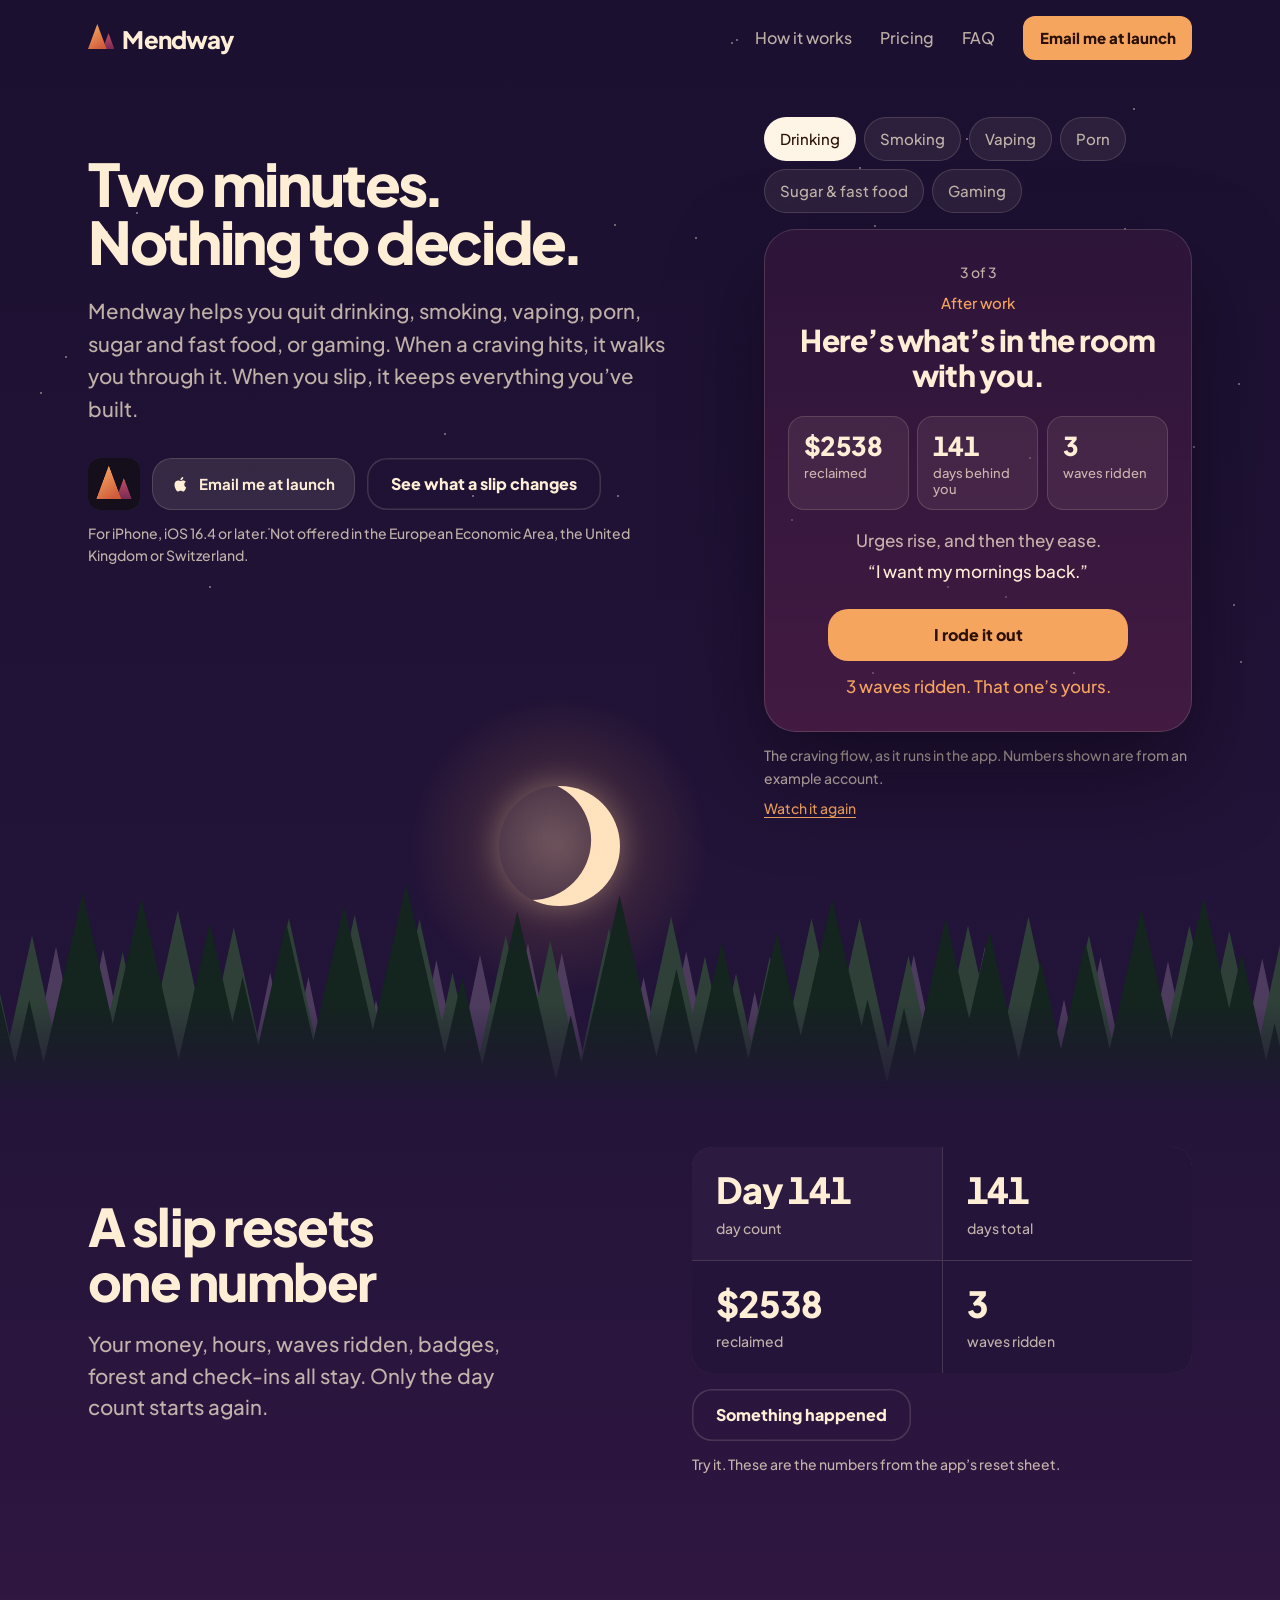
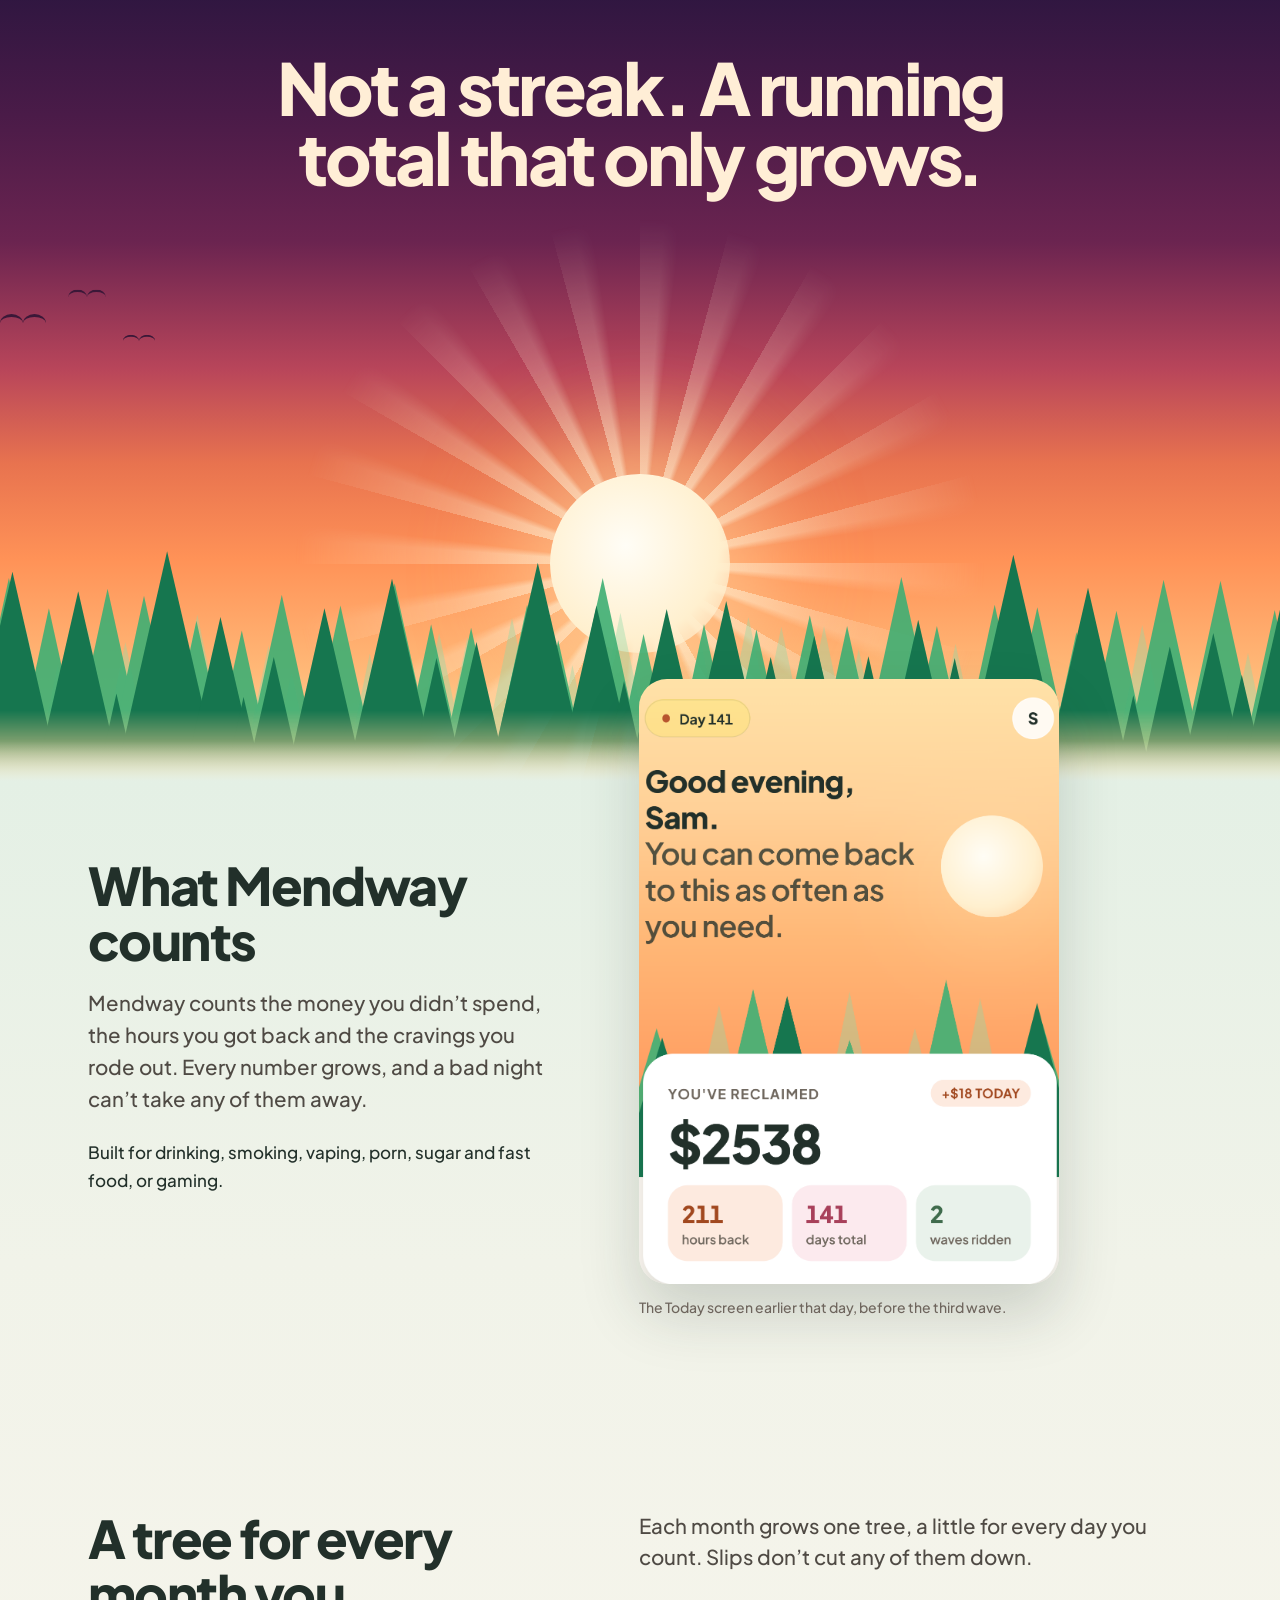
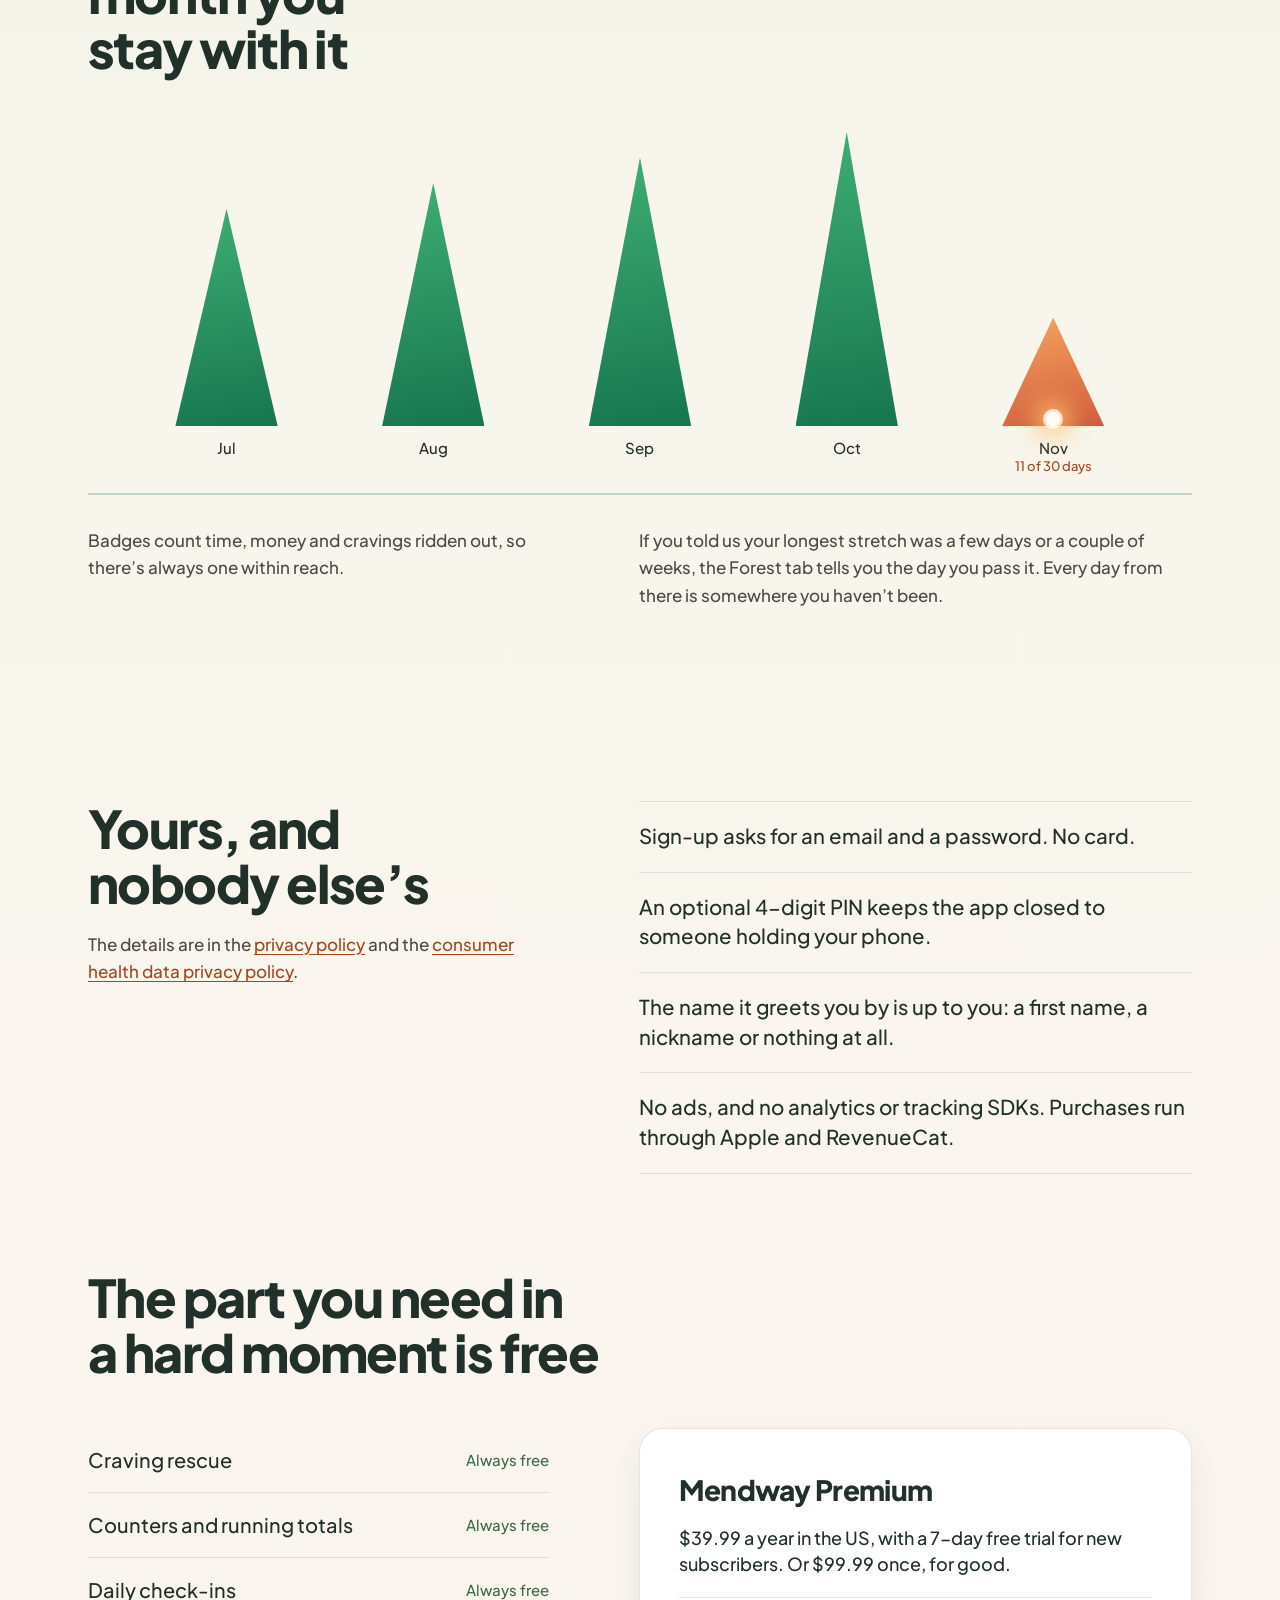
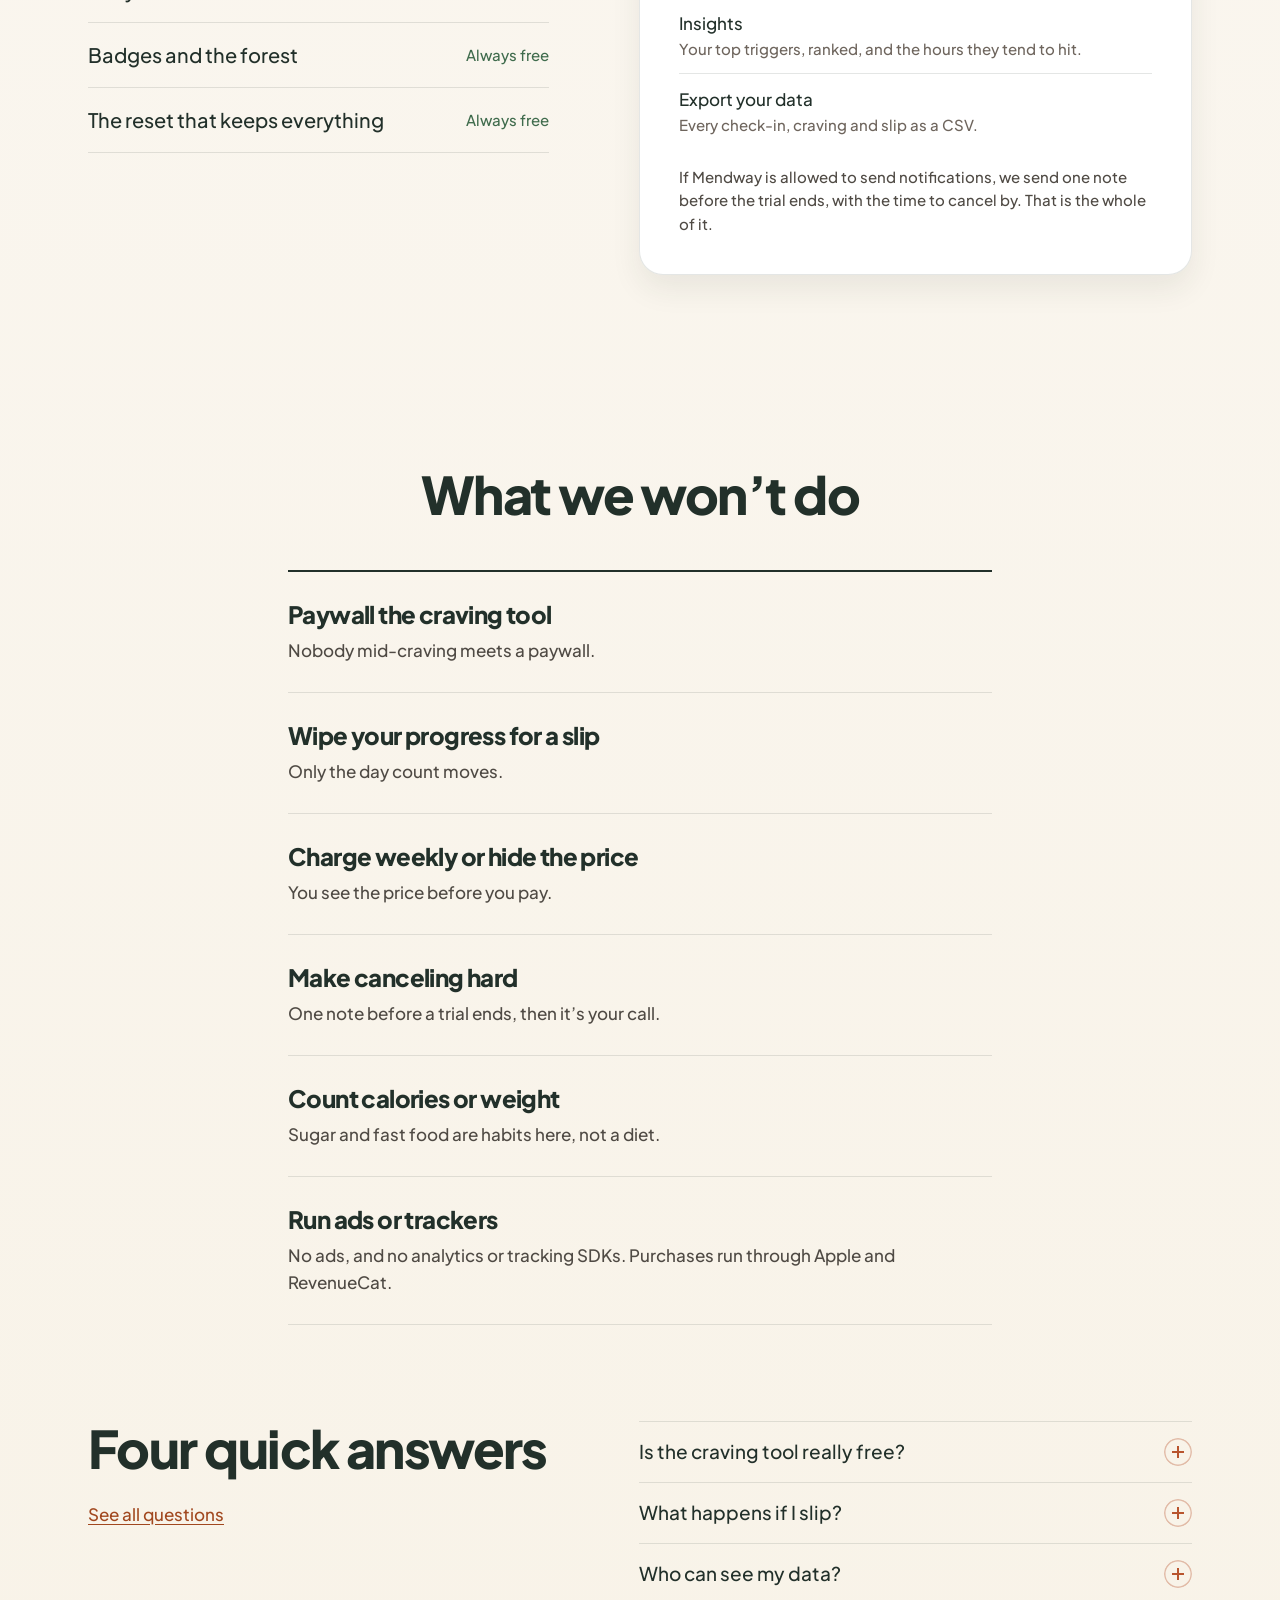
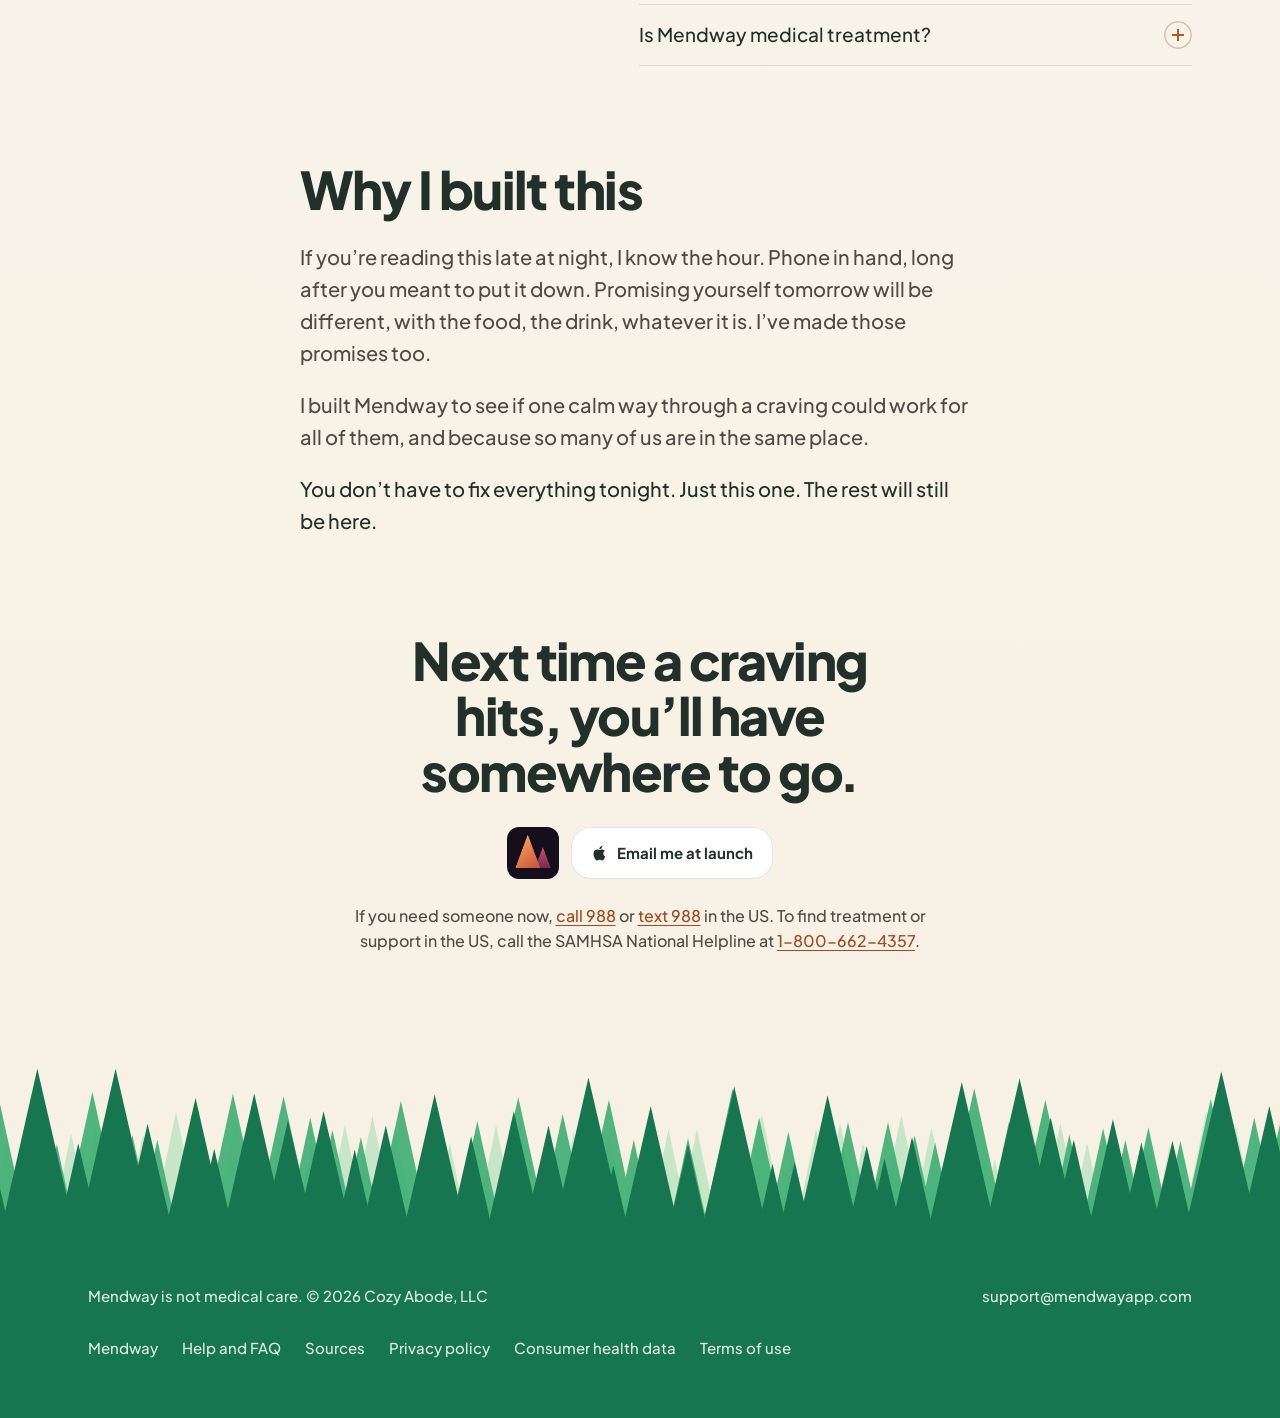
==== commit 000e636f: "Step 8.1 — Publish the site from fa779ef site/ as of: fa779ef Step 8.1 — Drop the nav app icon and t" ====
--- a/index.html
+++ b/index.html
@@ -56,7 +56,7 @@
       <a href="#premium">Pricing</a>
       <a href="/faq/">FAQ</a>
     </nav>
-    <span class="get nav-get-wrap"><img class="app-icon app-icon-s" src="img/app-icon.png" width="96" height="96" alt=""><a class="btn btn-ember nav-get" href="mailto:support@mendwayapp.com?subject=Tell%20me%20when%20Mendway%20launches">Email me at launch</a></span>
+    <span class="get nav-get-wrap"><a class="btn btn-ember nav-get" href="mailto:support@mendwayapp.com?subject=Tell%20me%20when%20Mendway%20launches">Email me at launch</a></span>
   </div>
 </header>
 
@@ -200,7 +200,7 @@
 <section class="forest-sec" aria-labelledby="forest-title">
   <div class="wrap">
     <div class="split">
-      <h2 id="forest-title">A tree for every month you stay with it.</h2>
+      <h2 id="forest-title">A tree for every month you stay with it</h2>
       <p class="lede">Each month grows one tree, a little for every day you count. Slips don’t cut any of them down.</p>
     </div>
     <div class="grove" role="list" aria-label="A forest: full trees for July to October, November still growing">
@@ -234,7 +234,7 @@
 
 <section class="price-sec" id="premium" aria-labelledby="price-title">
   <div class="wrap">
-    <h2 id="price-title">The part you need in a hard moment is free.</h2>
+    <h2 id="price-title">The part you need in a hard moment is free</h2>
     <div class="split">
       <ul class="free-list">
         <li>Craving rescue <span>Always free</span></li>
--- a/home.css
+++ b/home.css
@@ -63,10 +63,6 @@
 .day .soon:hover{box-shadow:inset 0 0 0 1.5px var(--terra)}
 .get{display:inline-flex;align-items:center;gap:12px}
 .app-icon{flex:none;width:52px;height:52px;border-radius:12px;box-shadow:inset 0 0 0 1px var(--glass-line)}
-.app-icon-s{width:36px;height:36px;border-radius:8px}
-.nav-get-wrap{gap:10px}
-/* the narrowest phones: the nav keeps two rows by dropping its icon; the pills keep theirs */
-@media (max-width:420px){.app-icon-s{display:none}}
 
 /* nav */
 .nav{position:absolute;inset:0 0 auto;z-index:5}
